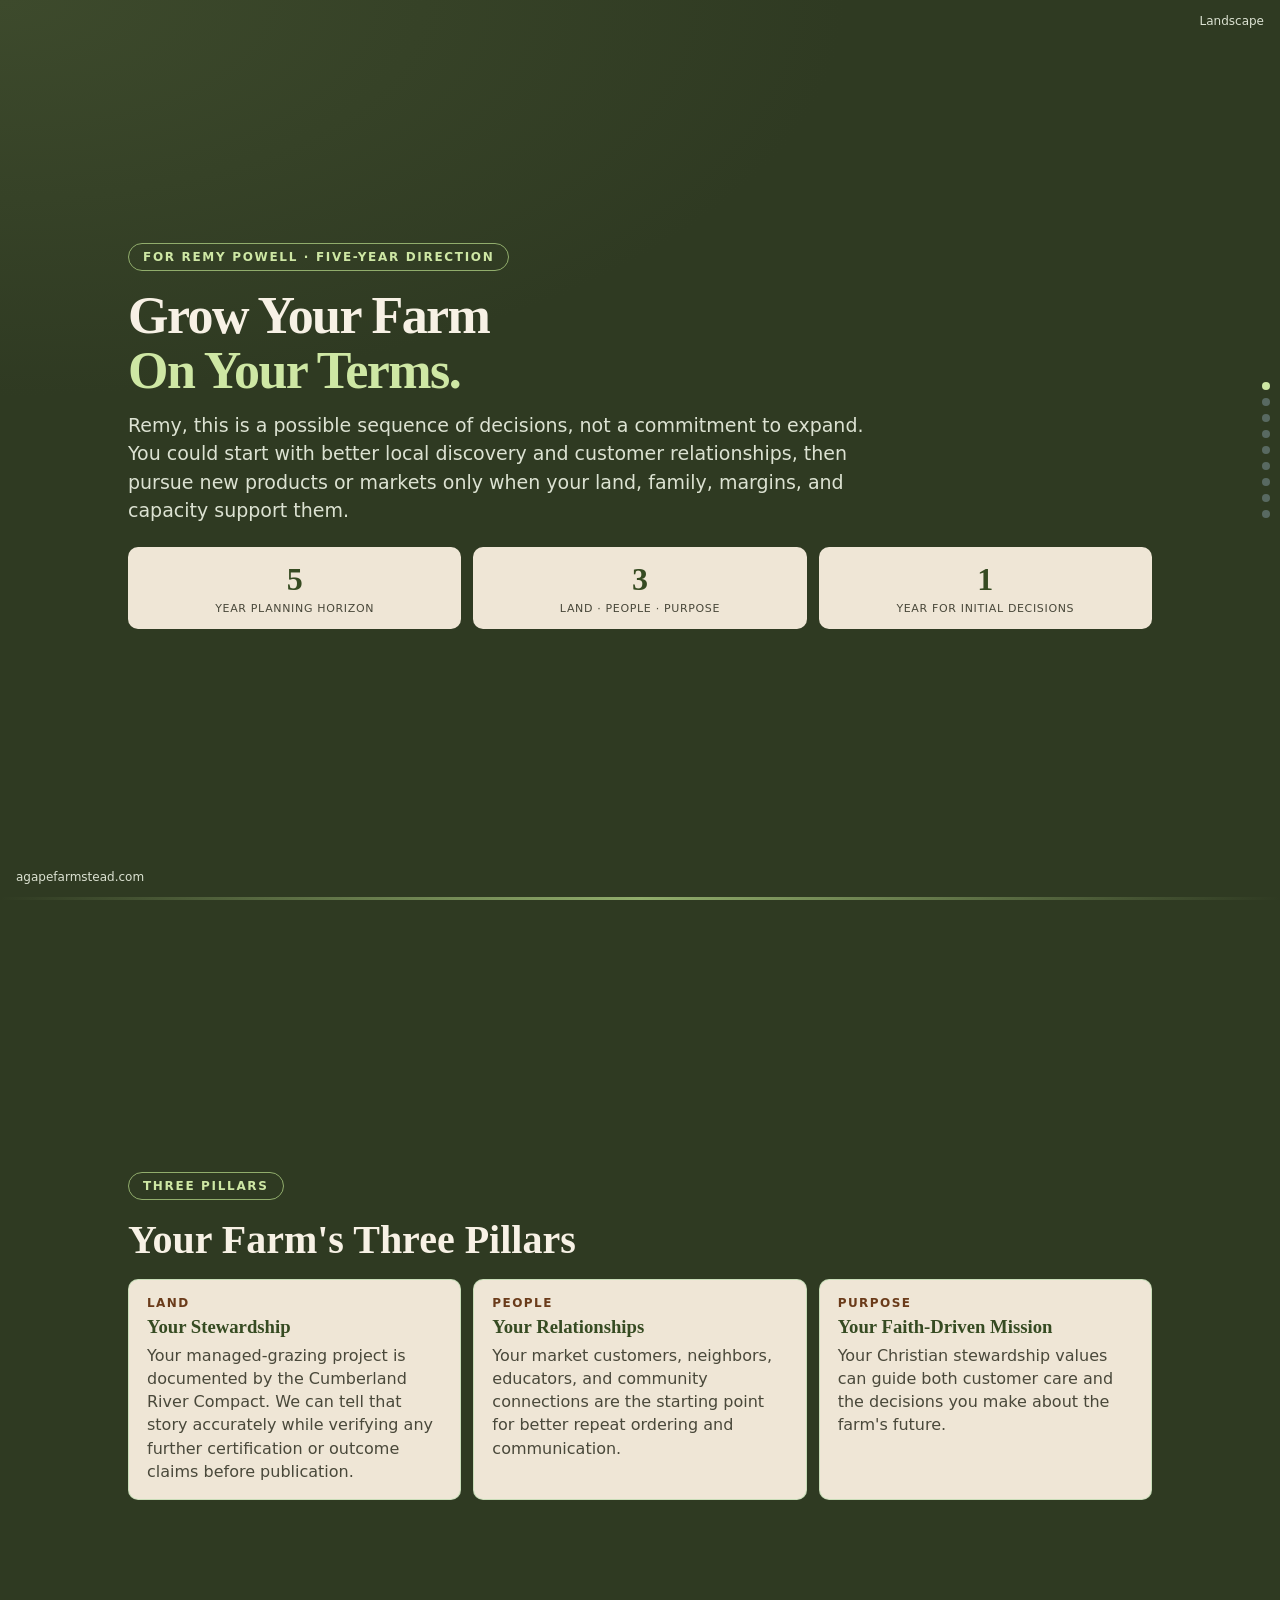
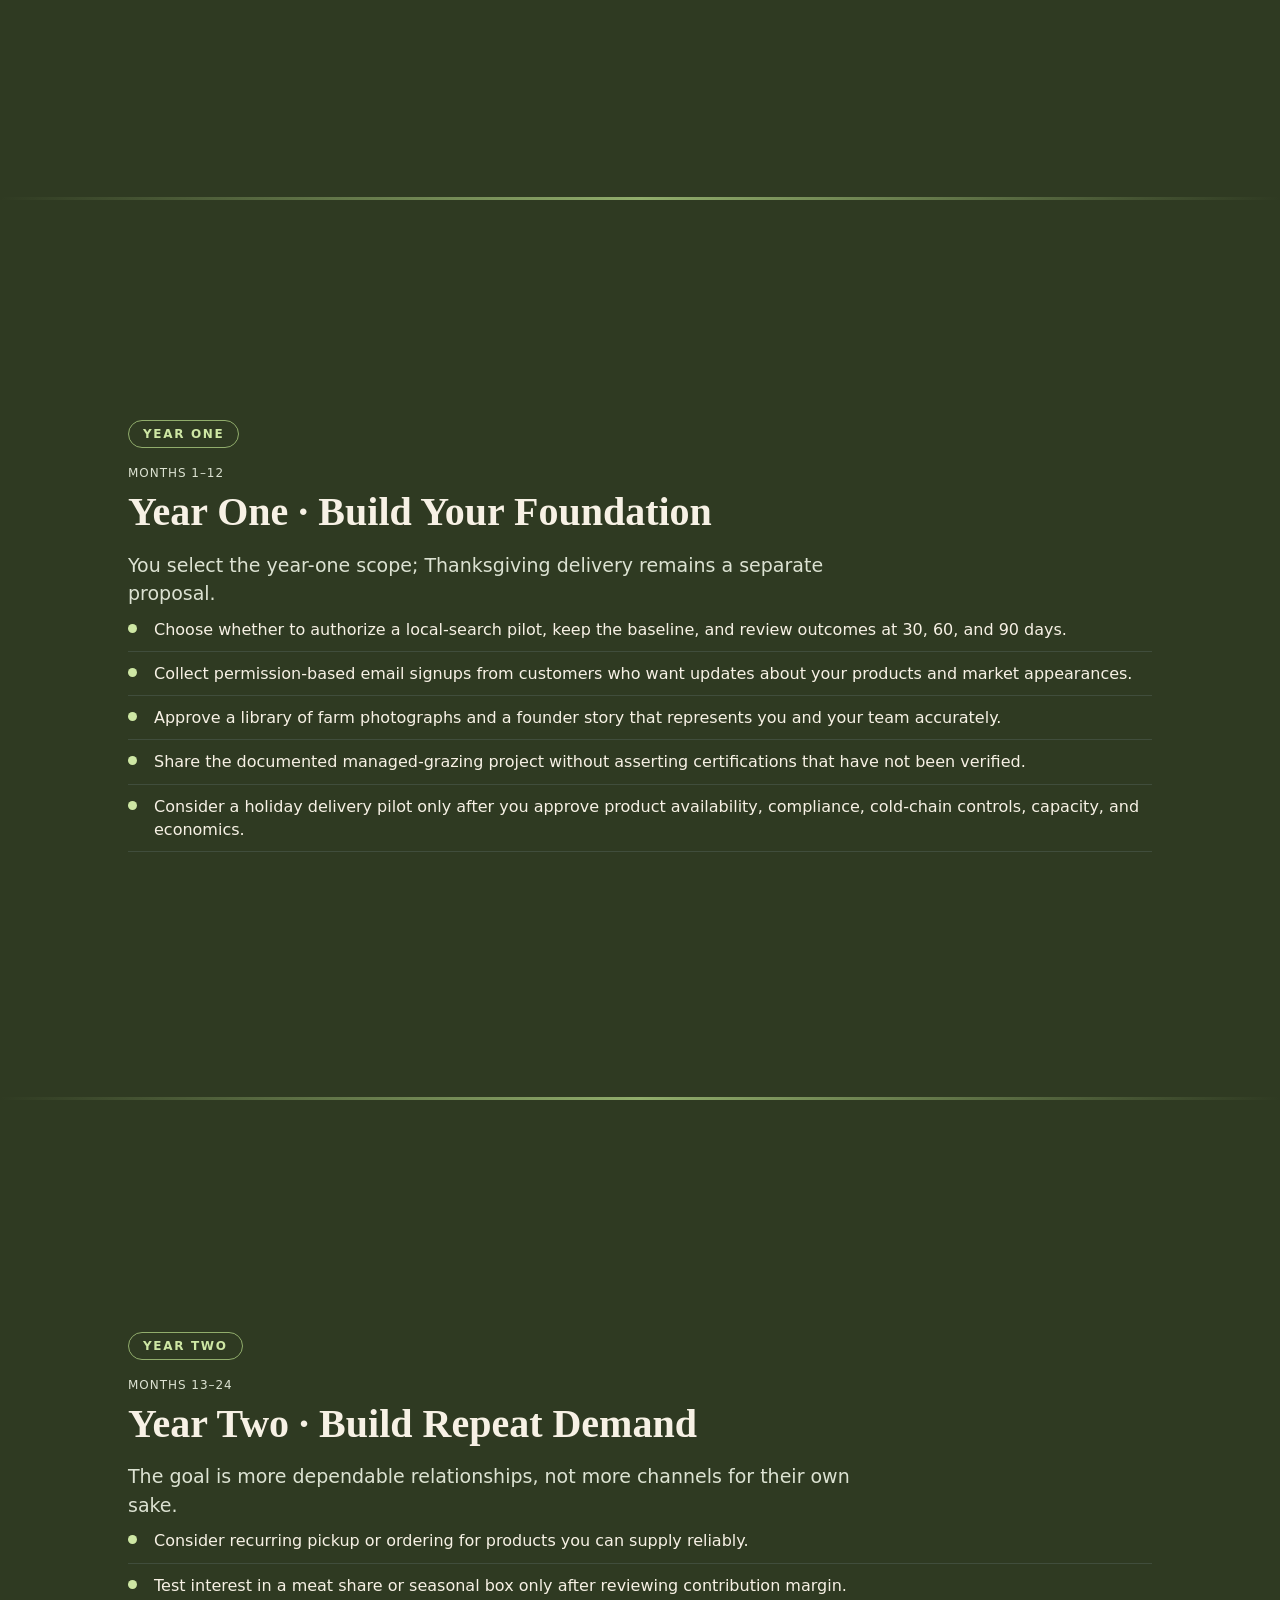
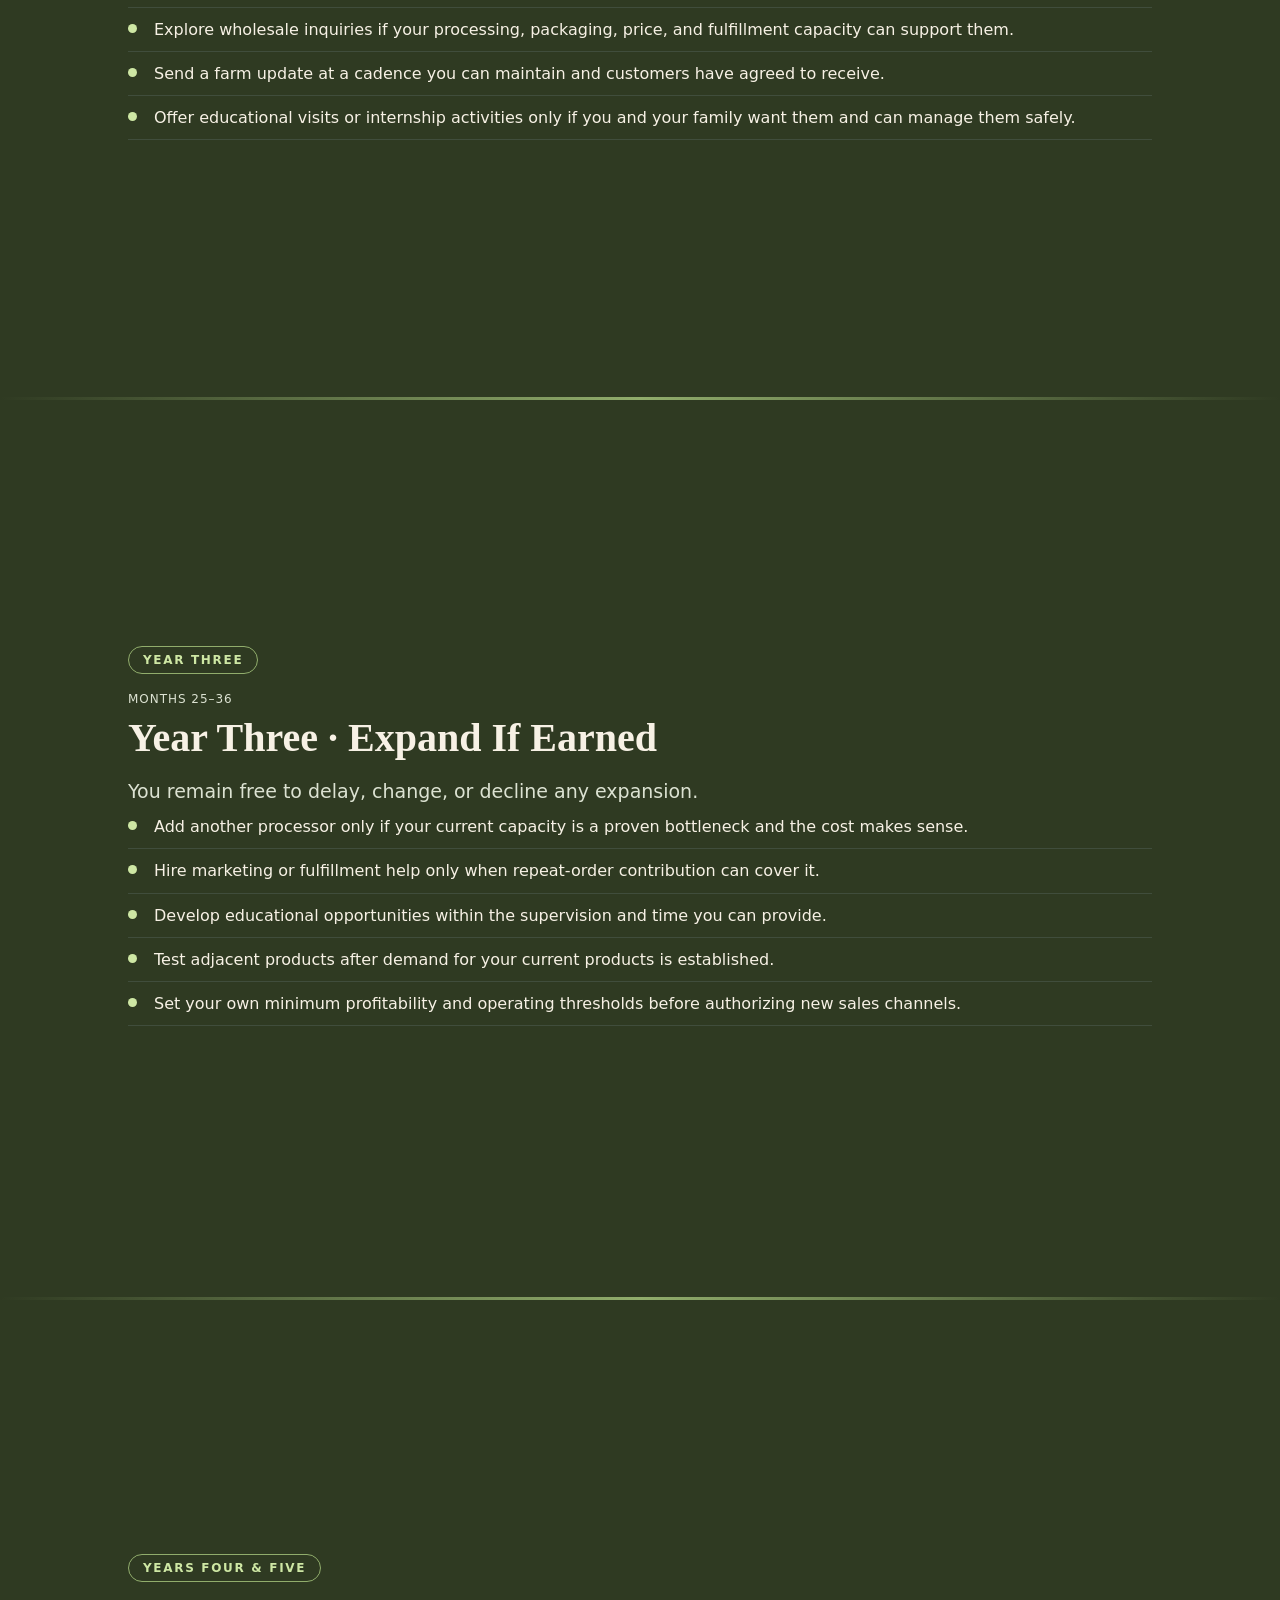
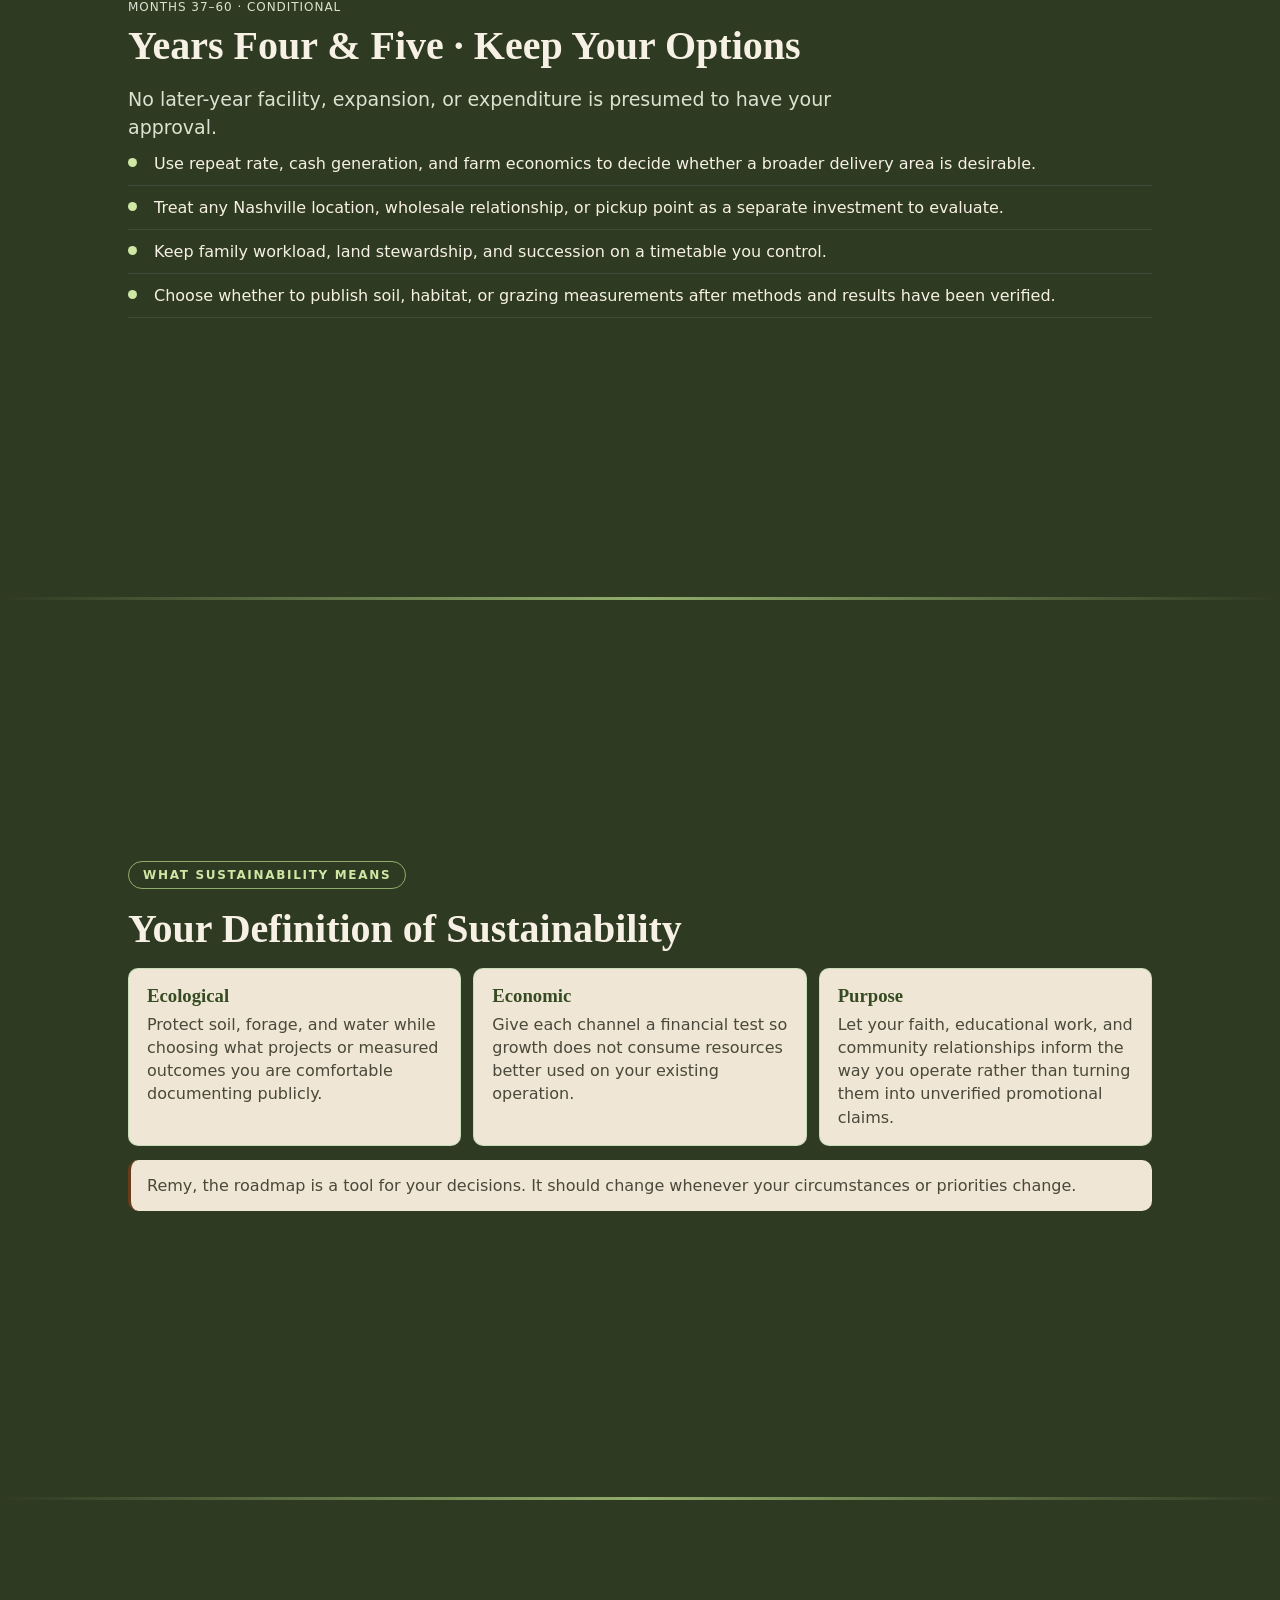
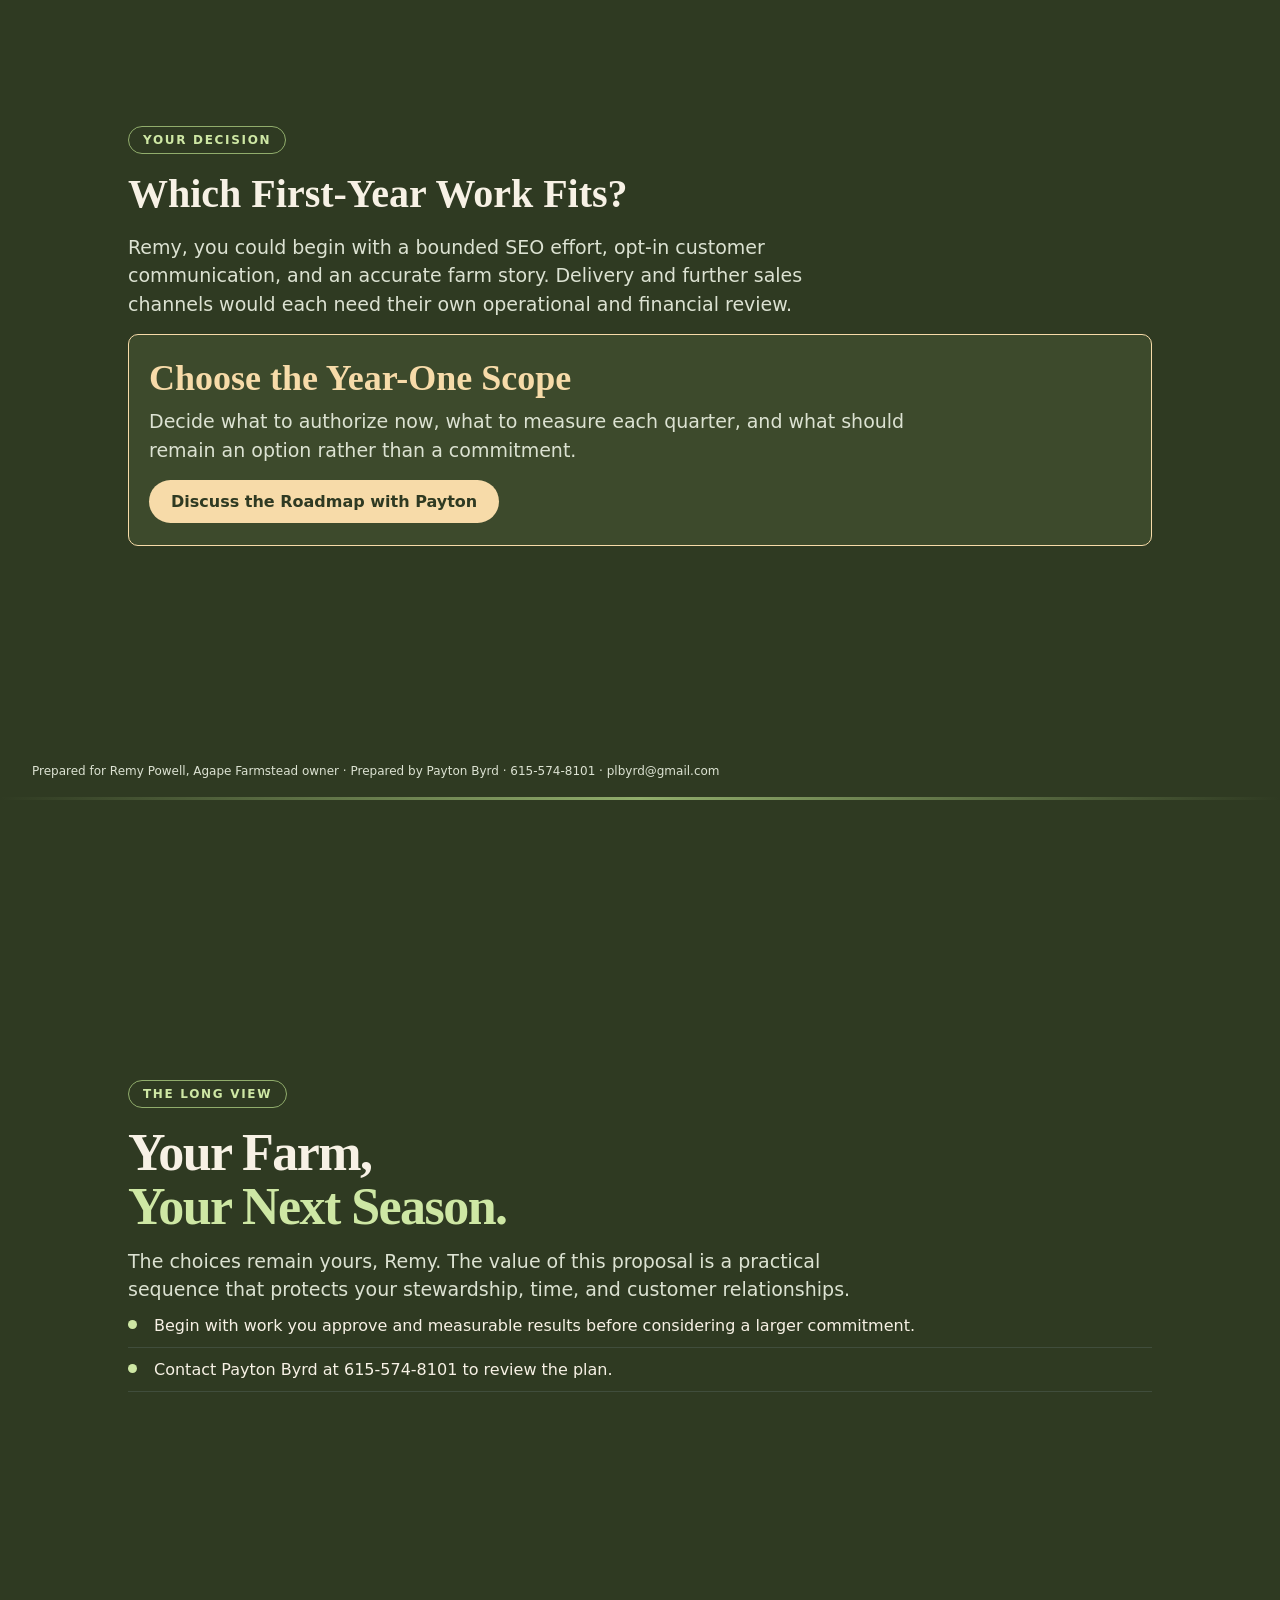
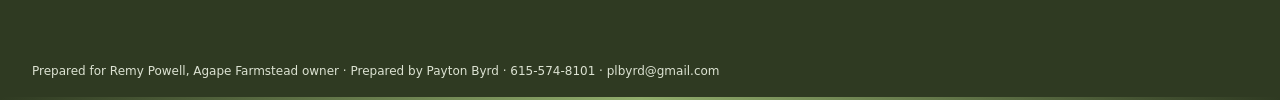
==== docs/brand.html @ 6b23e5c0 "Regenerate the portrait and landscape decks." ====
<!DOCTYPE html>
<html lang="en" class="deck-portrait">
<head>
<meta charset="UTF-8">
<meta name="viewport" content="width=device-width, initial-scale=1.0">
<title>Growth Roadmap Proposal for Remy Powell — Agape Farmstead</title>
<meta name="description" content="Prepared for Remy Powell, Agape Farmstead owner. A milestone-based five-year growth proposal that leaves all strategic decisions with Remy.">
<meta property="og:title" content="Remy Powell — Agape Farmstead Growth Roadmap">
<meta property="og:description" content="A proposal for Remy to strengthen Agape Farmstead's stewardship story, local discovery, repeat relationships, and measured expansion.">
<meta property="og:type" content="website">
<meta name="theme-color" content="#3d4a2c">
<link rel="stylesheet" href="theme.css">
<link rel="stylesheet" href="deck.css">
</head>
<body>
<div class="bar" id="bar"></div>
<a class="flip" href="brand.wide.html">Landscape</a>
<nav class="dots" id="dots"></nav>
<a class="site-link" href="https://www.agapefarmstead.com">agapefarmstead.com</a>
<section class="slide hero" id="s1">
  <div class="inner">
    <span class="tag">For Remy Powell &#183; Five-Year Direction</span>
    <h1>Grow Your Farm<br><span class="accent">On Your Terms.</span></h1>
    <p class="sub">Remy, this is a possible sequence of decisions, not a commitment to expand. You could start with better local discovery and customer relationships, then pursue new products or markets only when your land, family, margins, and capacity support them.</p>
    <div class="stat-row">
      <div class="stat"><div class="n">5</div><div class="l">Year Planning Horizon</div></div>
      <div class="stat"><div class="n">3</div><div class="l">Land &#183; People &#183; Purpose</div></div>
      <div class="stat"><div class="n">1</div><div class="l">Year for Initial Decisions</div></div>
    </div>
  </div>
</section>

<section class="slide cards" id="s2">
  <div class="inner">
    <span class="tag">Three Pillars</span>
    <h2>Your Farm's Three Pillars</h2>
    <div class="two-col">
      <div class="card">
        <div class="pillar">Land</div>
        <h3>Your Stewardship</h3>
        <p>Your managed-grazing project is documented by the Cumberland River Compact. We can tell that story accurately while verifying any further certification or outcome claims before publication.</p>
      </div>
      <div class="card">
        <div class="pillar">People</div>
        <h3>Your Relationships</h3>
        <p>Your market customers, neighbors, educators, and community connections are the starting point for better repeat ordering and communication.</p>
      </div>
      <div class="card">
        <div class="pillar">Purpose</div>
        <h3>Your Faith-Driven Mission</h3>
        <p>Your Christian stewardship values can guide both customer care and the decisions you make about the farm&#39;s future.</p>
      </div>
    </div>
  </div>
</section>

<section class="slide phase" id="s3">
  <div class="inner">
    <span class="tag">Year One</span>
    <div class="timeline">Months 1–12</div>
    <h2>Year One · Build Your Foundation</h2>
    <p class="sub">You select the year-one scope; Thanksgiving delivery remains a separate proposal.</p>
    <ul>
      <li>Choose whether to authorize a local-search pilot, keep the baseline, and review outcomes at 30, 60, and 90 days.</li>
      <li>Collect permission-based email signups from customers who want updates about your products and market appearances.</li>
      <li>Approve a library of farm photographs and a founder story that represents you and your team accurately.</li>
      <li>Share the documented managed-grazing project without asserting certifications that have not been verified.</li>
      <li>Consider a holiday delivery pilot only after you approve product availability, compliance, cold-chain controls, capacity, and economics.</li>
    </ul>
  </div>
</section>

<section class="slide phase" id="s4">
  <div class="inner">
    <span class="tag">Year Two</span>
    <div class="timeline">Months 13–24</div>
    <h2>Year Two · Build Repeat Demand</h2>
    <p class="sub">The goal is more dependable relationships, not more channels for their own sake.</p>
    <ul>
      <li>Consider recurring pickup or ordering for products you can supply reliably.</li>
      <li>Test interest in a meat share or seasonal box only after reviewing contribution margin.</li>
      <li>Explore wholesale inquiries if your processing, packaging, price, and fulfillment capacity can support them.</li>
      <li>Send a farm update at a cadence you can maintain and customers have agreed to receive.</li>
      <li>Offer educational visits or internship activities only if you and your family want them and can manage them safely.</li>
    </ul>
  </div>
</section>

<section class="slide phase" id="s5">
  <div class="inner">
    <span class="tag">Year Three</span>
    <div class="timeline">Months 25–36</div>
    <h2>Year Three · Expand If Earned</h2>
    <p class="sub">You remain free to delay, change, or decline any expansion.</p>
    <ul>
      <li>Add another processor only if your current capacity is a proven bottleneck and the cost makes sense.</li>
      <li>Hire marketing or fulfillment help only when repeat-order contribution can cover it.</li>
      <li>Develop educational opportunities within the supervision and time you can provide.</li>
      <li>Test adjacent products after demand for your current products is established.</li>
      <li>Set your own minimum profitability and operating thresholds before authorizing new sales channels.</li>
    </ul>
  </div>
</section>

<section class="slide phase" id="s6">
  <div class="inner">
    <span class="tag">Years Four &amp; Five</span>
    <div class="timeline">Months 37–60 &#183; Conditional</div>
    <h2>Years Four & Five · Keep Your Options</h2>
    <p class="sub">No later-year facility, expansion, or expenditure is presumed to have your approval.</p>
    <ul>
      <li>Use repeat rate, cash generation, and farm economics to decide whether a broader delivery area is desirable.</li>
      <li>Treat any Nashville location, wholesale relationship, or pickup point as a separate investment to evaluate.</li>
      <li>Keep family workload, land stewardship, and succession on a timetable you control.</li>
      <li>Choose whether to publish soil, habitat, or grazing measurements after methods and results have been verified.</li>
    </ul>
  </div>
</section>

<section class="slide cards" id="s7">
  <div class="inner">
    <span class="tag">What Sustainability Means</span>
    <h2>Your Definition of Sustainability</h2>
    <div class="two-col">
      <div class="card">
        <h3>Ecological</h3>
        <p>Protect soil, forage, and water while choosing what projects or measured outcomes you are comfortable documenting publicly.</p>
      </div>
      <div class="card">
        <h3>Economic</h3>
        <p>Give each channel a financial test so growth does not consume resources better used on your existing operation.</p>
      </div>
      <div class="card">
        <h3>Purpose</h3>
        <p>Let your faith, educational work, and community relationships inform the way you operate rather than turning them into unverified promotional claims.</p>
      </div>
    </div>
    <div class="note-box">Remy, the roadmap is a tool for your decisions. It should change whenever your circumstances or priorities change.</div>
  </div>
</section>

<section class="slide ask" id="s8">
  <div class="inner">
    <span class="tag">Your Decision</span>
    <h2>Which First-Year Work Fits?</h2>
    <p class="sub">Remy, you could begin with a bounded SEO effort, opt-in customer communication, and an accurate farm story. Delivery and further sales channels would each need their own operational and financial review.</p>
    <div class="ask-box">
      <div class="price">Choose the Year-One Scope</div>
      <p class="sub" style="margin-top:8px">Decide what to authorize now, what to measure each quarter, and what should remain an option rather than a commitment.</p>
      <a class="btn" href="mailto:plbyrd@gmail.com?subject=Remy%20Powell%20%E2%80%94%20Agape%20growth%20proposal">Discuss the Roadmap with Payton</a>
    </div>
    <p class="footer-note">Prepared for Remy Powell, Agape Farmstead owner &#183; Prepared by Payton Byrd &#183; 615-574-8101 &#183; plbyrd@gmail.com</p>
  </div>
</section>

<section class="slide close" id="s9">
  <div class="inner">
    <span class="tag">The Long View</span>
    <h1>Your Farm,<br><span class="accent">Your Next Season.</span></h1>
    <p class="sub">The choices remain yours, Remy. The value of this proposal is a practical sequence that protects your stewardship, time, and customer relationships.</p>
    <ul>
      <li>Begin with work you approve and measurable results before considering a larger commitment.</li>
      <li>Contact Payton Byrd at 615-574-8101 to review the plan.</li>
    </ul>
    <p class="footer-note">Prepared for Remy Powell, Agape Farmstead owner &#183; Prepared by Payton Byrd &#183; 615-574-8101 &#183; plbyrd@gmail.com</p>
  </div>
</section>
<script>
  const slides = document.querySelectorAll(".slide");
  const dots = document.getElementById("dots");
  const bar = document.getElementById("bar");
  slides.forEach((s, i) => { const a = document.createElement("a"); a.href = "#s" + (i + 1); dots.appendChild(a); });
  const dotLinks = dots.querySelectorAll("a");
  function update() {
    const y = window.scrollY;
    const h = document.documentElement.scrollHeight - window.innerHeight;
    bar.style.width = (h > 0 ? (y / h) * 100 : 0) + "%";
    let active = 0;
    slides.forEach((s, i) => { if (s.offsetTop - window.innerHeight / 2 <= y) active = i; });
    dotLinks.forEach((d, i) => d.classList.toggle("active", i === active));
  }
  window.addEventListener("scroll", update, { passive: true });
  update();
</script>
</body>
</html>
---- docs/theme.css ----
:root {
  --forest: #2f3a22;
  --forest-mid: #3d4a2c;
  /* Text colors on dark forest slides (WCAG AAA against forest-mid). */
  --green: #cee7a4;
  --green-dim: #91ad6c;
  --cream: #f7f1e5;
  --muted: #dce2d2;
  --card: #efe6d6;
  --accent2: #f7dba9;
  --heading-font: Georgia, Georgia, serif;
  --body-font: system-ui, system-ui, sans-serif;
  --radius: 10px;
  --slide-pad-x: 32px;
  --slide-pad-y: 48px;
}

/* Light panels need dark ink: the slide colors are not legible on cream. */
.card,
.stat,
.note-box,
.figure {
  --green: #364b22;
  --muted: #49483a;
  --accent2: #6a3b1a;
}

/* Override the generated deck's low-opacity phase numbering. */
.slide .phase-num { opacity: 0.75; }
---- docs/deck.css ----
* { margin: 0; padding: 0; box-sizing: border-box; }
html, body { background: var(--forest); color: var(--cream); font-family: var(--body-font); }
h1, h2, h3 { font-family: var(--heading-font); }
a { color: var(--green); }
.accent { color: var(--green); }
.accent2 { color: var(--accent2); }
.tag {
  display: inline-block; font-size: 12px; font-weight: 600; letter-spacing: 0.14em;
  text-transform: uppercase; color: var(--green); border: 1px solid var(--green-dim);
  border-radius: 999px; padding: 6px 14px; margin-bottom: 18px;
}
.sub { color: var(--muted); line-height: 1.5; max-width: 40em; }
ul { list-style: none; }
li { position: relative; line-height: 1.45; padding: 10px 0 10px 26px; border-bottom: 1px solid rgba(139,163,176,0.18); }
li::before {
  content: ""; position: absolute; left: 0; top: 16px; width: 9px; height: 9px;
  border-radius: 50%; background: var(--green);
}
.card {
  background: var(--card); color: var(--forest); border-radius: var(--radius);
  padding: 16px 18px; border: 1px solid rgba(63,185,80,0.22);
}
.card h3 { color: var(--green); margin-bottom: 6px; }
.card p { color: var(--muted); line-height: 1.45; }
.pillar { font-size: 12px; font-weight: 700; letter-spacing: 0.12em; text-transform: uppercase; margin-bottom: 6px; color: var(--accent2); }
.stat-row { display: flex; gap: 12px; }
.stat { flex: 1; background: var(--card); color: var(--forest); border-radius: var(--radius); padding: 14px 10px; text-align: center; }
.stat .n { font-family: var(--heading-font); font-weight: 800; color: var(--green); }
.stat .l { font-size: 11px; letter-spacing: 0.06em; text-transform: uppercase; color: var(--muted); margin-top: 4px; }
.phase-num { font-weight: 800; color: var(--green); opacity: 0.28; line-height: 0.9; }
.timeline { font-size: 12px; letter-spacing: 0.08em; text-transform: uppercase; color: var(--muted); margin-bottom: 10px; }
.note-box { margin-top: 14px; padding: 14px 16px; background: var(--card); color: var(--muted); border-radius: var(--radius); border-left: 3px solid var(--accent2); line-height: 1.45; }
.ask-box { margin-top: 16px; padding: 22px 20px; border-radius: var(--radius); border: 1px solid var(--accent2); background: var(--forest-mid); }
.ask-box .price { font-family: var(--heading-font); font-weight: 800; color: var(--accent2); }
.btn {
  display: inline-block; margin-top: 16px; background: var(--accent2); color: var(--forest);
  font-weight: 700; text-decoration: none; border-radius: 999px; padding: 12px 22px;
}
.figure { margin-top: 8px; background: var(--cream); color: var(--forest); border-radius: var(--radius); padding: 8px 8px 12px; }
.figure svg { width: 100%; height: auto; display: block; }
.figure figcaption { text-align: center; color: var(--muted); font-size: 12px; line-height: 1.4; margin-top: 4px; }
.footer-note { font-size: 12px; color: var(--muted); }
.flip, .site-link { font-size: 12px; color: var(--muted); text-decoration: none; }
.flip { position: fixed; z-index: 20; }
.deck-links { display: flex; flex-direction: column; gap: 12px; }
a.deck-link { display: block; text-decoration: none; }
a.deck-link h3 { font-size: 1.35rem; }
.bar { position: fixed; z-index: 20; background: var(--green); }
.dots { position: fixed; z-index: 20; display: flex; gap: 8px; }
.dots a { width: 8px; height: 8px; border-radius: 50%; background: rgba(139,163,176,0.45); text-decoration: none; }
.dots a.active { background: var(--green); }

.deck-portrait { scroll-snap-type: y mandatory; }
.deck-portrait body { overflow-x: hidden; }
.deck-portrait .slide {
  min-height: 100vh; min-height: 100dvh; scroll-snap-align: start;
  display: flex; flex-direction: column; justify-content: center;
  padding: var(--slide-pad-y) var(--slide-pad-x) 76px; position: relative;
}
.deck-portrait .slide::after {
  content: ""; position: absolute; left: 0; right: 0; bottom: 0; height: 3px;
  background: linear-gradient(90deg, transparent, var(--green-dim), transparent);
}
.deck-portrait h1 { font-size: clamp(32px, 8vw, 52px); line-height: 1.05; letter-spacing: -0.03em; }
.deck-portrait h2 { font-size: clamp(26px, 6vw, 40px); line-height: 1.12; margin-bottom: 16px; }
.deck-portrait .sub { font-size: clamp(16px, 3.8vw, 19px); margin-top: 12px; }
.deck-portrait .stat .n { font-size: clamp(22px, 6vw, 32px); }
.deck-portrait .stat-row { margin-top: 22px; }
.deck-portrait .two-col { display: flex; flex-direction: column; gap: 12px; margin-top: 8px; }
.deck-portrait .phase-num { font-size: clamp(48px, 14vw, 84px); }
.deck-portrait .footer-note { position: absolute; left: var(--slide-pad-x); right: 64px; bottom: 22px; }
.deck-portrait .flip { top: 14px; right: 16px; }
.deck-portrait .site-link { position: fixed; left: 16px; bottom: 16px; z-index: 20; }
.deck-portrait .bar { top: 0; left: 0; height: 3px; width: 0; }
.deck-portrait .dots { right: 10px; top: 50%; transform: translateY(-50%); flex-direction: column; }
.deck-portrait .slide.hero { background: radial-gradient(120% 80% at 0% 0%, var(--forest-mid), var(--forest) 55%); }
.deck-portrait .slide.close { text-align: left; }
.deck-portrait .slide.map { justify-content: flex-start; padding-top: 28px; }
.deck-portrait .slide.ask .ask-box .price { font-size: clamp(26px, 7vw, 36px); }
@media (min-width: 800px) {
  .deck-portrait .slide { padding-left: 10vw; padding-right: 10vw; }
  .deck-portrait .two-col { flex-direction: row; align-items: stretch; }
  .deck-portrait .two-col .card { flex: 1; }
}

.deck-landscape, .deck-landscape body { height: 100%; overflow: hidden; overscroll-behavior: none; }
.deck-landscape .stage {
  display: flex; width: 100%; height: 100vh; height: 100dvh; overflow-x: auto; overflow-y: hidden;
  scroll-snap-type: x mandatory; scroll-behavior: smooth; touch-action: none;
  overscroll-behavior-x: contain; -webkit-overflow-scrolling: touch;
}
.deck-landscape .slide {
  flex: 0 0 100%; width: 100%; min-width: 100%; height: 100%; scroll-snap-align: start;
  touch-action: none;
  display: flex; flex-direction: column; justify-content: center;
  padding: 48px 8vw 64px; position: relative;
}
.deck-landscape h1 { font-size: clamp(40px, 4.6vw, 68px); line-height: 1.02; letter-spacing: -0.03em; max-width: 16ch; }
.deck-landscape h2 { font-size: clamp(32px, 3.4vw, 52px); line-height: 1.08; margin-bottom: 14px; max-width: 18ch; }
.deck-landscape .sub { font-size: clamp(16px, 1.5vw, 20px); margin-top: 12px; }
.deck-landscape .inner { max-width: 1100px; width: 100%; }
.deck-landscape .stat-row { margin-top: 28px; max-width: 640px; }
.deck-landscape .stat .n { font-size: 32px; }
.deck-landscape .two-col { display: flex; flex-direction: row; gap: 14px; margin-top: 8px; }
.deck-landscape .two-col .card { flex: 1; }
.deck-landscape .phase-num { font-size: 92px; position: absolute; right: 7vw; top: 36px; }
.deck-landscape .slide.list li, .deck-landscape .slide.phase li { max-width: 70ch; }
.deck-landscape .slide.hero { background: radial-gradient(80% 120% at 0% 100%, var(--forest-mid), var(--forest) 50%); }
.deck-landscape .slide.close { align-items: center; text-align: center; }
.deck-landscape .slide.close .sub, .deck-landscape .slide.close h1, .deck-landscape .slide.close h2 { margin-left: auto; margin-right: auto; }
.deck-landscape .slide.map .inner { max-width: 860px; }
.deck-landscape .footer-note { position: absolute; left: 8vw; bottom: 22px; }
.deck-landscape .slide.close .footer-note { left: 0; right: 0; text-align: center; }
.deck-landscape .flip { top: 16px; right: 20px; }
.deck-landscape .site-link { position: fixed; left: 20px; bottom: 16px; z-index: 20; }
.deck-landscape .bar { bottom: 0; left: 0; height: 3px; width: 0; }
.deck-landscape .dots { bottom: 16px; left: 50%; transform: translateX(-50%); flex-direction: row; }
.deck-landscape .ask-box { max-width: 640px; }
.deck-landscape .ask-box .price { font-size: 36px; }
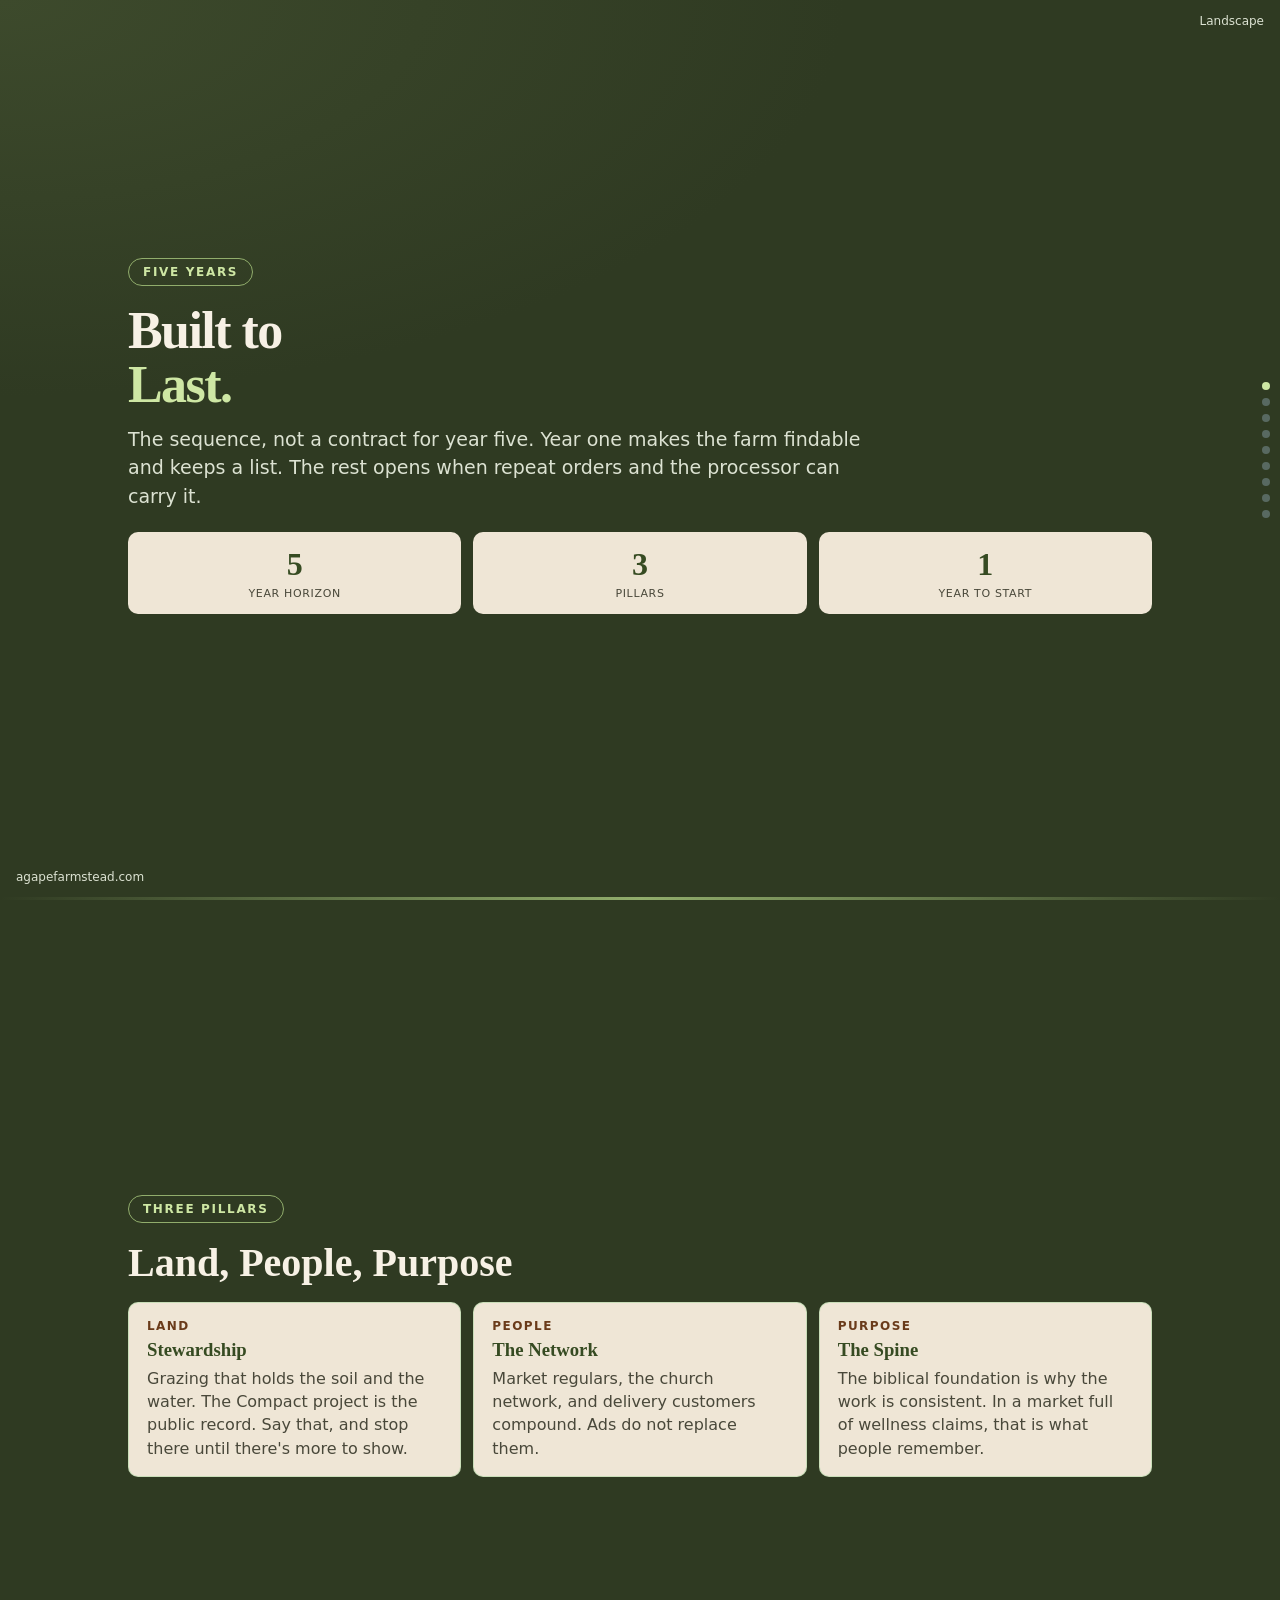
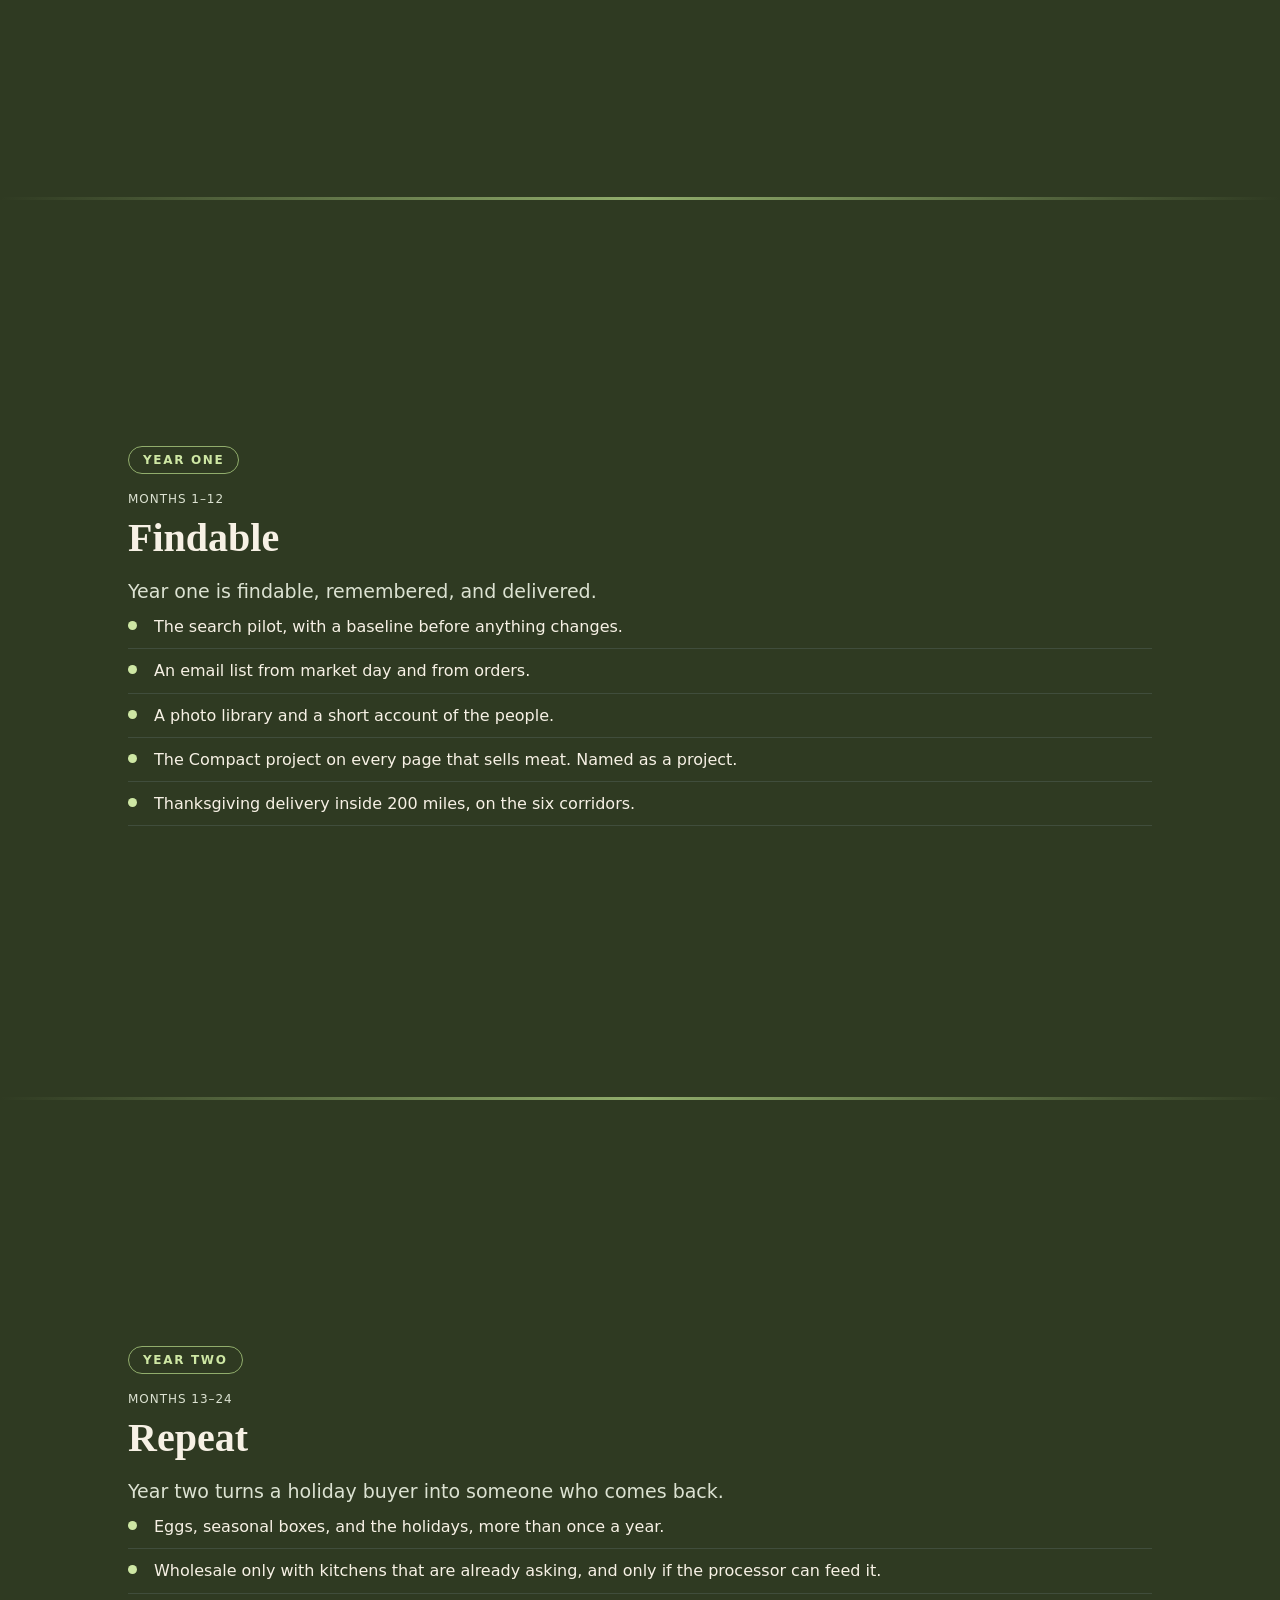
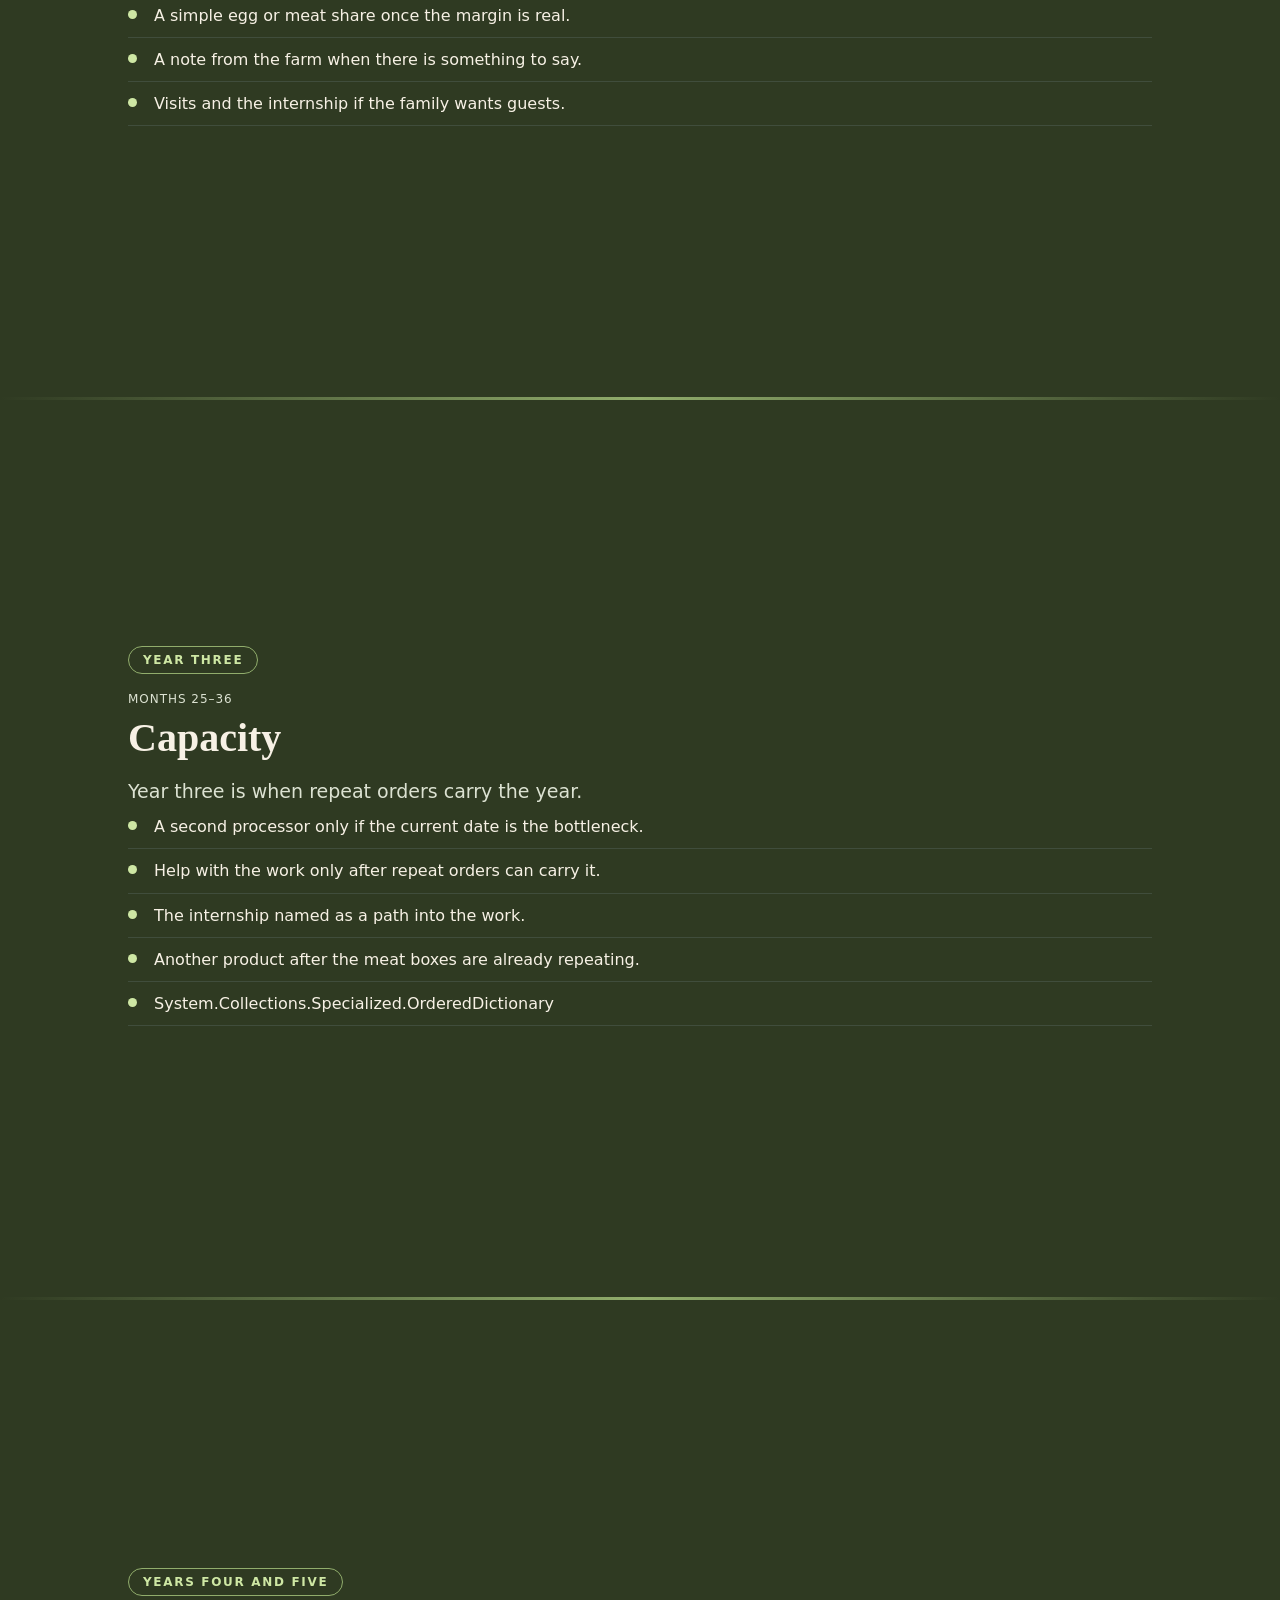
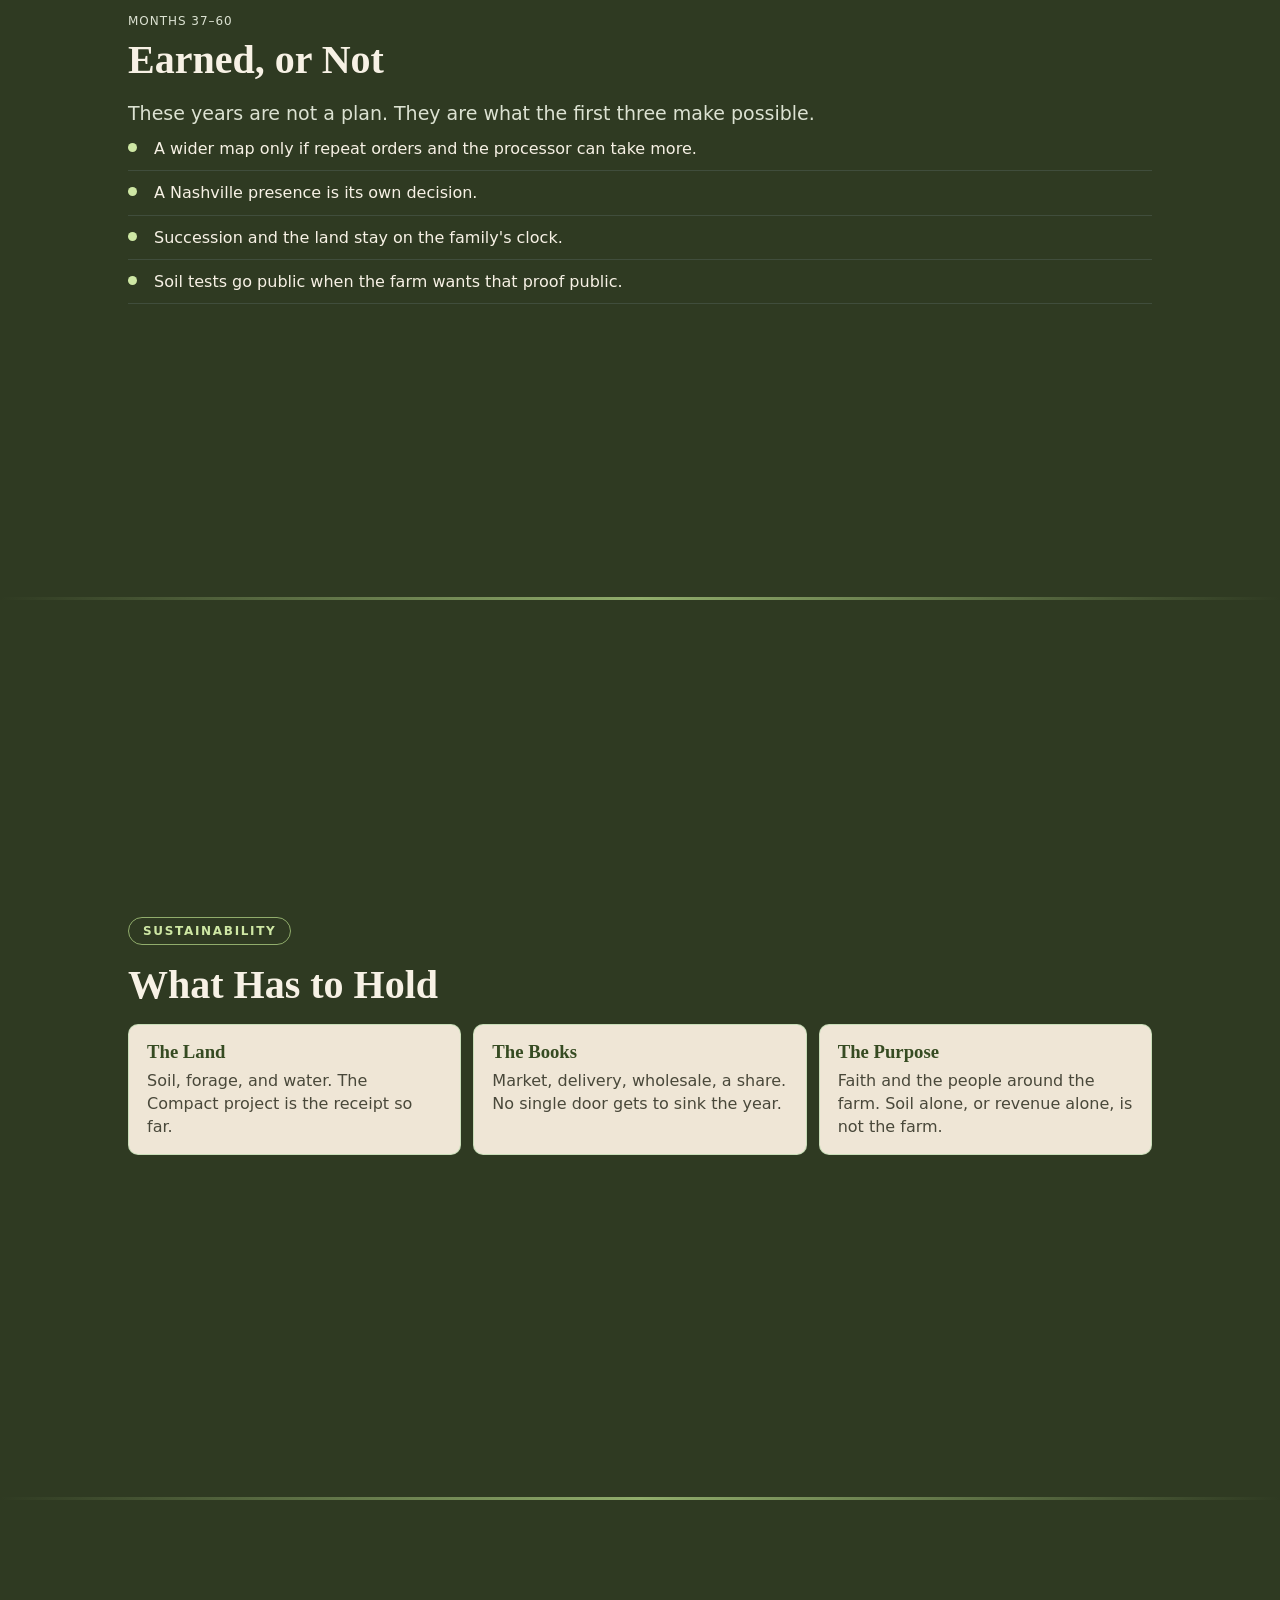
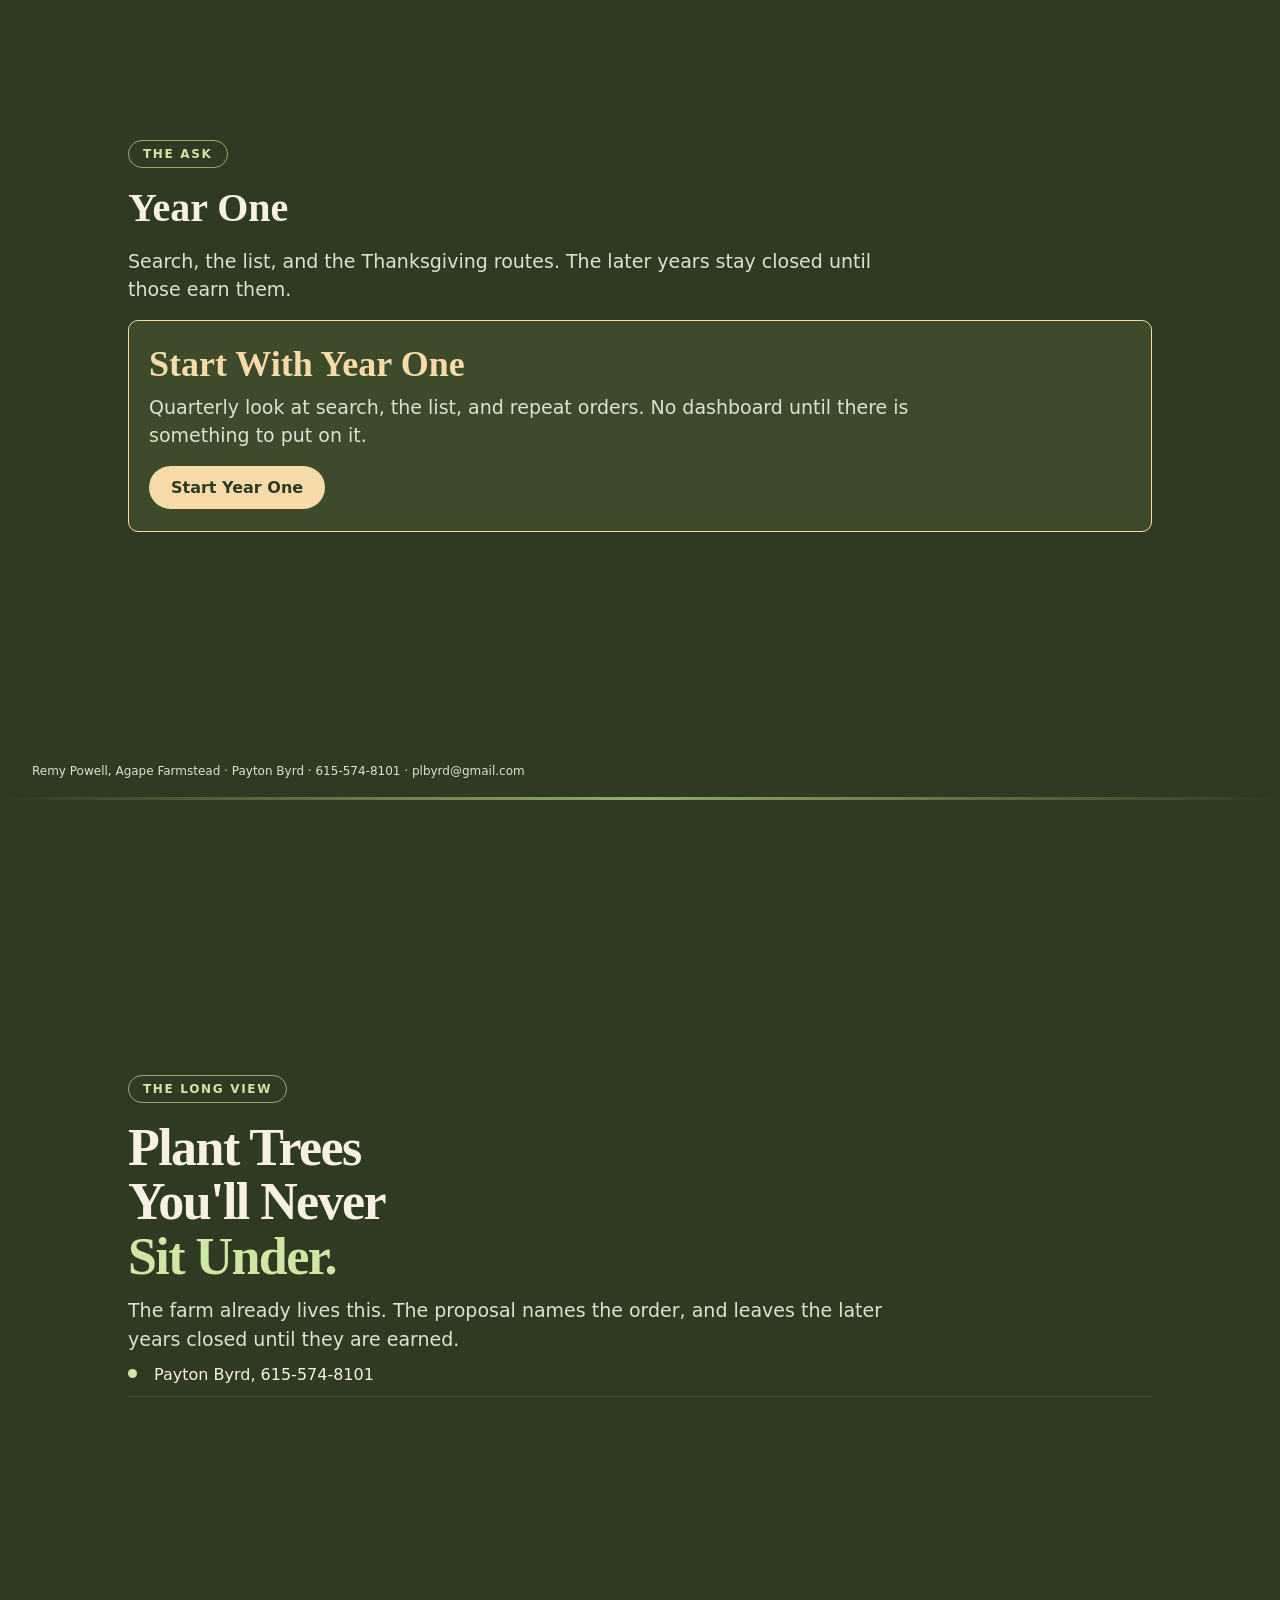
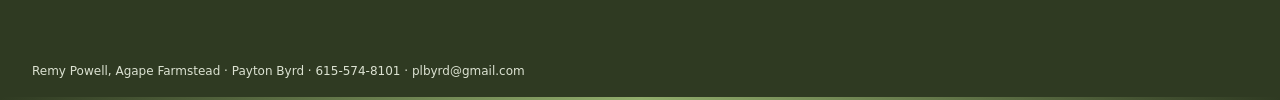
==== commit cf19acd7: "Rewrite the proposals for an owner who knows the farm." ====
--- a/docs/brand.html
+++ b/docs/brand.html
@@ -3,10 +3,10 @@
 <head>
 <meta charset="UTF-8">
 <meta name="viewport" content="width=device-width, initial-scale=1.0">
-<title>Growth Roadmap Proposal for Remy Powell — Agape Farmstead</title>
-<meta name="description" content="Prepared for Remy Powell, Agape Farmstead owner. A milestone-based five-year growth proposal that leaves all strategic decisions with Remy.">
-<meta property="og:title" content="Remy Powell — Agape Farmstead Growth Roadmap">
-<meta property="og:description" content="A proposal for Remy to strengthen Agape Farmstead's stewardship story, local discovery, repeat relationships, and measured expansion.">
+<title>Five Years — Agape Farmstead</title>
+<meta name="description" content="Year one is search, a list, and a record of the farm. Later years open when repeat orders and the processor can carry them.">
+<meta property="og:title" content="Five Years">
+<meta property="og:description" content="Findable this year. Repeat orders next year. Nothing after that the farm has not earned.">
 <meta property="og:type" content="website">
 <meta name="theme-color" content="#3d4a2c">
 <link rel="stylesheet" href="theme.css">
@@ -19,13 +19,13 @@
 <a class="site-link" href="https://www.agapefarmstead.com">agapefarmstead.com</a>
 <section class="slide hero" id="s1">
   <div class="inner">
-    <span class="tag">For Remy Powell &#183; Five-Year Direction</span>
-    <h1>Grow Your Farm<br><span class="accent">On Your Terms.</span></h1>
-    <p class="sub">Remy, this is a possible sequence of decisions, not a commitment to expand. You could start with better local discovery and customer relationships, then pursue new products or markets only when your land, family, margins, and capacity support them.</p>
+    <span class="tag">Five Years</span>
+    <h1>Built to<br><span class="accent">Last.</span></h1>
+    <p class="sub">The sequence, not a contract for year five. Year one makes the farm findable and keeps a list. The rest opens when repeat orders and the processor can carry it.</p>
     <div class="stat-row">
-      <div class="stat"><div class="n">5</div><div class="l">Year Planning Horizon</div></div>
-      <div class="stat"><div class="n">3</div><div class="l">Land &#183; People &#183; Purpose</div></div>
-      <div class="stat"><div class="n">1</div><div class="l">Year for Initial Decisions</div></div>
+      <div class="stat"><div class="n">5</div><div class="l">Year Horizon</div></div>
+      <div class="stat"><div class="n">3</div><div class="l">Pillars</div></div>
+      <div class="stat"><div class="n">1</div><div class="l">Year to Start</div></div>
     </div>
   </div>
 </section>
@@ -33,22 +33,22 @@
 <section class="slide cards" id="s2">
   <div class="inner">
     <span class="tag">Three Pillars</span>
-    <h2>Your Farm's Three Pillars</h2>
+    <h2>Land, People, Purpose</h2>
     <div class="two-col">
       <div class="card">
         <div class="pillar">Land</div>
-        <h3>Your Stewardship</h3>
-        <p>Your managed-grazing project is documented by the Cumberland River Compact. We can tell that story accurately while verifying any further certification or outcome claims before publication.</p>
+        <h3>Stewardship</h3>
+        <p>Grazing that holds the soil and the water. The Compact project is the public record. Say that, and stop there until there&#39;s more to show.</p>
       </div>
       <div class="card">
         <div class="pillar">People</div>
-        <h3>Your Relationships</h3>
-        <p>Your market customers, neighbors, educators, and community connections are the starting point for better repeat ordering and communication.</p>
+        <h3>The Network</h3>
+        <p>Market regulars, the church network, and delivery customers compound. Ads do not replace them.</p>
       </div>
       <div class="card">
         <div class="pillar">Purpose</div>
-        <h3>Your Faith-Driven Mission</h3>
-        <p>Your Christian stewardship values can guide both customer care and the decisions you make about the farm&#39;s future.</p>
+        <h3>The Spine</h3>
+        <p>The biblical foundation is why the work is consistent. In a market full of wellness claims, that is what people remember.</p>
       </div>
     </div>
   </div>
@@ -58,14 +58,14 @@
   <div class="inner">
     <span class="tag">Year One</span>
     <div class="timeline">Months 1–12</div>
-    <h2>Year One · Build Your Foundation</h2>
-    <p class="sub">You select the year-one scope; Thanksgiving delivery remains a separate proposal.</p>
+    <h2>Findable</h2>
+    <p class="sub">Year one is findable, remembered, and delivered.</p>
     <ul>
-      <li>Choose whether to authorize a local-search pilot, keep the baseline, and review outcomes at 30, 60, and 90 days.</li>
-      <li>Collect permission-based email signups from customers who want updates about your products and market appearances.</li>
-      <li>Approve a library of farm photographs and a founder story that represents you and your team accurately.</li>
-      <li>Share the documented managed-grazing project without asserting certifications that have not been verified.</li>
-      <li>Consider a holiday delivery pilot only after you approve product availability, compliance, cold-chain controls, capacity, and economics.</li>
+      <li>The search pilot, with a baseline before anything changes.</li>
+      <li>An email list from market day and from orders.</li>
+      <li>A photo library and a short account of the people.</li>
+      <li>The Compact project on every page that sells meat. Named as a project.</li>
+      <li>Thanksgiving delivery inside 200 miles, on the six corridors.</li>
     </ul>
   </div>
 </section>
@@ -74,14 +74,14 @@
   <div class="inner">
     <span class="tag">Year Two</span>
     <div class="timeline">Months 13–24</div>
-    <h2>Year Two · Build Repeat Demand</h2>
-    <p class="sub">The goal is more dependable relationships, not more channels for their own sake.</p>
+    <h2>Repeat</h2>
+    <p class="sub">Year two turns a holiday buyer into someone who comes back.</p>
     <ul>
-      <li>Consider recurring pickup or ordering for products you can supply reliably.</li>
-      <li>Test interest in a meat share or seasonal box only after reviewing contribution margin.</li>
-      <li>Explore wholesale inquiries if your processing, packaging, price, and fulfillment capacity can support them.</li>
-      <li>Send a farm update at a cadence you can maintain and customers have agreed to receive.</li>
-      <li>Offer educational visits or internship activities only if you and your family want them and can manage them safely.</li>
+      <li>Eggs, seasonal boxes, and the holidays, more than once a year.</li>
+      <li>Wholesale only with kitchens that are already asking, and only if the processor can feed it.</li>
+      <li>A simple egg or meat share once the margin is real.</li>
+      <li>A note from the farm when there is something to say.</li>
+      <li>Visits and the internship if the family wants guests.</li>
     </ul>
   </div>
 </section>
@@ -90,79 +90,77 @@
   <div class="inner">
     <span class="tag">Year Three</span>
     <div class="timeline">Months 25–36</div>
-    <h2>Year Three · Expand If Earned</h2>
-    <p class="sub">You remain free to delay, change, or decline any expansion.</p>
+    <h2>Capacity</h2>
+    <p class="sub">Year three is when repeat orders carry the year.</p>
     <ul>
-      <li>Add another processor only if your current capacity is a proven bottleneck and the cost makes sense.</li>
-      <li>Hire marketing or fulfillment help only when repeat-order contribution can cover it.</li>
-      <li>Develop educational opportunities within the supervision and time you can provide.</li>
-      <li>Test adjacent products after demand for your current products is established.</li>
-      <li>Set your own minimum profitability and operating thresholds before authorizing new sales channels.</li>
+      <li>A second processor only if the current date is the bottleneck.</li>
+      <li>Help with the work only after repeat orders can carry it.</li>
+      <li>The internship named as a path into the work.</li>
+      <li>Another product after the meat boxes are already repeating.</li>
+      <li>System.Collections.Specialized.OrderedDictionary</li>
     </ul>
   </div>
 </section>
 
 <section class="slide phase" id="s6">
   <div class="inner">
-    <span class="tag">Years Four &amp; Five</span>
-    <div class="timeline">Months 37–60 &#183; Conditional</div>
-    <h2>Years Four & Five · Keep Your Options</h2>
-    <p class="sub">No later-year facility, expansion, or expenditure is presumed to have your approval.</p>
+    <span class="tag">Years Four and Five</span>
+    <div class="timeline">Months 37–60</div>
+    <h2>Earned, or Not</h2>
+    <p class="sub">These years are not a plan. They are what the first three make possible.</p>
     <ul>
-      <li>Use repeat rate, cash generation, and farm economics to decide whether a broader delivery area is desirable.</li>
-      <li>Treat any Nashville location, wholesale relationship, or pickup point as a separate investment to evaluate.</li>
-      <li>Keep family workload, land stewardship, and succession on a timetable you control.</li>
-      <li>Choose whether to publish soil, habitat, or grazing measurements after methods and results have been verified.</li>
+      <li>A wider map only if repeat orders and the processor can take more.</li>
+      <li>A Nashville presence is its own decision.</li>
+      <li>Succession and the land stay on the family&#39;s clock.</li>
+      <li>Soil tests go public when the farm wants that proof public.</li>
     </ul>
   </div>
 </section>
 
 <section class="slide cards" id="s7">
   <div class="inner">
-    <span class="tag">What Sustainability Means</span>
-    <h2>Your Definition of Sustainability</h2>
+    <span class="tag">Sustainability</span>
+    <h2>What Has to Hold</h2>
     <div class="two-col">
       <div class="card">
-        <h3>Ecological</h3>
-        <p>Protect soil, forage, and water while choosing what projects or measured outcomes you are comfortable documenting publicly.</p>
+        <h3>The Land</h3>
+        <p>Soil, forage, and water. The Compact project is the receipt so far.</p>
       </div>
       <div class="card">
-        <h3>Economic</h3>
-        <p>Give each channel a financial test so growth does not consume resources better used on your existing operation.</p>
+        <h3>The Books</h3>
+        <p>Market, delivery, wholesale, a share. No single door gets to sink the year.</p>
       </div>
       <div class="card">
-        <h3>Purpose</h3>
-        <p>Let your faith, educational work, and community relationships inform the way you operate rather than turning them into unverified promotional claims.</p>
+        <h3>The Purpose</h3>
+        <p>Faith and the people around the farm. Soil alone, or revenue alone, is not the farm.</p>
       </div>
     </div>
-    <div class="note-box">Remy, the roadmap is a tool for your decisions. It should change whenever your circumstances or priorities change.</div>
   </div>
 </section>
 
 <section class="slide ask" id="s8">
   <div class="inner">
-    <span class="tag">Your Decision</span>
-    <h2>Which First-Year Work Fits?</h2>
-    <p class="sub">Remy, you could begin with a bounded SEO effort, opt-in customer communication, and an accurate farm story. Delivery and further sales channels would each need their own operational and financial review.</p>
+    <span class="tag">The Ask</span>
+    <h2>Year One</h2>
+    <p class="sub">Search, the list, and the Thanksgiving routes. The later years stay closed until those earn them.</p>
     <div class="ask-box">
-      <div class="price">Choose the Year-One Scope</div>
-      <p class="sub" style="margin-top:8px">Decide what to authorize now, what to measure each quarter, and what should remain an option rather than a commitment.</p>
-      <a class="btn" href="mailto:plbyrd@gmail.com?subject=Remy%20Powell%20%E2%80%94%20Agape%20growth%20proposal">Discuss the Roadmap with Payton</a>
+      <div class="price">Start With Year One</div>
+      <p class="sub" style="margin-top:8px">Quarterly look at search, the list, and repeat orders. No dashboard until there is something to put on it.</p>
+      <a class="btn" href="mailto:plbyrd@gmail.com?subject=Agape%20Farmstead%20year%20one">Start Year One</a>
     </div>
-    <p class="footer-note">Prepared for Remy Powell, Agape Farmstead owner &#183; Prepared by Payton Byrd &#183; 615-574-8101 &#183; plbyrd@gmail.com</p>
+    <p class="footer-note">Remy Powell, Agape Farmstead &#183; Payton Byrd &#183; 615-574-8101 &#183; plbyrd@gmail.com</p>
   </div>
 </section>
 
 <section class="slide close" id="s9">
   <div class="inner">
     <span class="tag">The Long View</span>
-    <h1>Your Farm,<br><span class="accent">Your Next Season.</span></h1>
-    <p class="sub">The choices remain yours, Remy. The value of this proposal is a practical sequence that protects your stewardship, time, and customer relationships.</p>
+    <h1>Plant Trees<br>You'll Never<br><span class="accent">Sit Under.</span></h1>
+    <p class="sub">The farm already lives this. The proposal names the order, and leaves the later years closed until they are earned.</p>
     <ul>
-      <li>Begin with work you approve and measurable results before considering a larger commitment.</li>
-      <li>Contact Payton Byrd at 615-574-8101 to review the plan.</li>
+      <li>Payton Byrd, 615-574-8101</li>
     </ul>
-    <p class="footer-note">Prepared for Remy Powell, Agape Farmstead owner &#183; Prepared by Payton Byrd &#183; 615-574-8101 &#183; plbyrd@gmail.com</p>
+    <p class="footer-note">Remy Powell, Agape Farmstead &#183; Payton Byrd &#183; 615-574-8101 &#183; plbyrd@gmail.com</p>
   </div>
 </section>
 <script>
--- a/docs/deck.css
+++ b/docs/deck.css
@@ -83,15 +83,16 @@
   .deck-portrait .two-col .card { flex: 1; }
 }
 
-.deck-landscape, .deck-landscape body { height: 100%; overflow: hidden; overscroll-behavior: none; }
+.deck-landscape, .deck-landscape body {
+  height: 100%; overflow: hidden; overscroll-behavior: none; touch-action: none;
+}
+.deck-landscape body { position: fixed; inset: 0; width: 100%; }
 .deck-landscape .stage {
-  display: flex; width: 100%; height: 100vh; height: 100dvh; overflow-x: auto; overflow-y: hidden;
-  scroll-snap-type: x mandatory; scroll-behavior: smooth; touch-action: none;
-  overscroll-behavior-x: contain; -webkit-overflow-scrolling: touch;
+  width: 100%; height: 100%; overflow: hidden; touch-action: none;
 }
+.deck-landscape .track { display: flex; height: 100%; touch-action: none; will-change: transform; }
 .deck-landscape .slide {
-  flex: 0 0 100%; width: 100%; min-width: 100%; height: 100%; scroll-snap-align: start;
-  touch-action: none;
+  flex: 0 0 100%; width: 100%; height: 100%; touch-action: none;
   display: flex; flex-direction: column; justify-content: center;
   padding: 48px 8vw 64px; position: relative;
 }
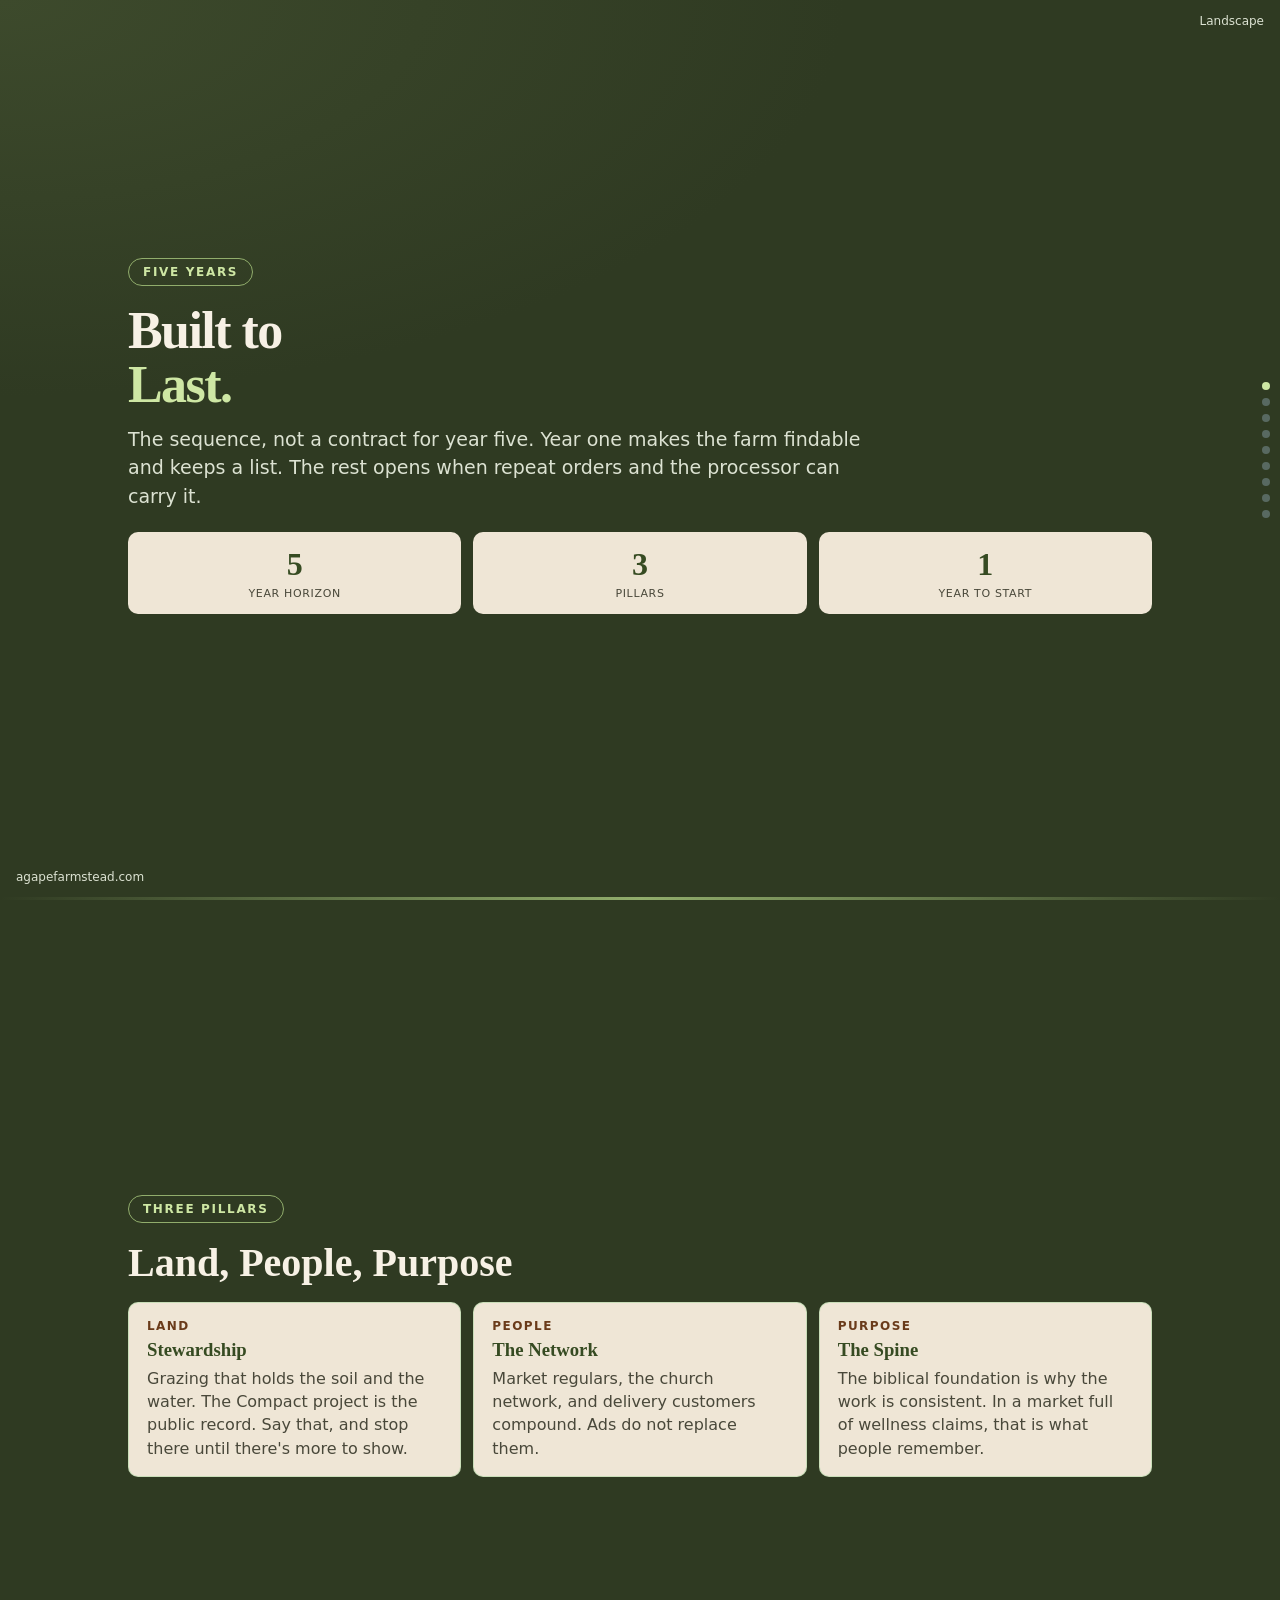
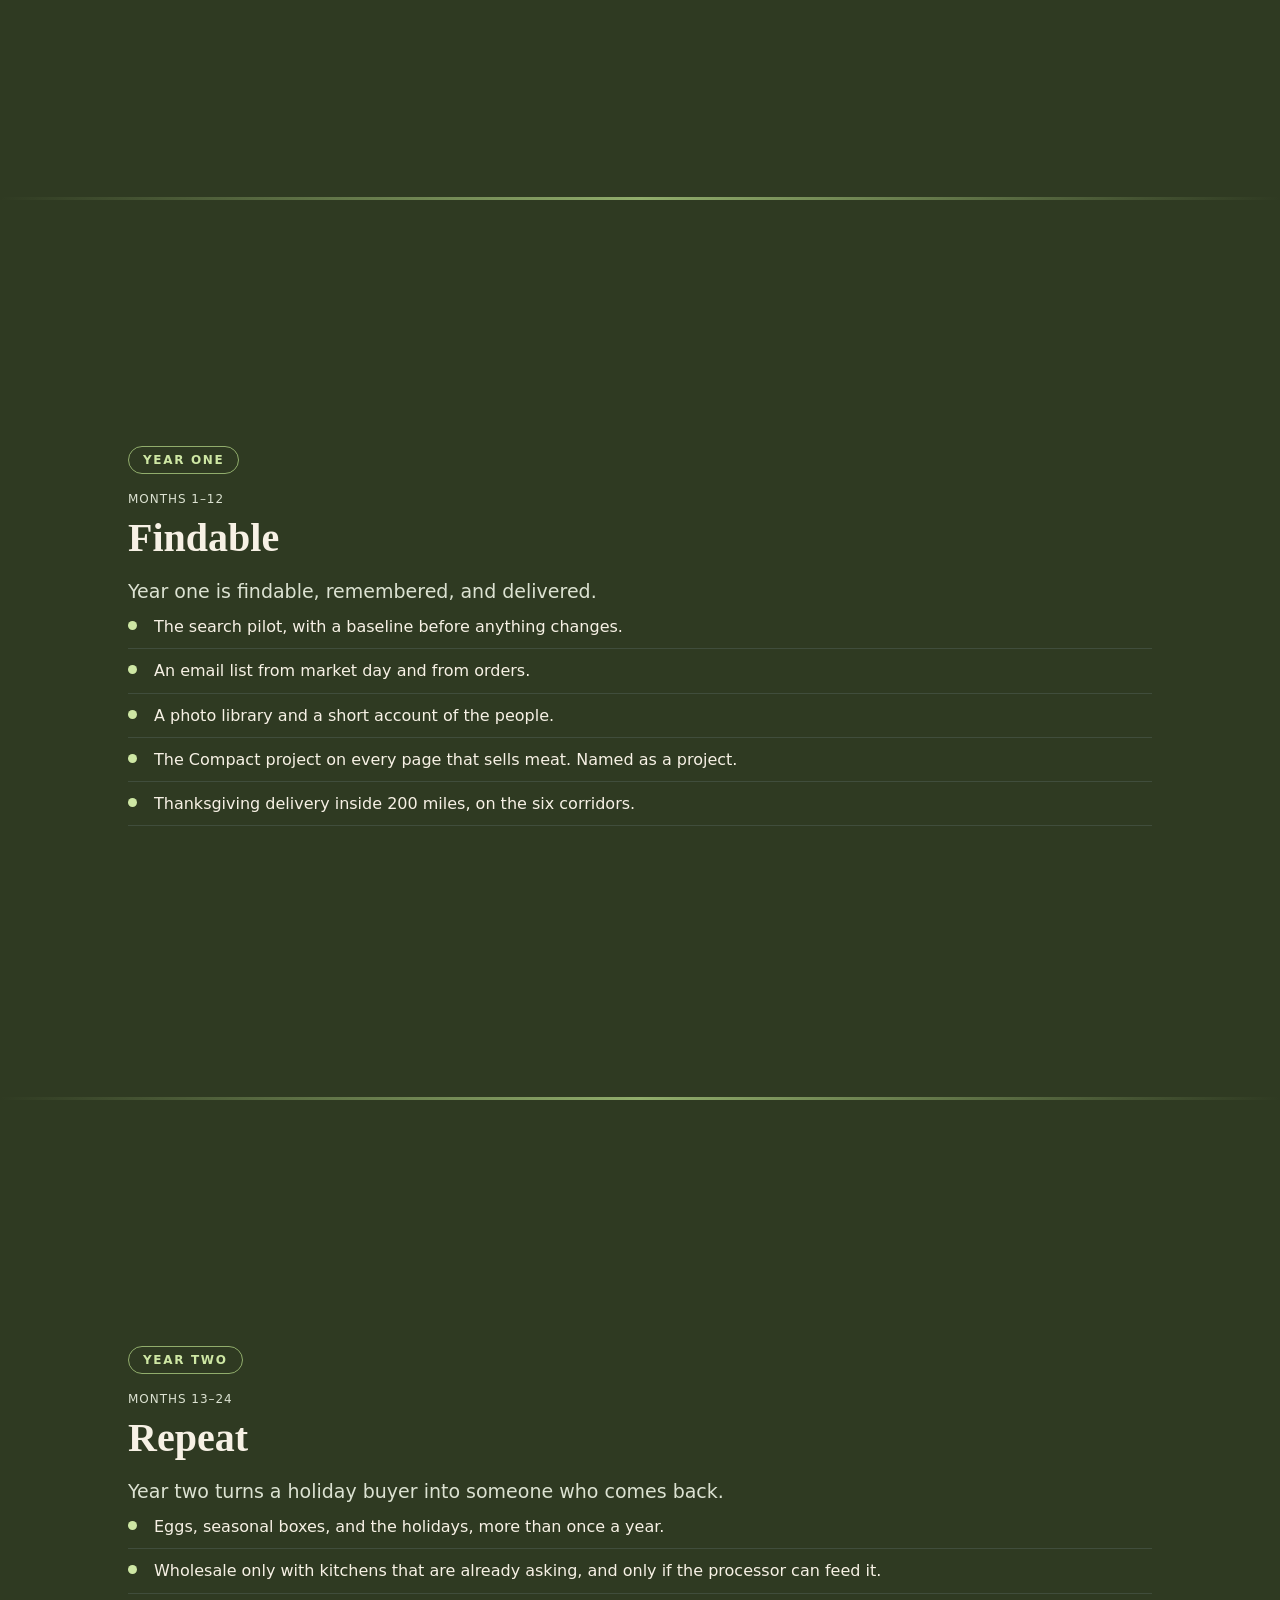
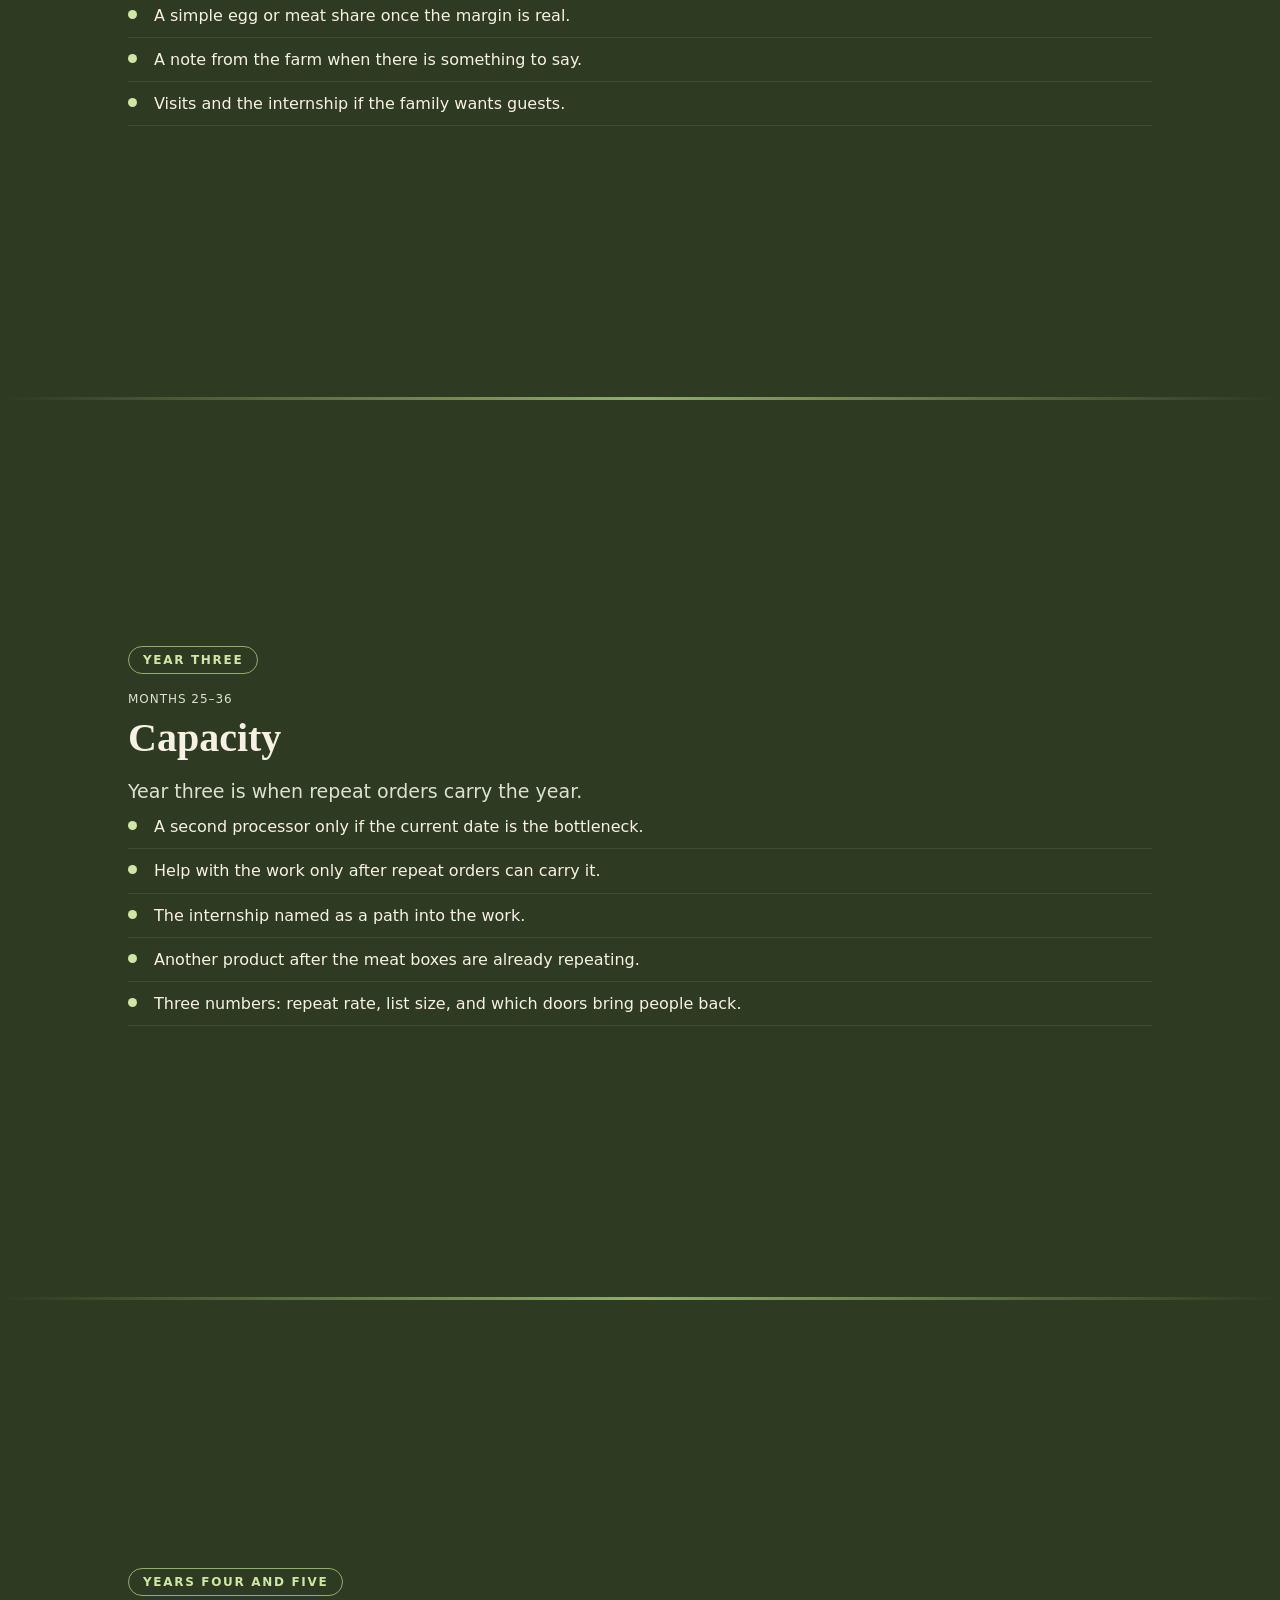
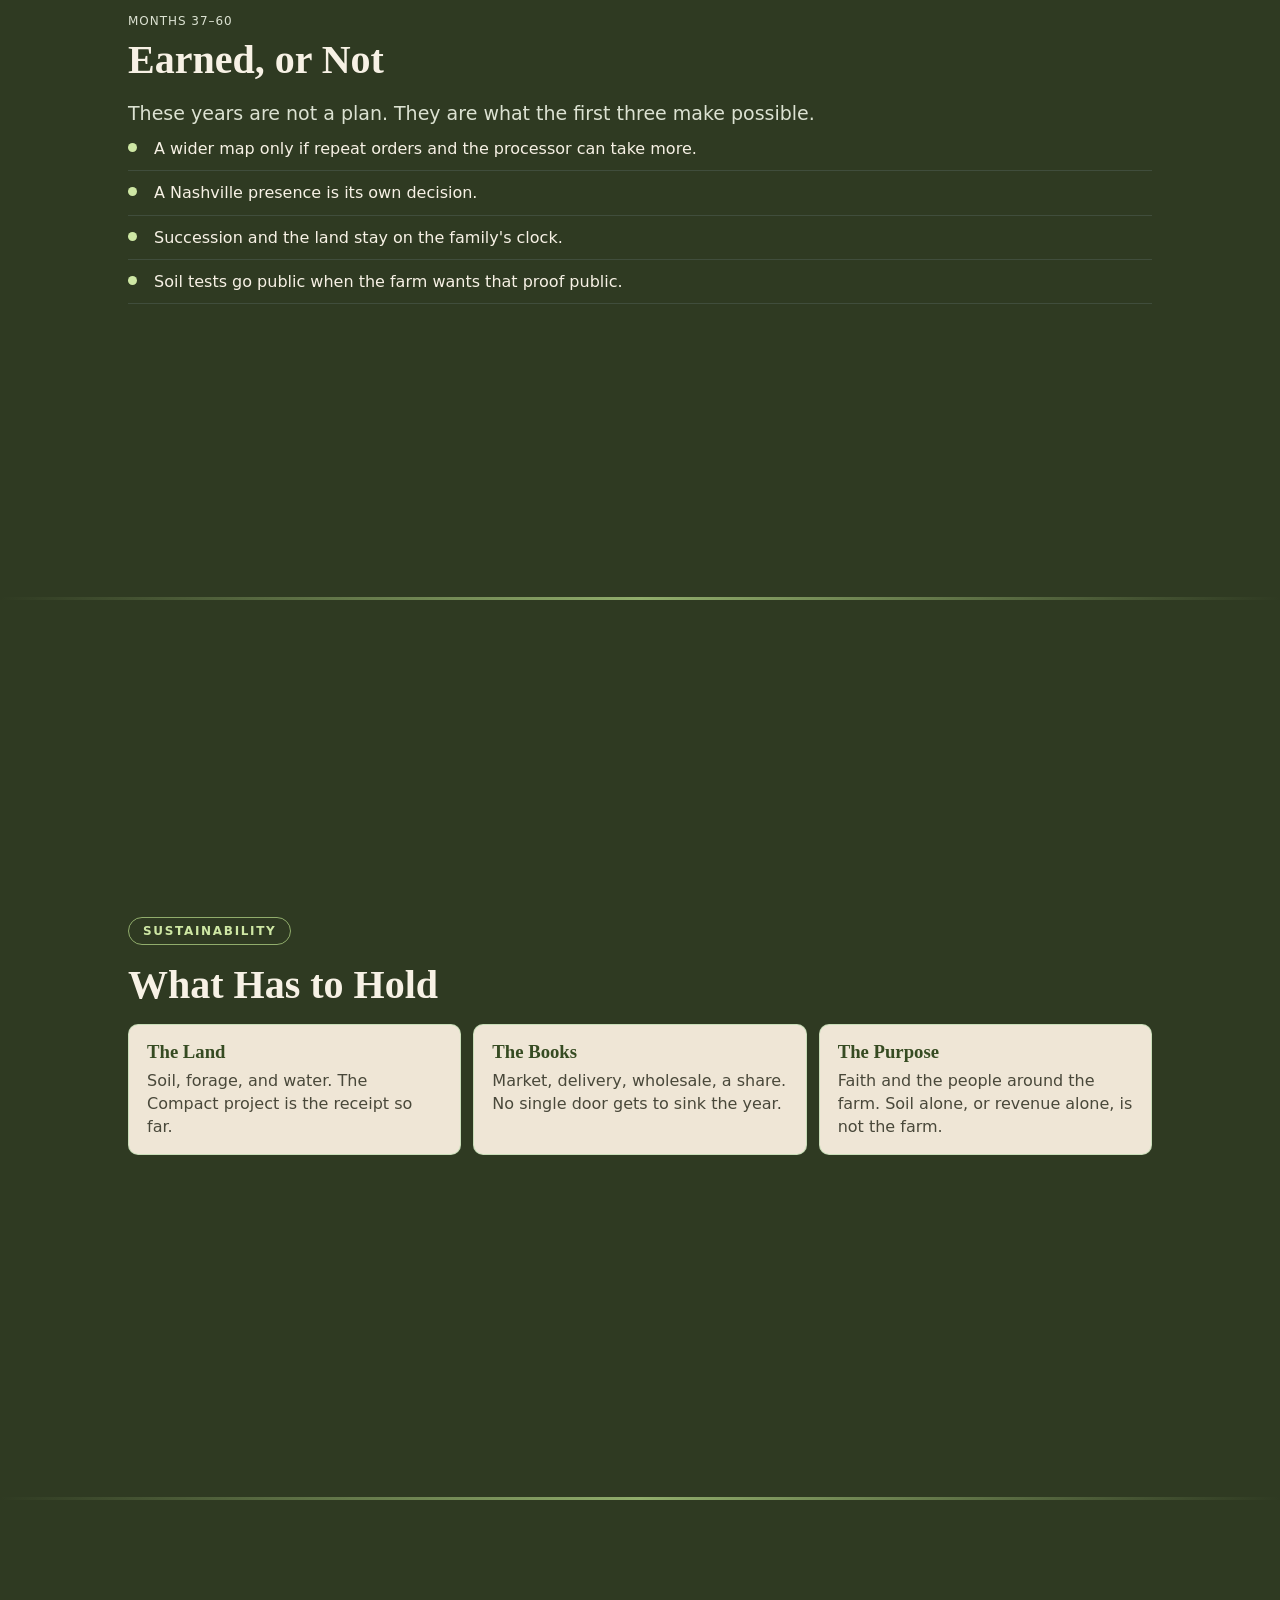
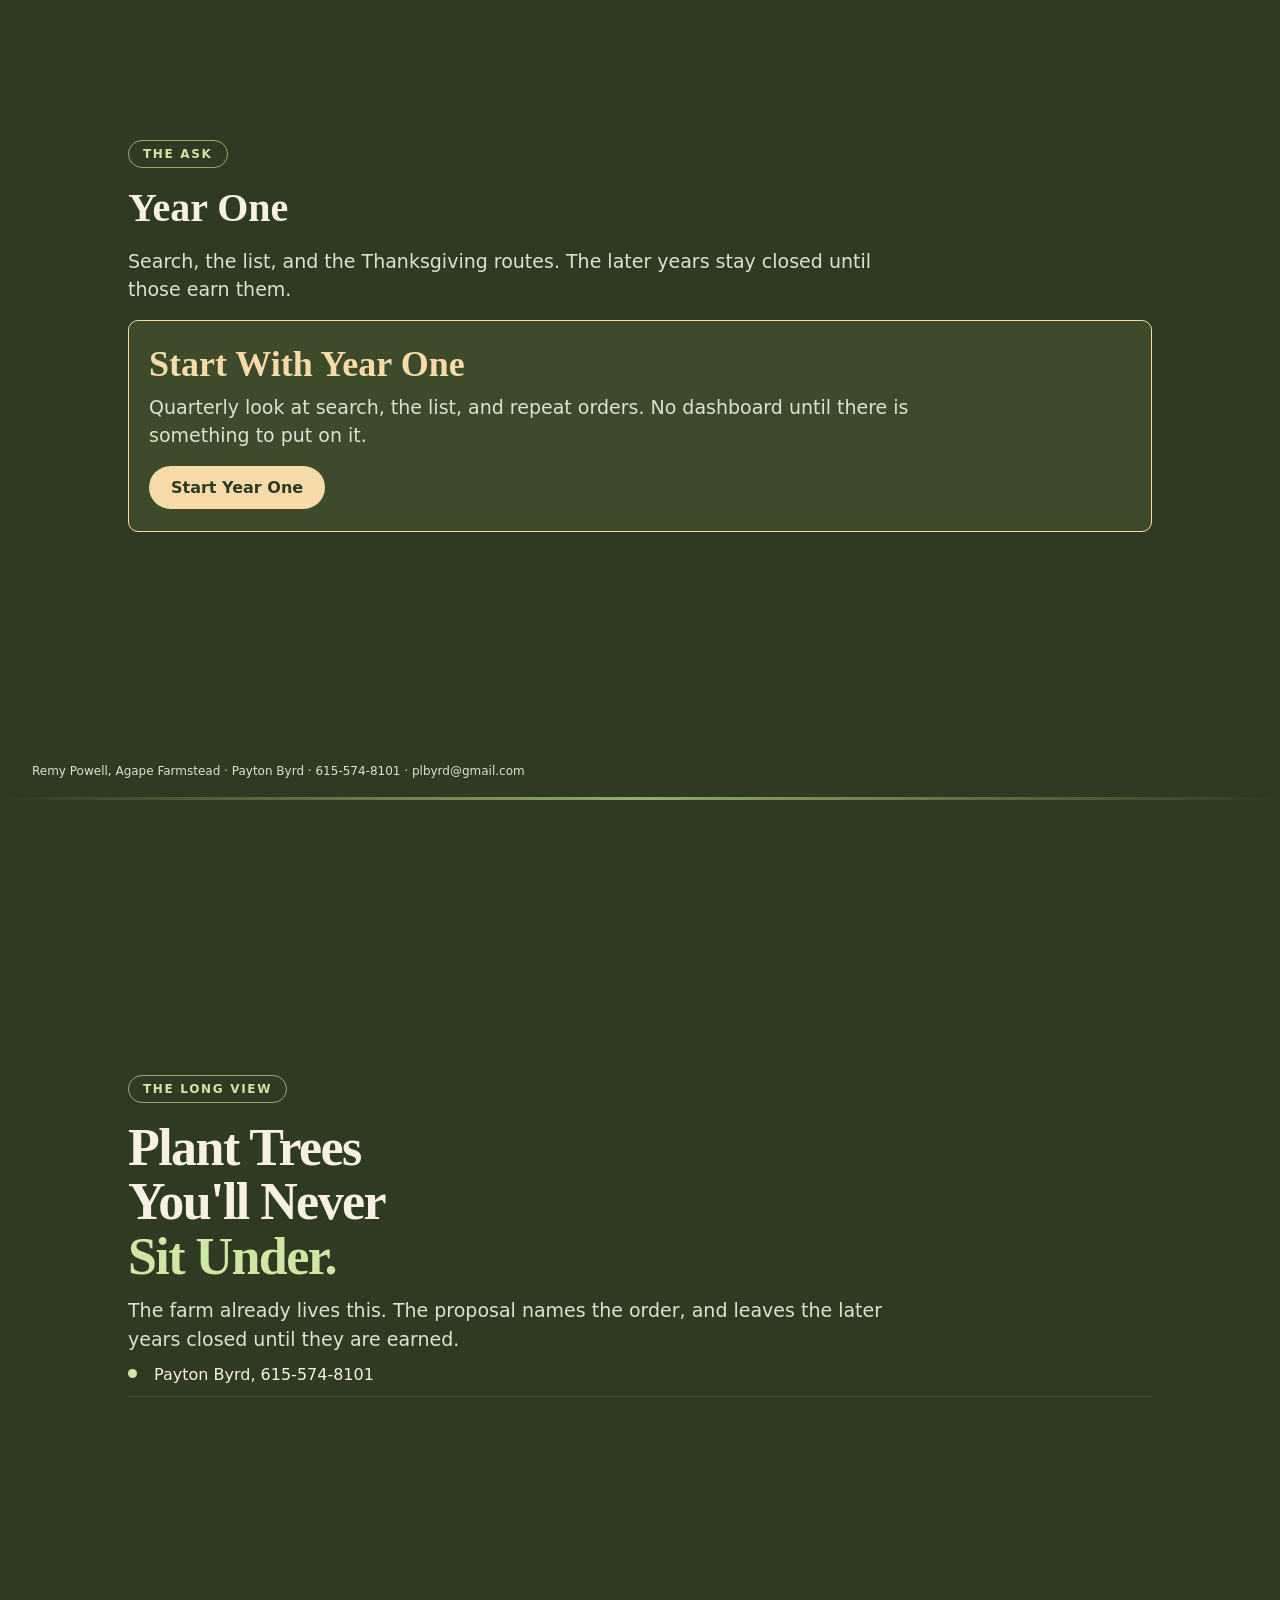
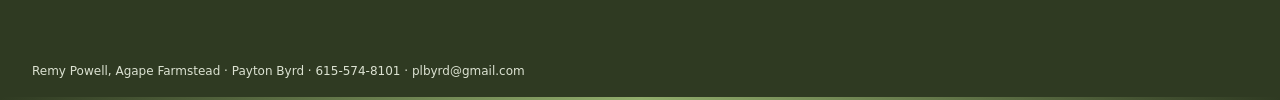
==== commit 2ef0a90c: "Render list items that contain a colon as text." ====
--- a/docs/brand.html
+++ b/docs/brand.html
@@ -97,7 +97,7 @@
       <li>Help with the work only after repeat orders can carry it.</li>
       <li>The internship named as a path into the work.</li>
       <li>Another product after the meat boxes are already repeating.</li>
-      <li>System.Collections.Specialized.OrderedDictionary</li>
+      <li>Three numbers: repeat rate, list size, and which doors bring people back.</li>
     </ul>
   </div>
 </section>
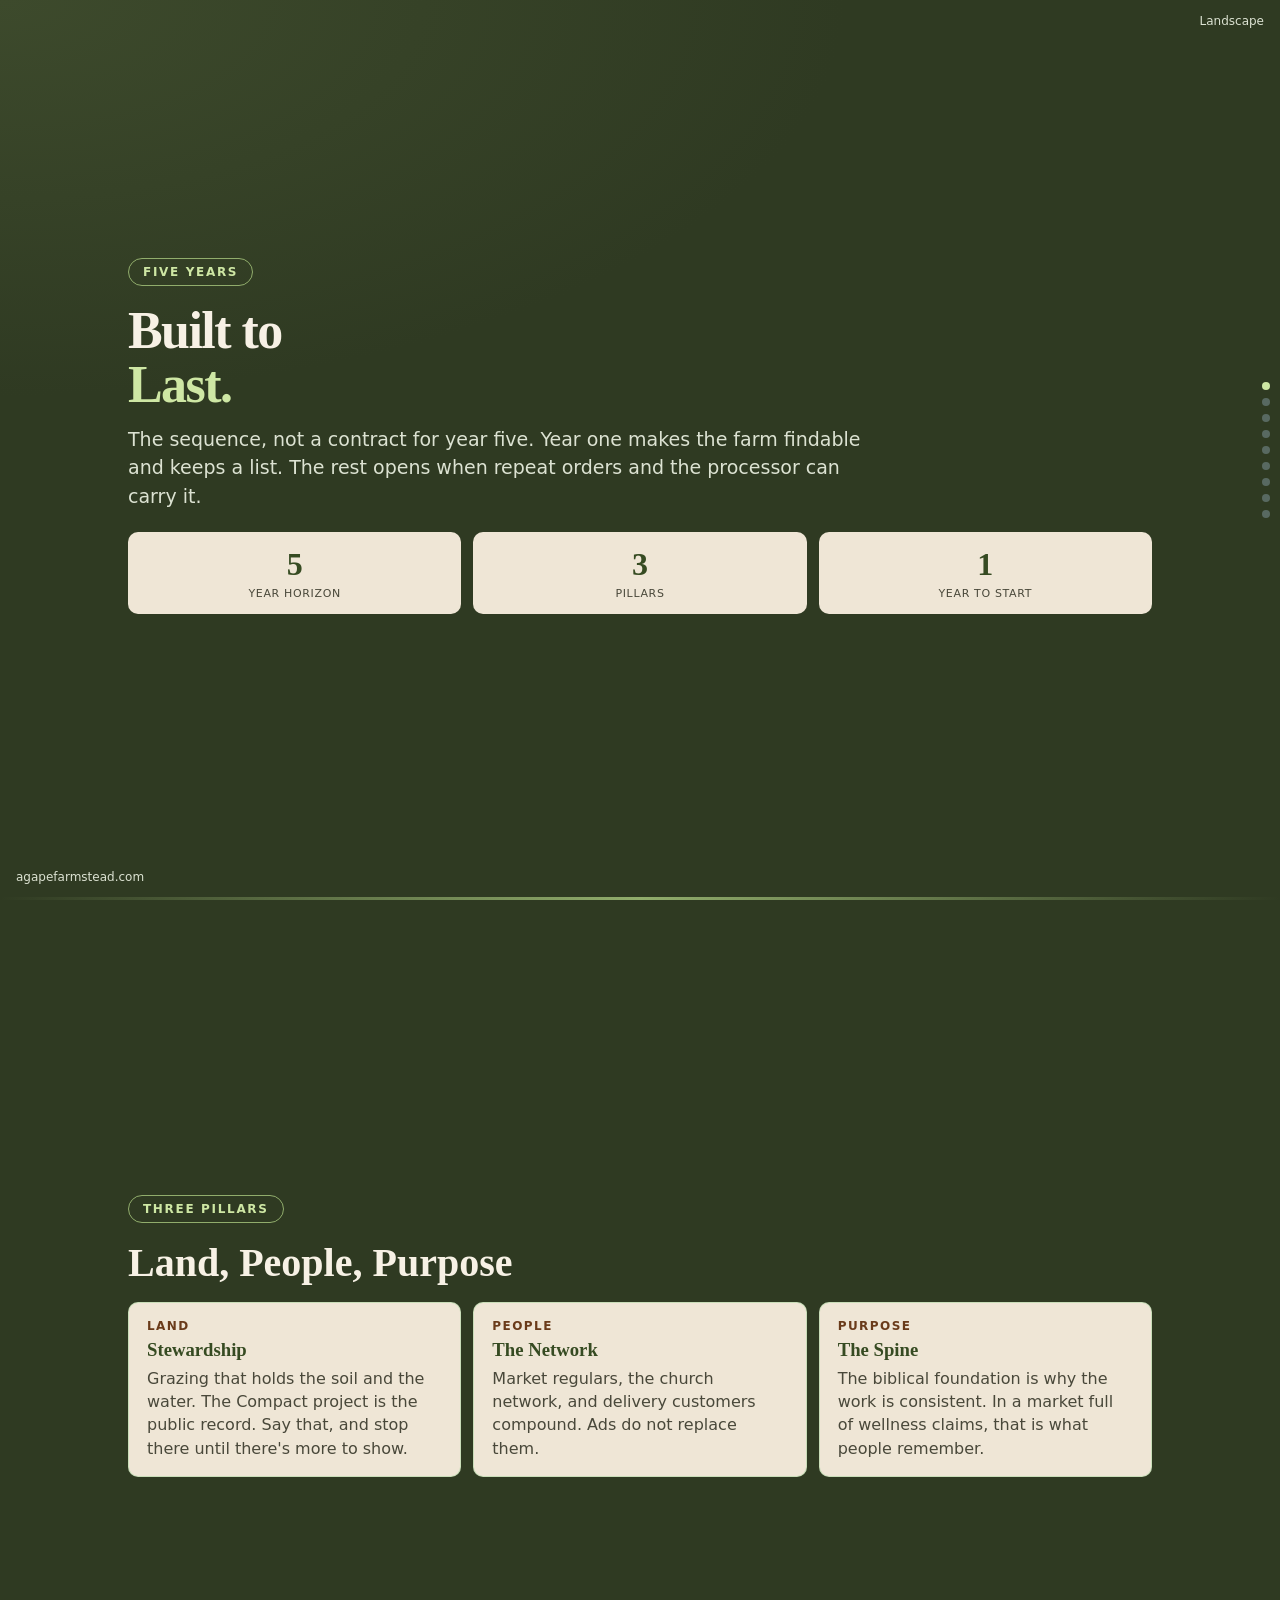
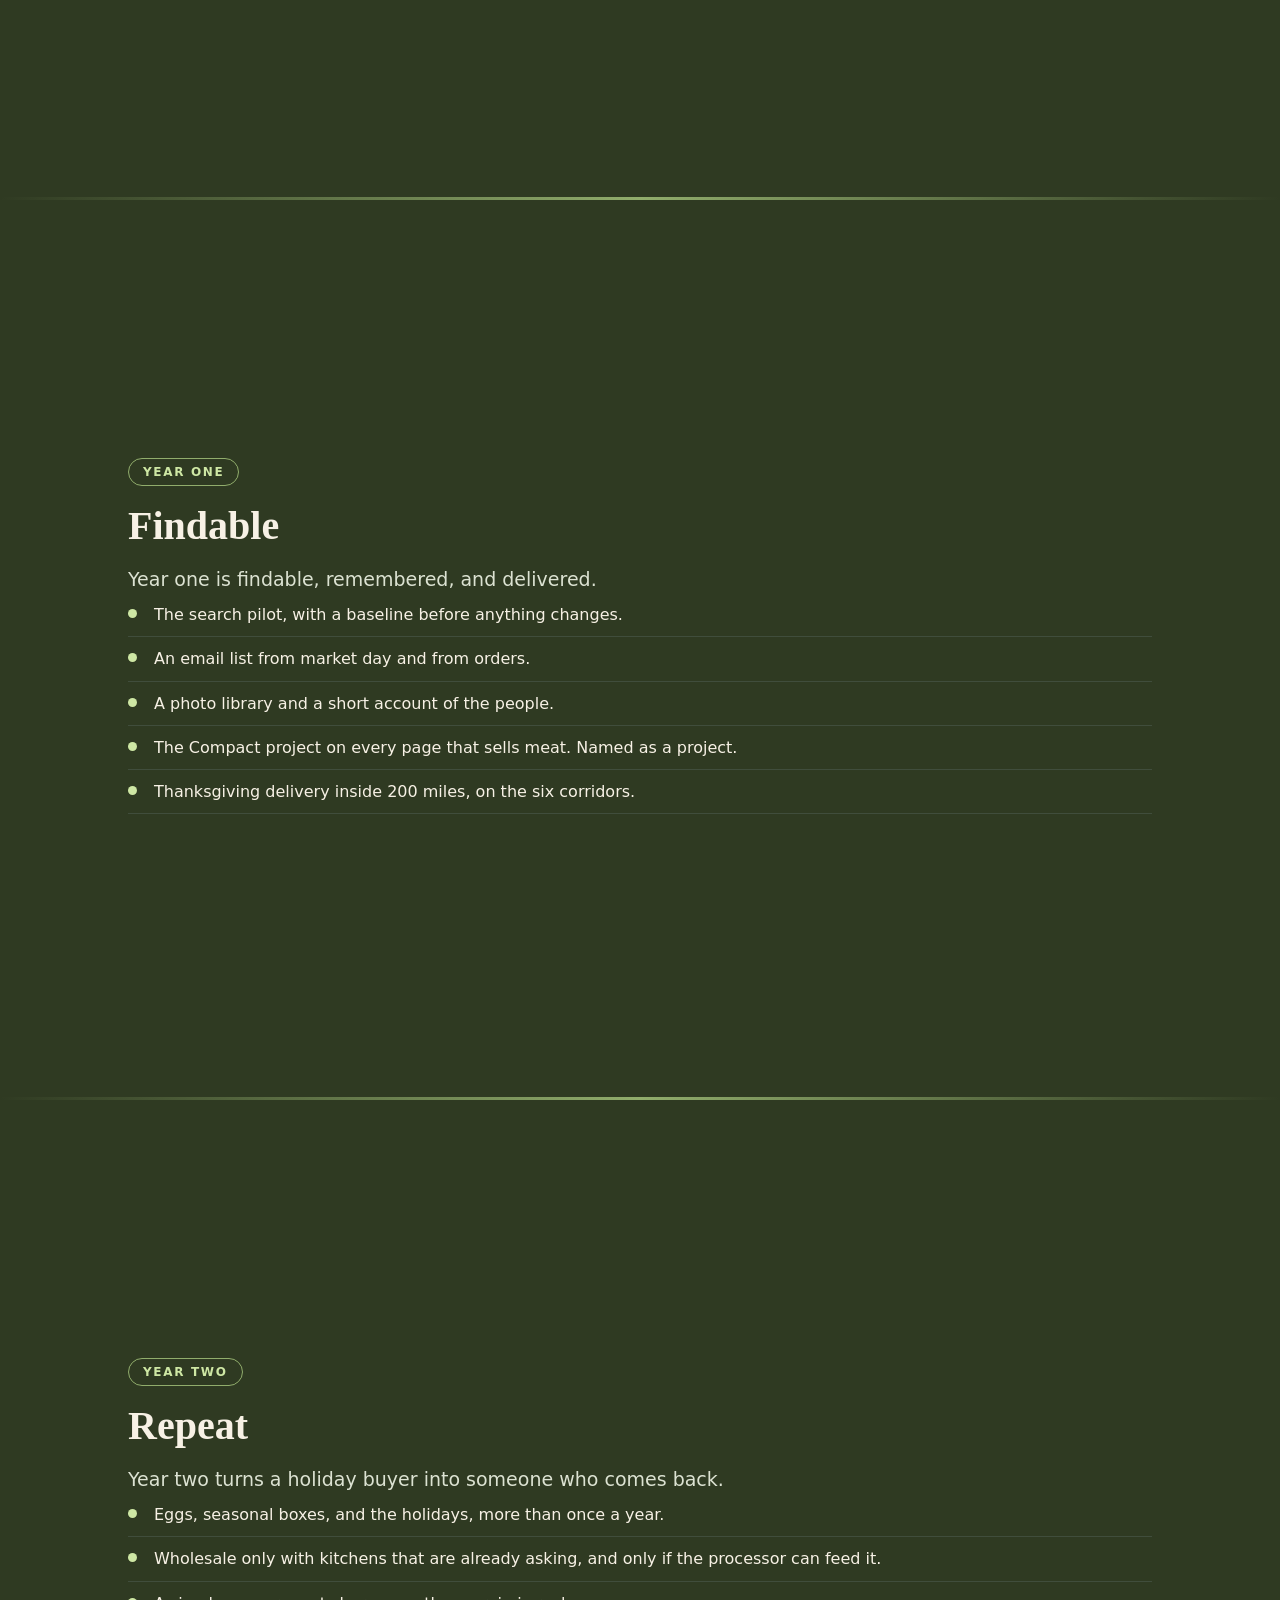
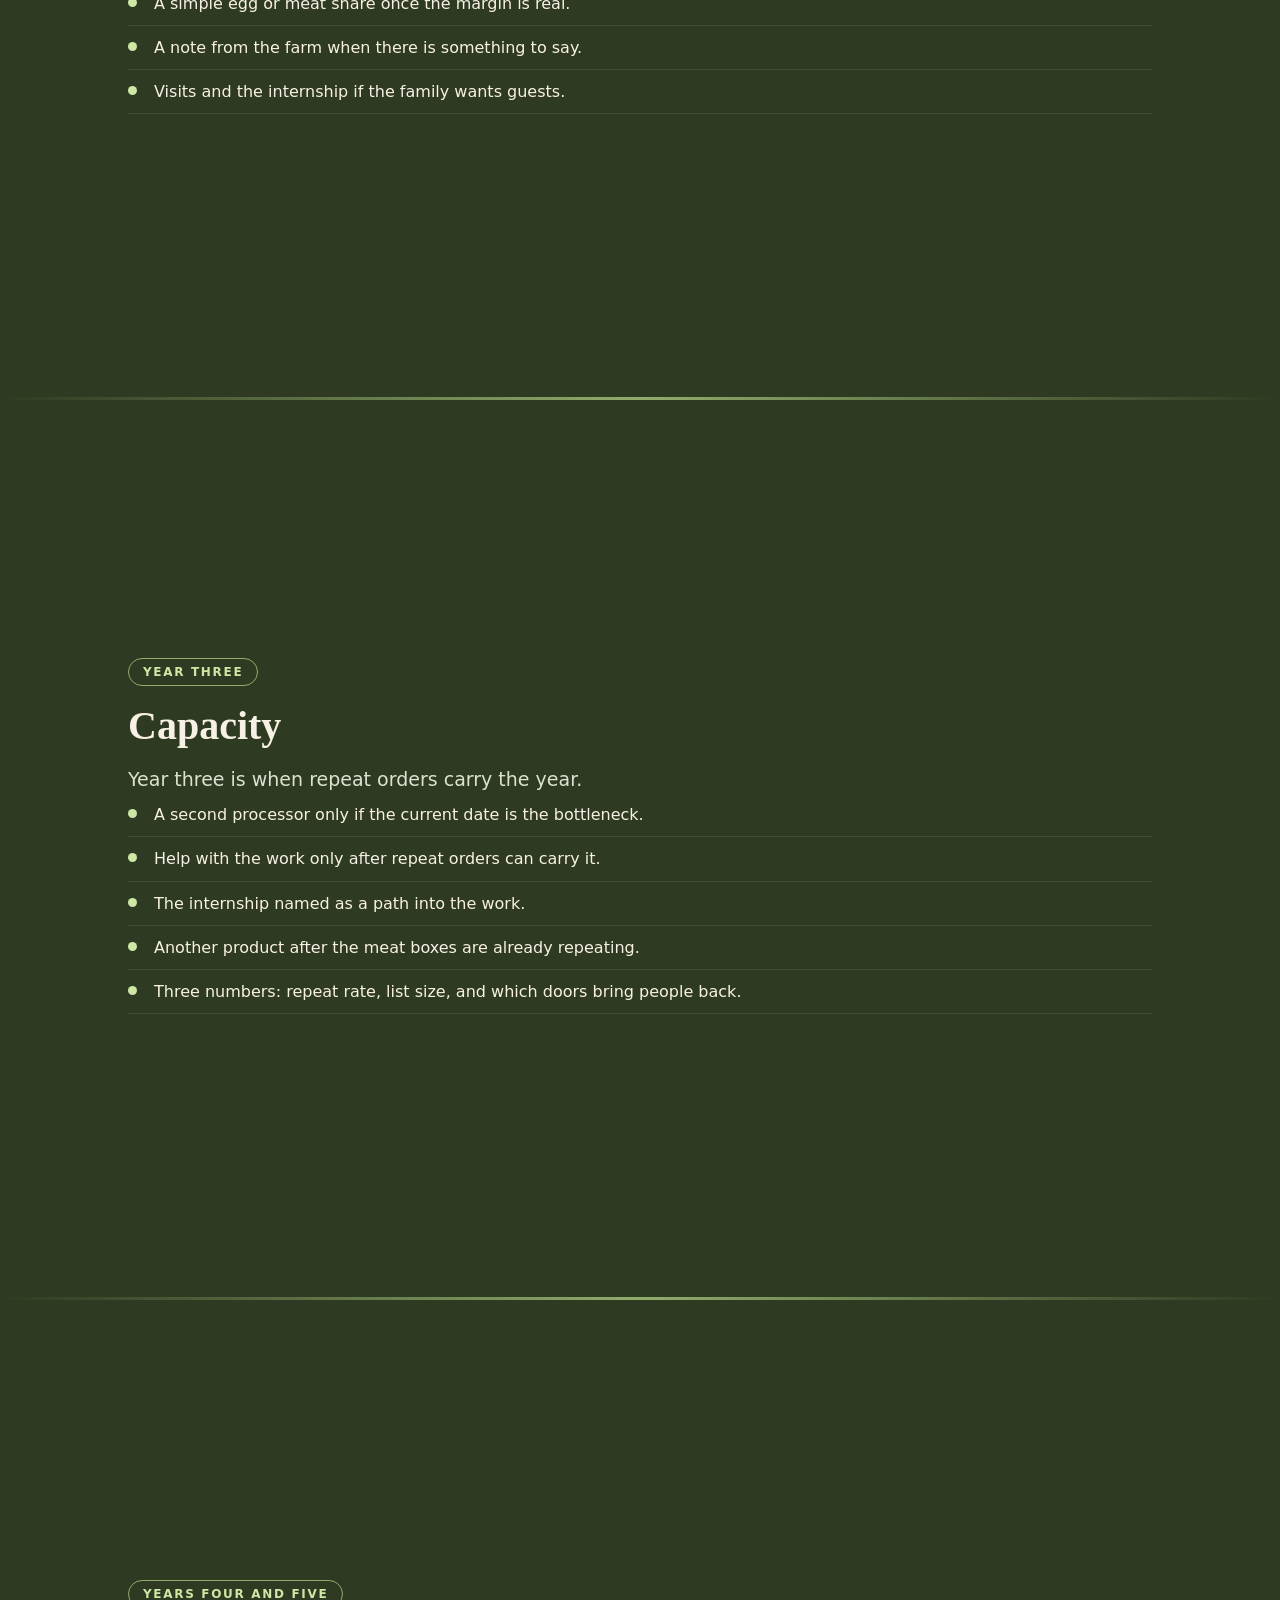
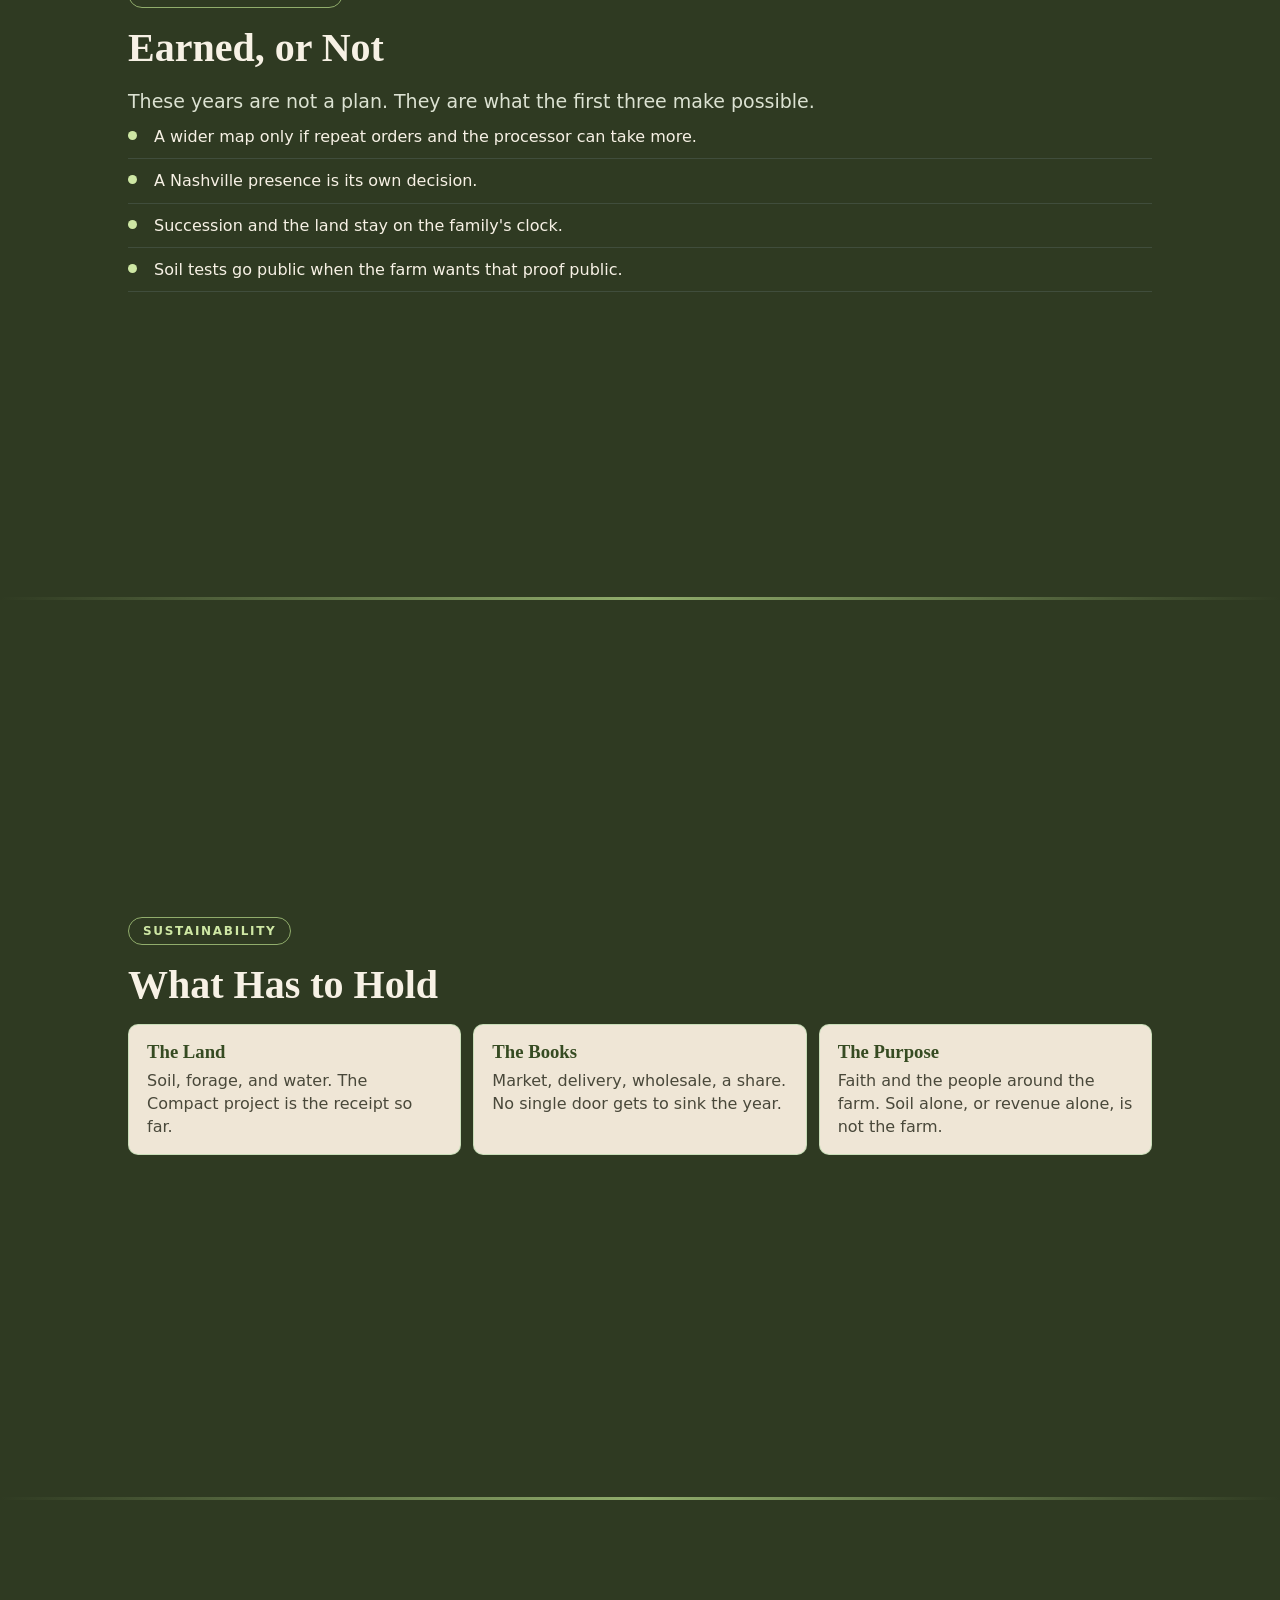
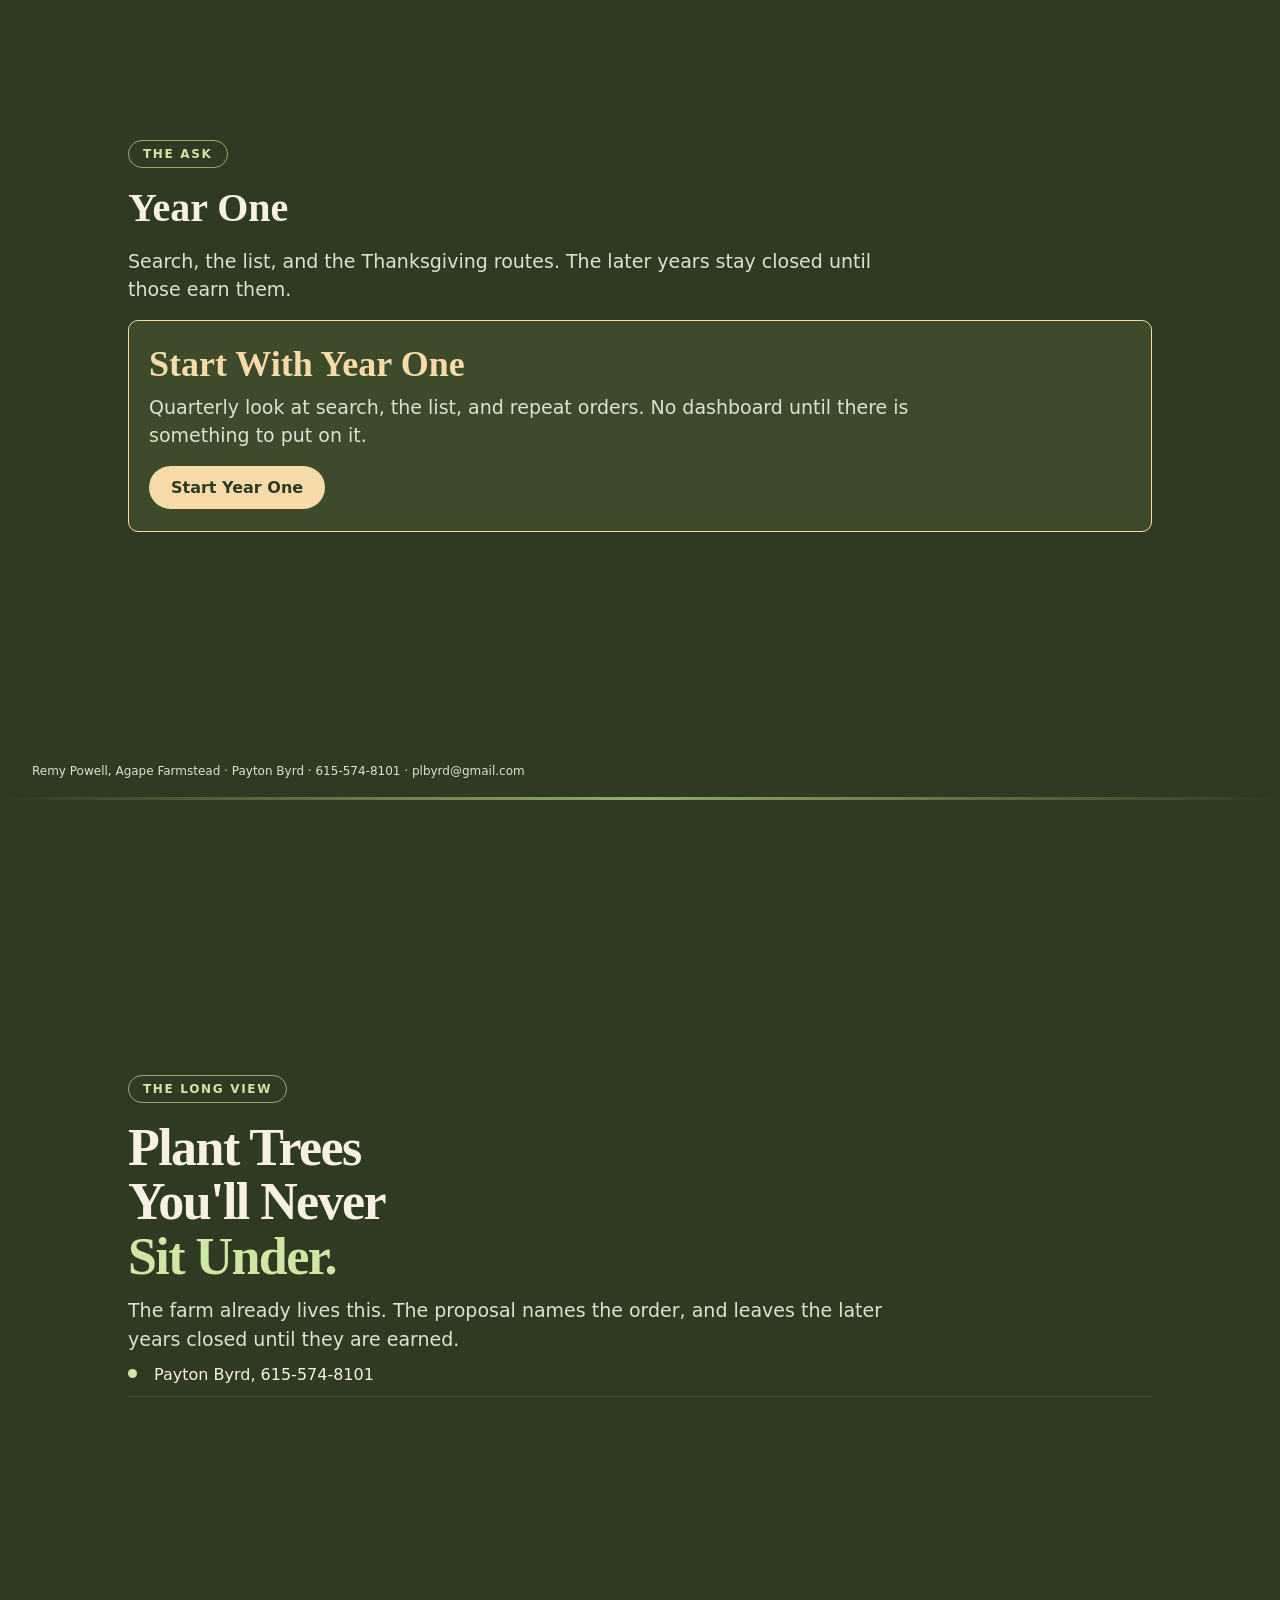
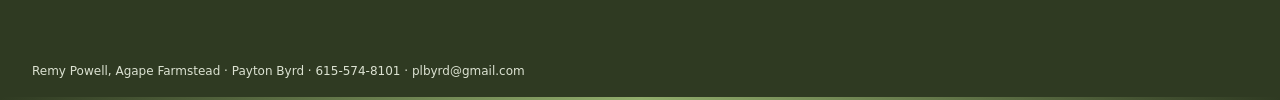
==== commit 74fe70c5: "Remove the timelines from the phase slides." ====
--- a/docs/brand.html
+++ b/docs/brand.html
@@ -3,6 +3,8 @@
 <head>
 <meta charset="UTF-8">
 <meta name="viewport" content="width=device-width, initial-scale=1.0">
+<meta http-equiv="Cache-Control" content="no-cache, no-store, must-revalidate">
+<meta http-equiv="Pragma" content="no-cache">
 <title>Five Years — Agape Farmstead</title>
 <meta name="description" content="Year one is search, a list, and a record of the farm. Later years open when repeat orders and the processor can carry them.">
 <meta property="og:title" content="Five Years">
@@ -57,7 +59,6 @@
 <section class="slide phase" id="s3">
   <div class="inner">
     <span class="tag">Year One</span>
-    <div class="timeline">Months 1–12</div>
     <h2>Findable</h2>
     <p class="sub">Year one is findable, remembered, and delivered.</p>
     <ul>
@@ -73,7 +74,6 @@
 <section class="slide phase" id="s4">
   <div class="inner">
     <span class="tag">Year Two</span>
-    <div class="timeline">Months 13–24</div>
     <h2>Repeat</h2>
     <p class="sub">Year two turns a holiday buyer into someone who comes back.</p>
     <ul>
@@ -89,7 +89,6 @@
 <section class="slide phase" id="s5">
   <div class="inner">
     <span class="tag">Year Three</span>
-    <div class="timeline">Months 25–36</div>
     <h2>Capacity</h2>
     <p class="sub">Year three is when repeat orders carry the year.</p>
     <ul>
@@ -105,7 +104,6 @@
 <section class="slide phase" id="s6">
   <div class="inner">
     <span class="tag">Years Four and Five</span>
-    <div class="timeline">Months 37–60</div>
     <h2>Earned, or Not</h2>
     <p class="sub">These years are not a plan. They are what the first three make possible.</p>
     <ul>
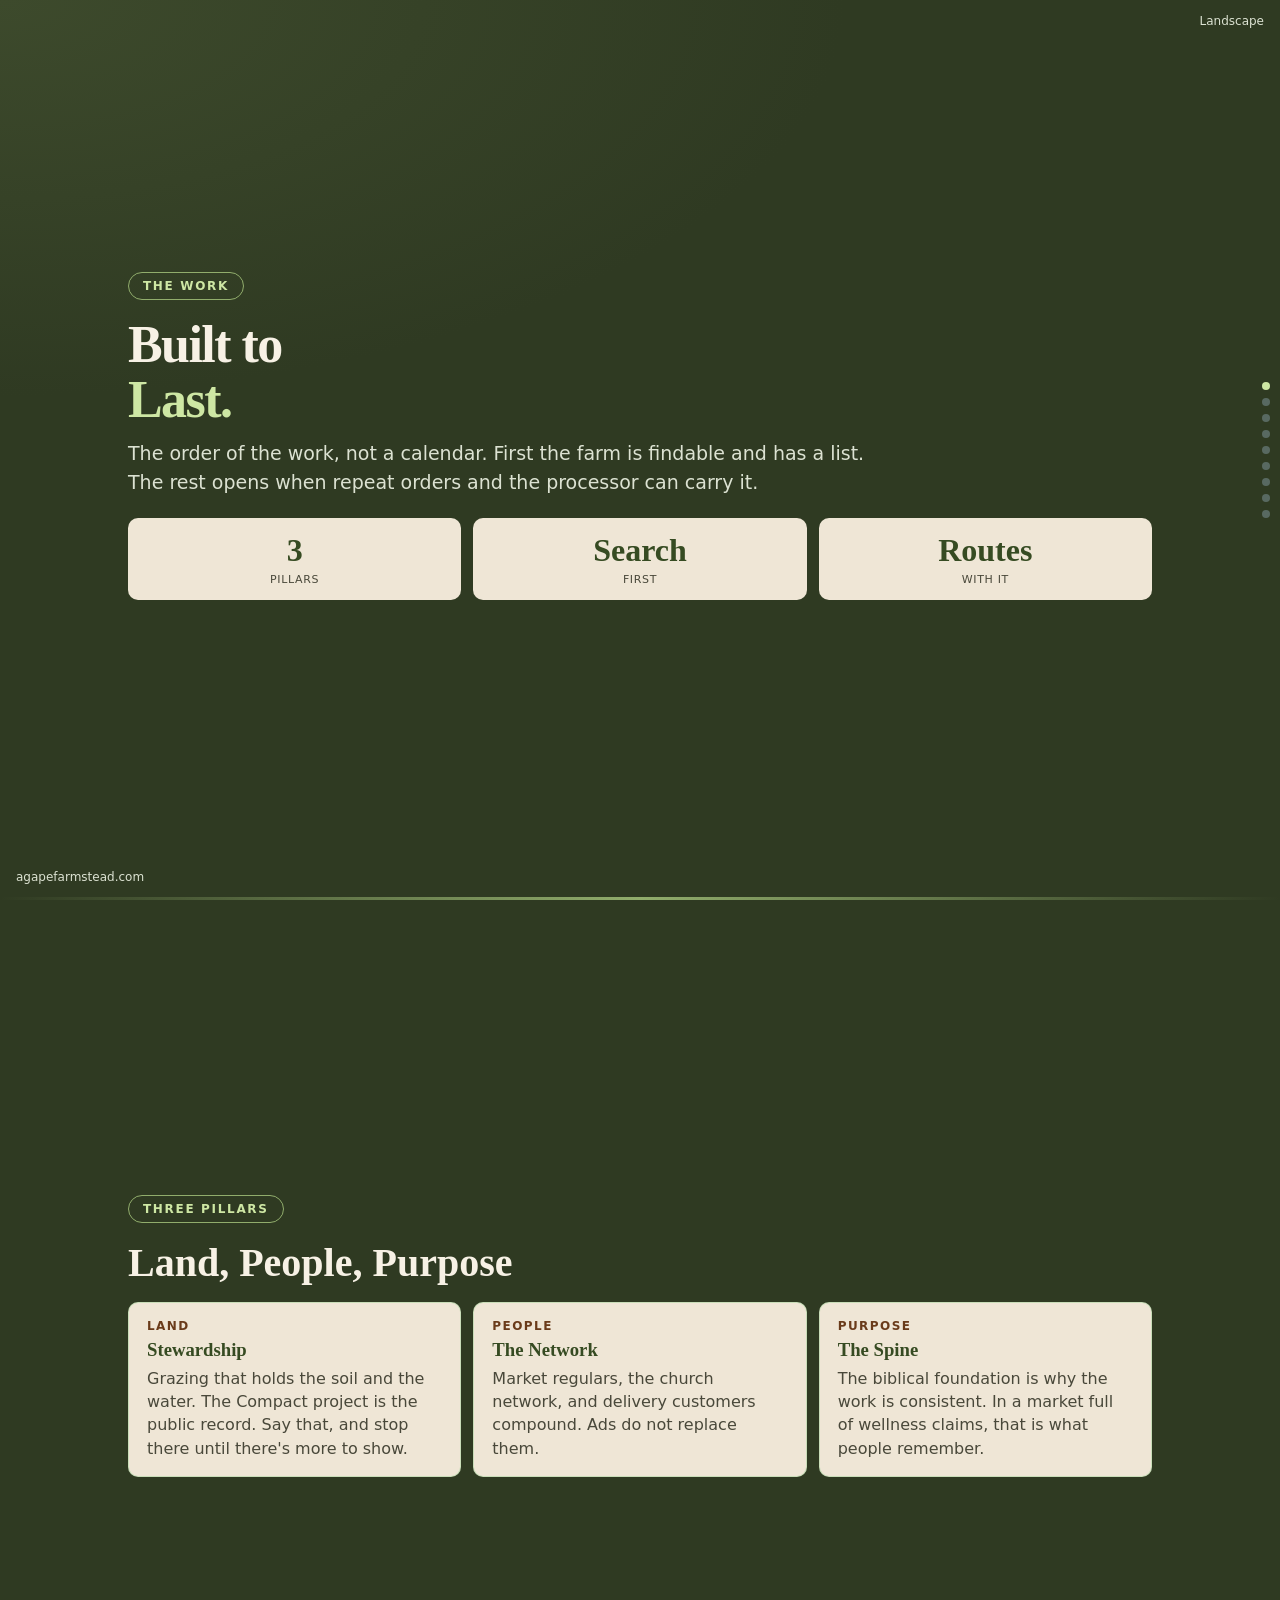
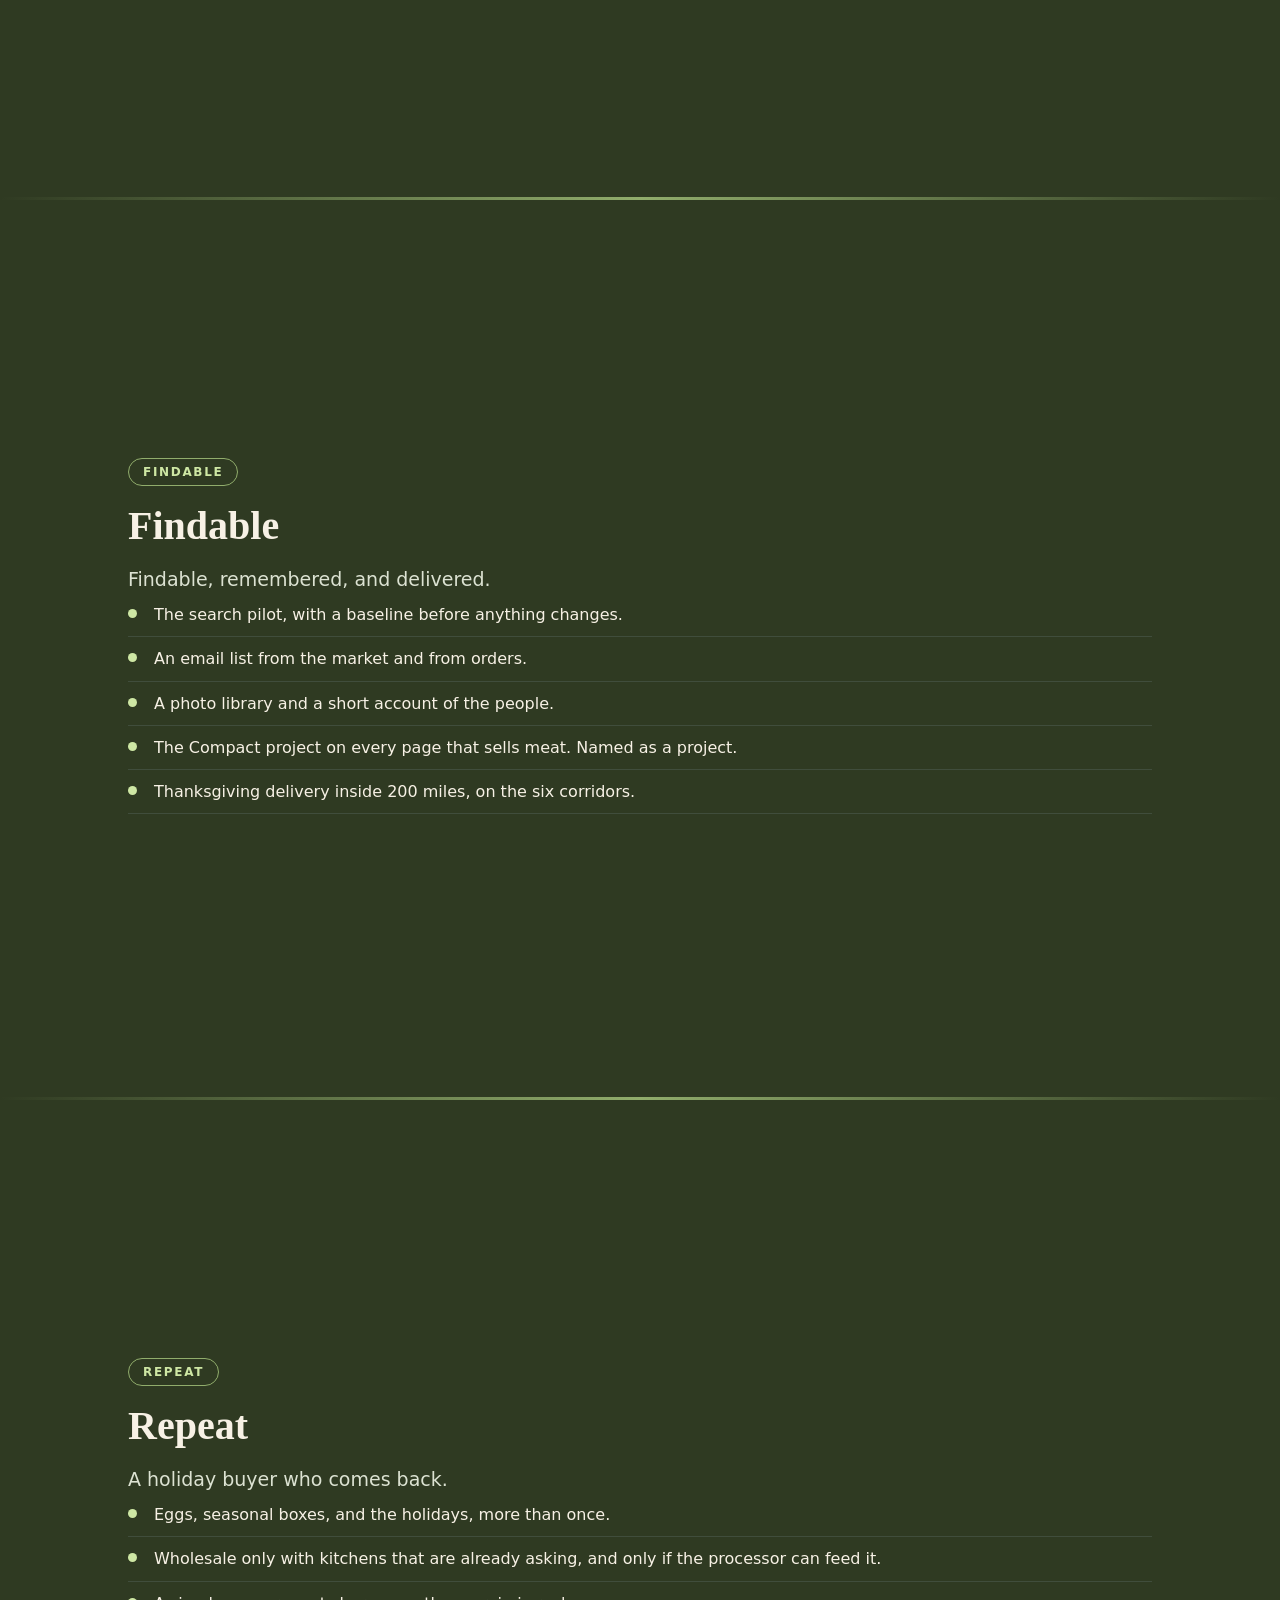
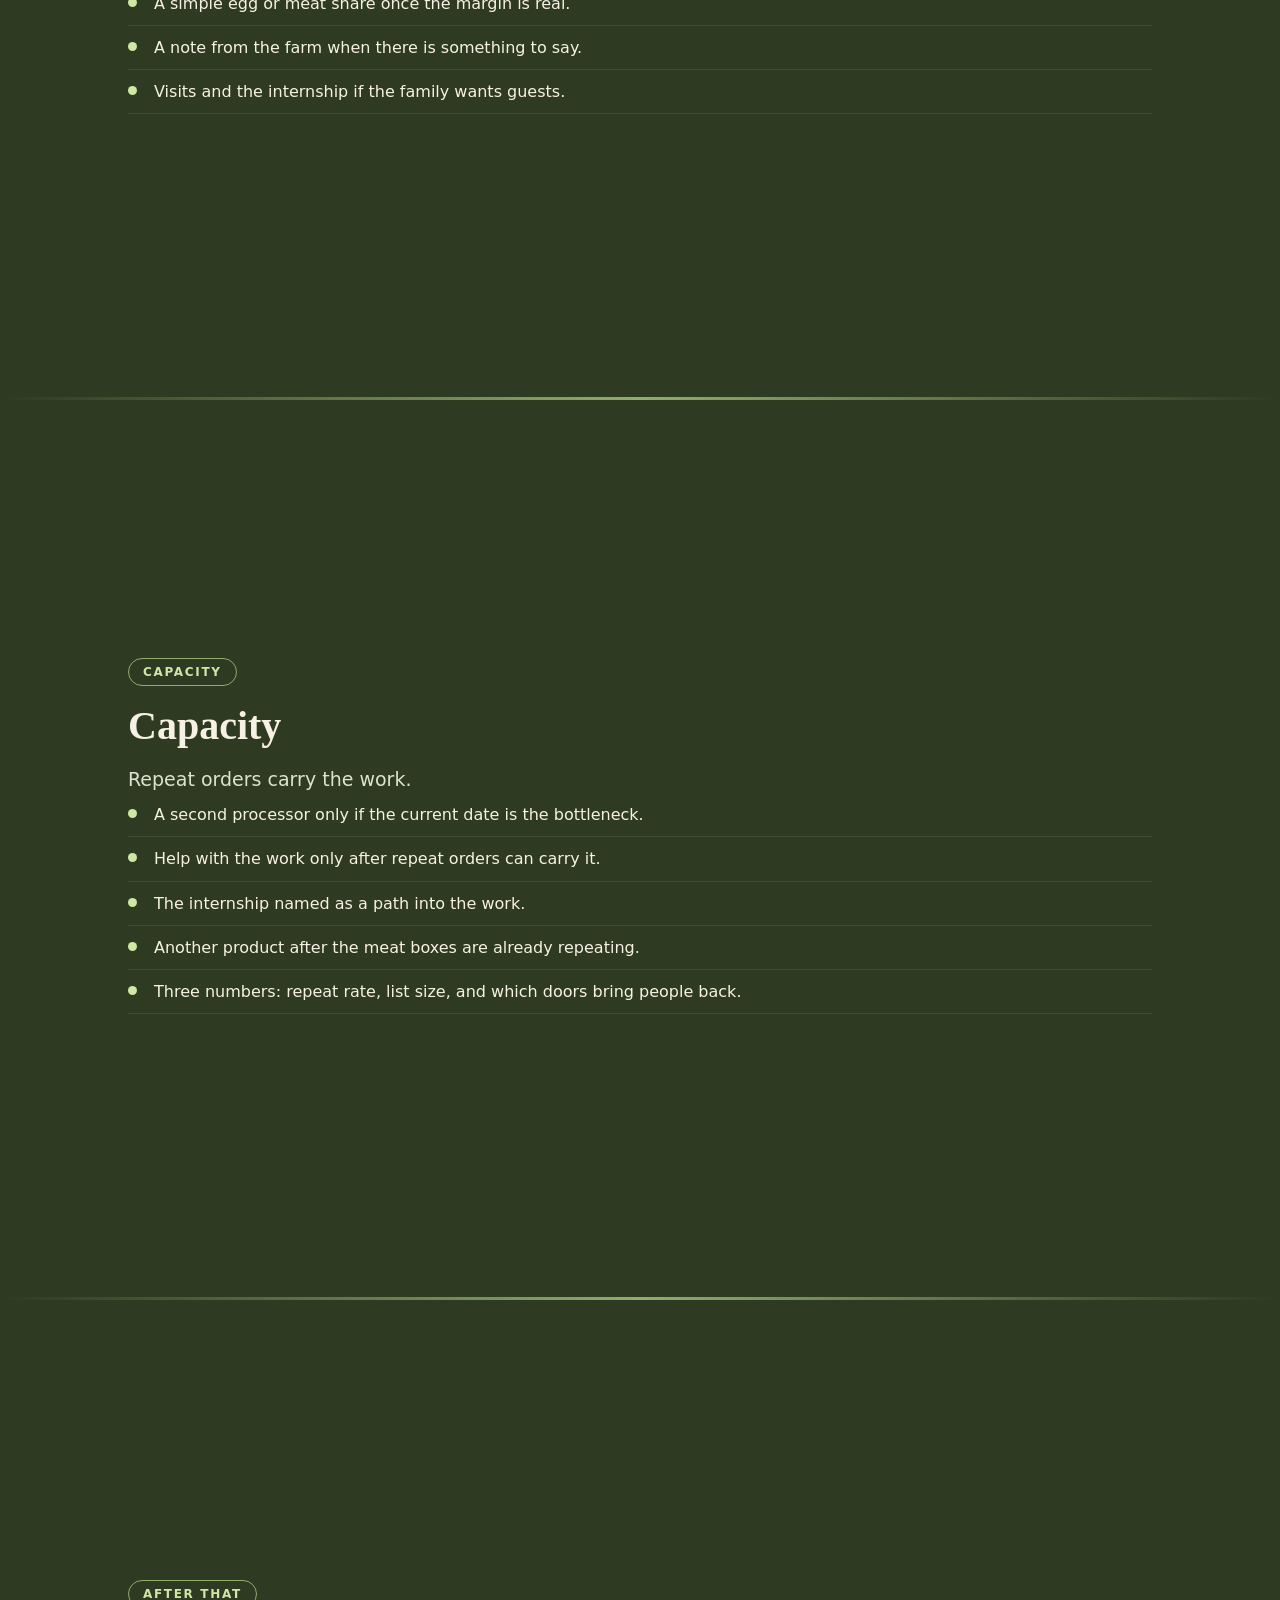
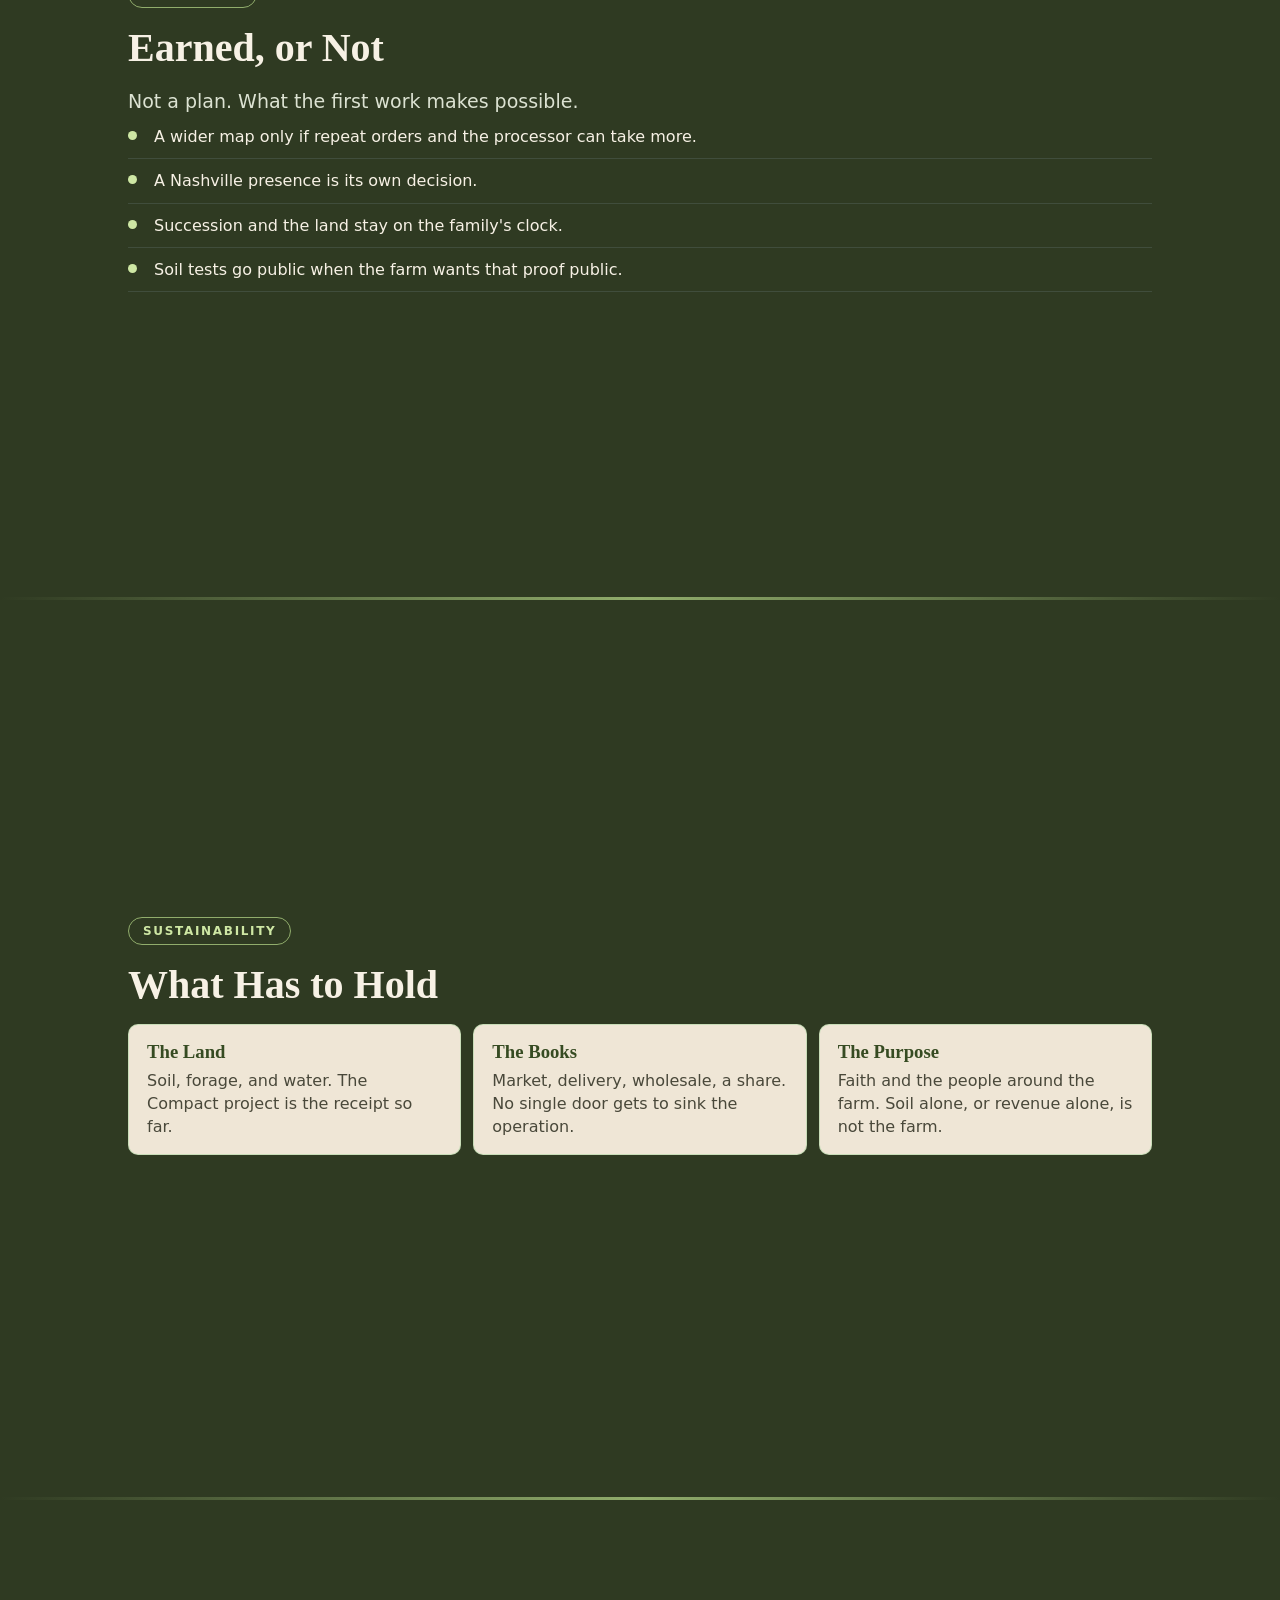
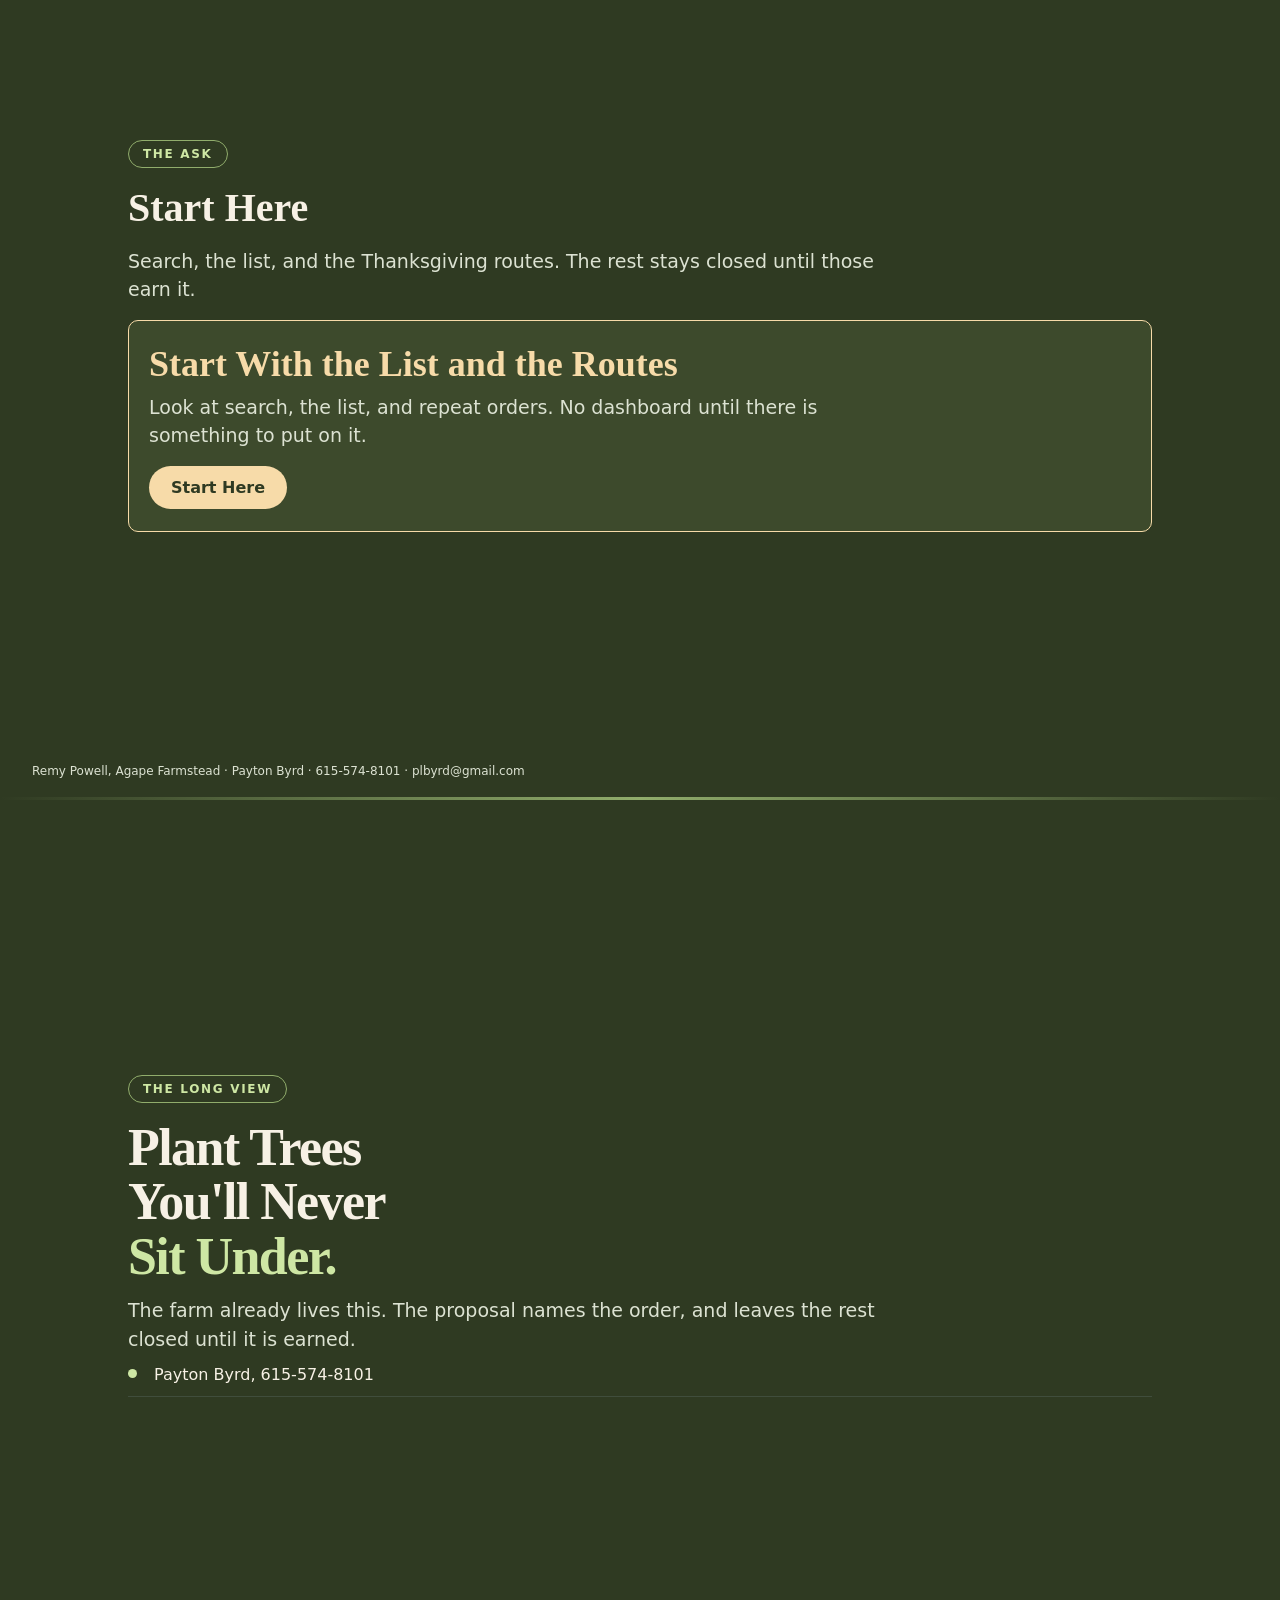
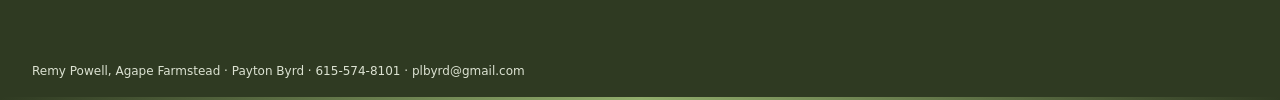
==== commit ee8b4836: "Remove the year and week timelines from the proposals." ====
--- a/docs/brand.html
+++ b/docs/brand.html
@@ -5,10 +5,10 @@
 <meta name="viewport" content="width=device-width, initial-scale=1.0">
 <meta http-equiv="Cache-Control" content="no-cache, no-store, must-revalidate">
 <meta http-equiv="Pragma" content="no-cache">
-<title>Five Years — Agape Farmstead</title>
-<meta name="description" content="Year one is search, a list, and a record of the farm. Later years open when repeat orders and the processor can carry them.">
-<meta property="og:title" content="Five Years">
-<meta property="og:description" content="Findable this year. Repeat orders next year. Nothing after that the farm has not earned.">
+<title>The Work — Agape Farmstead</title>
+<meta name="description" content="Search, a list, and a record of the farm. The rest waits until repeat orders and the processor can carry it.">
+<meta property="og:title" content="The Work">
+<meta property="og:description" content="Findable first. Repeat orders next. Nothing further until the farm has earned it.">
 <meta property="og:type" content="website">
 <meta name="theme-color" content="#3d4a2c">
 <link rel="stylesheet" href="theme.css">
@@ -21,13 +21,13 @@
 <a class="site-link" href="https://www.agapefarmstead.com">agapefarmstead.com</a>
 <section class="slide hero" id="s1">
   <div class="inner">
-    <span class="tag">Five Years</span>
+    <span class="tag">The Work</span>
     <h1>Built to<br><span class="accent">Last.</span></h1>
-    <p class="sub">The sequence, not a contract for year five. Year one makes the farm findable and keeps a list. The rest opens when repeat orders and the processor can carry it.</p>
+    <p class="sub">The order of the work, not a calendar. First the farm is findable and has a list. The rest opens when repeat orders and the processor can carry it.</p>
     <div class="stat-row">
-      <div class="stat"><div class="n">5</div><div class="l">Year Horizon</div></div>
       <div class="stat"><div class="n">3</div><div class="l">Pillars</div></div>
-      <div class="stat"><div class="n">1</div><div class="l">Year to Start</div></div>
+      <div class="stat"><div class="n">Search</div><div class="l">First</div></div>
+      <div class="stat"><div class="n">Routes</div><div class="l">With It</div></div>
     </div>
   </div>
 </section>
@@ -58,12 +58,12 @@
 
 <section class="slide phase" id="s3">
   <div class="inner">
-    <span class="tag">Year One</span>
+    <span class="tag">Findable</span>
     <h2>Findable</h2>
-    <p class="sub">Year one is findable, remembered, and delivered.</p>
+    <p class="sub">Findable, remembered, and delivered.</p>
     <ul>
       <li>The search pilot, with a baseline before anything changes.</li>
-      <li>An email list from market day and from orders.</li>
+      <li>An email list from the market and from orders.</li>
       <li>A photo library and a short account of the people.</li>
       <li>The Compact project on every page that sells meat. Named as a project.</li>
       <li>Thanksgiving delivery inside 200 miles, on the six corridors.</li>
@@ -73,11 +73,11 @@
 
 <section class="slide phase" id="s4">
   <div class="inner">
-    <span class="tag">Year Two</span>
+    <span class="tag">Repeat</span>
     <h2>Repeat</h2>
-    <p class="sub">Year two turns a holiday buyer into someone who comes back.</p>
+    <p class="sub">A holiday buyer who comes back.</p>
     <ul>
-      <li>Eggs, seasonal boxes, and the holidays, more than once a year.</li>
+      <li>Eggs, seasonal boxes, and the holidays, more than once.</li>
       <li>Wholesale only with kitchens that are already asking, and only if the processor can feed it.</li>
       <li>A simple egg or meat share once the margin is real.</li>
       <li>A note from the farm when there is something to say.</li>
@@ -88,9 +88,9 @@
 
 <section class="slide phase" id="s5">
   <div class="inner">
-    <span class="tag">Year Three</span>
+    <span class="tag">Capacity</span>
     <h2>Capacity</h2>
-    <p class="sub">Year three is when repeat orders carry the year.</p>
+    <p class="sub">Repeat orders carry the work.</p>
     <ul>
       <li>A second processor only if the current date is the bottleneck.</li>
       <li>Help with the work only after repeat orders can carry it.</li>
@@ -103,9 +103,9 @@
 
 <section class="slide phase" id="s6">
   <div class="inner">
-    <span class="tag">Years Four and Five</span>
+    <span class="tag">After That</span>
     <h2>Earned, or Not</h2>
-    <p class="sub">These years are not a plan. They are what the first three make possible.</p>
+    <p class="sub">Not a plan. What the first work makes possible.</p>
     <ul>
       <li>A wider map only if repeat orders and the processor can take more.</li>
       <li>A Nashville presence is its own decision.</li>
@@ -126,7 +126,7 @@
       </div>
       <div class="card">
         <h3>The Books</h3>
-        <p>Market, delivery, wholesale, a share. No single door gets to sink the year.</p>
+        <p>Market, delivery, wholesale, a share. No single door gets to sink the operation.</p>
       </div>
       <div class="card">
         <h3>The Purpose</h3>
@@ -139,12 +139,12 @@
 <section class="slide ask" id="s8">
   <div class="inner">
     <span class="tag">The Ask</span>
-    <h2>Year One</h2>
-    <p class="sub">Search, the list, and the Thanksgiving routes. The later years stay closed until those earn them.</p>
+    <h2>Start Here</h2>
+    <p class="sub">Search, the list, and the Thanksgiving routes. The rest stays closed until those earn it.</p>
     <div class="ask-box">
-      <div class="price">Start With Year One</div>
-      <p class="sub" style="margin-top:8px">Quarterly look at search, the list, and repeat orders. No dashboard until there is something to put on it.</p>
-      <a class="btn" href="mailto:plbyrd@gmail.com?subject=Agape%20Farmstead%20year%20one">Start Year One</a>
+      <div class="price">Start With the List and the Routes</div>
+      <p class="sub" style="margin-top:8px">Look at search, the list, and repeat orders. No dashboard until there is something to put on it.</p>
+      <a class="btn" href="mailto:plbyrd@gmail.com?subject=Agape%20Farmstead">Start Here</a>
     </div>
     <p class="footer-note">Remy Powell, Agape Farmstead &#183; Payton Byrd &#183; 615-574-8101 &#183; plbyrd@gmail.com</p>
   </div>
@@ -154,7 +154,7 @@
   <div class="inner">
     <span class="tag">The Long View</span>
     <h1>Plant Trees<br>You'll Never<br><span class="accent">Sit Under.</span></h1>
-    <p class="sub">The farm already lives this. The proposal names the order, and leaves the later years closed until they are earned.</p>
+    <p class="sub">The farm already lives this. The proposal names the order, and leaves the rest closed until it is earned.</p>
     <ul>
       <li>Payton Byrd, 615-574-8101</li>
     </ul>
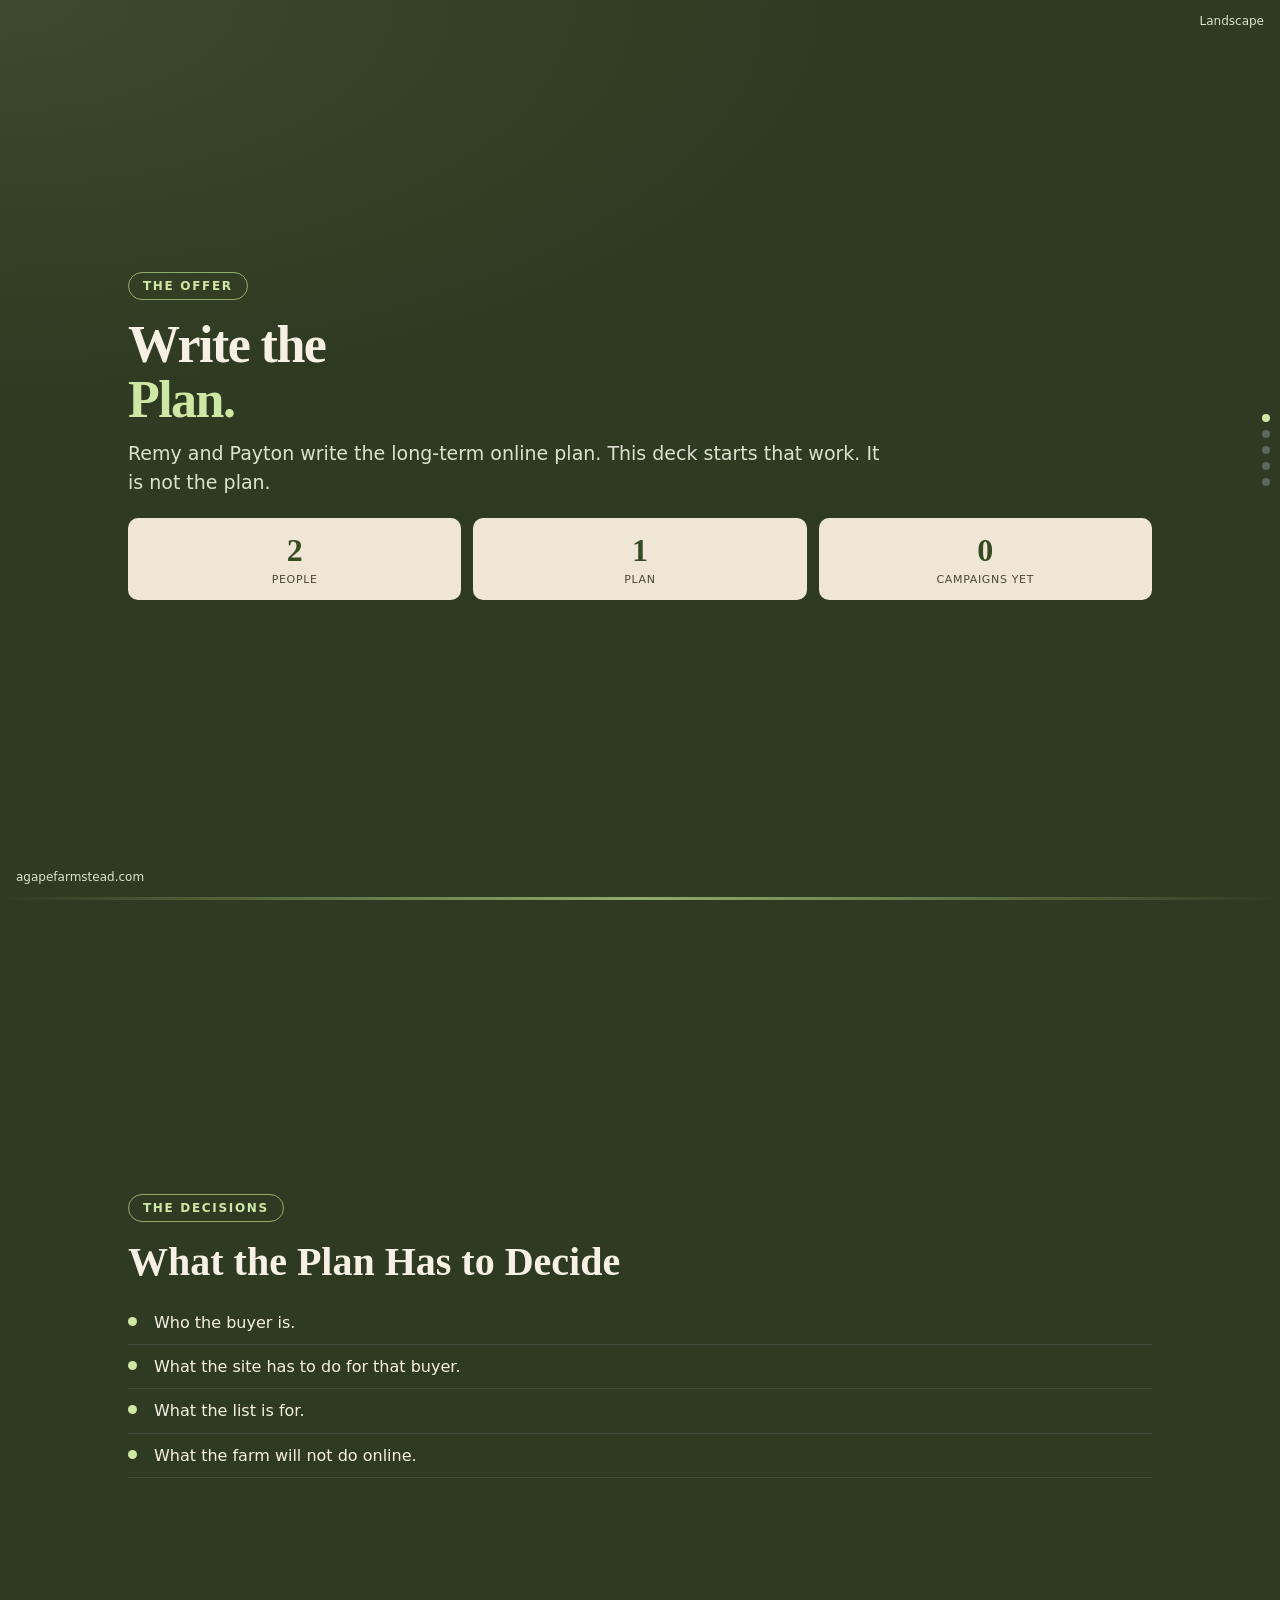
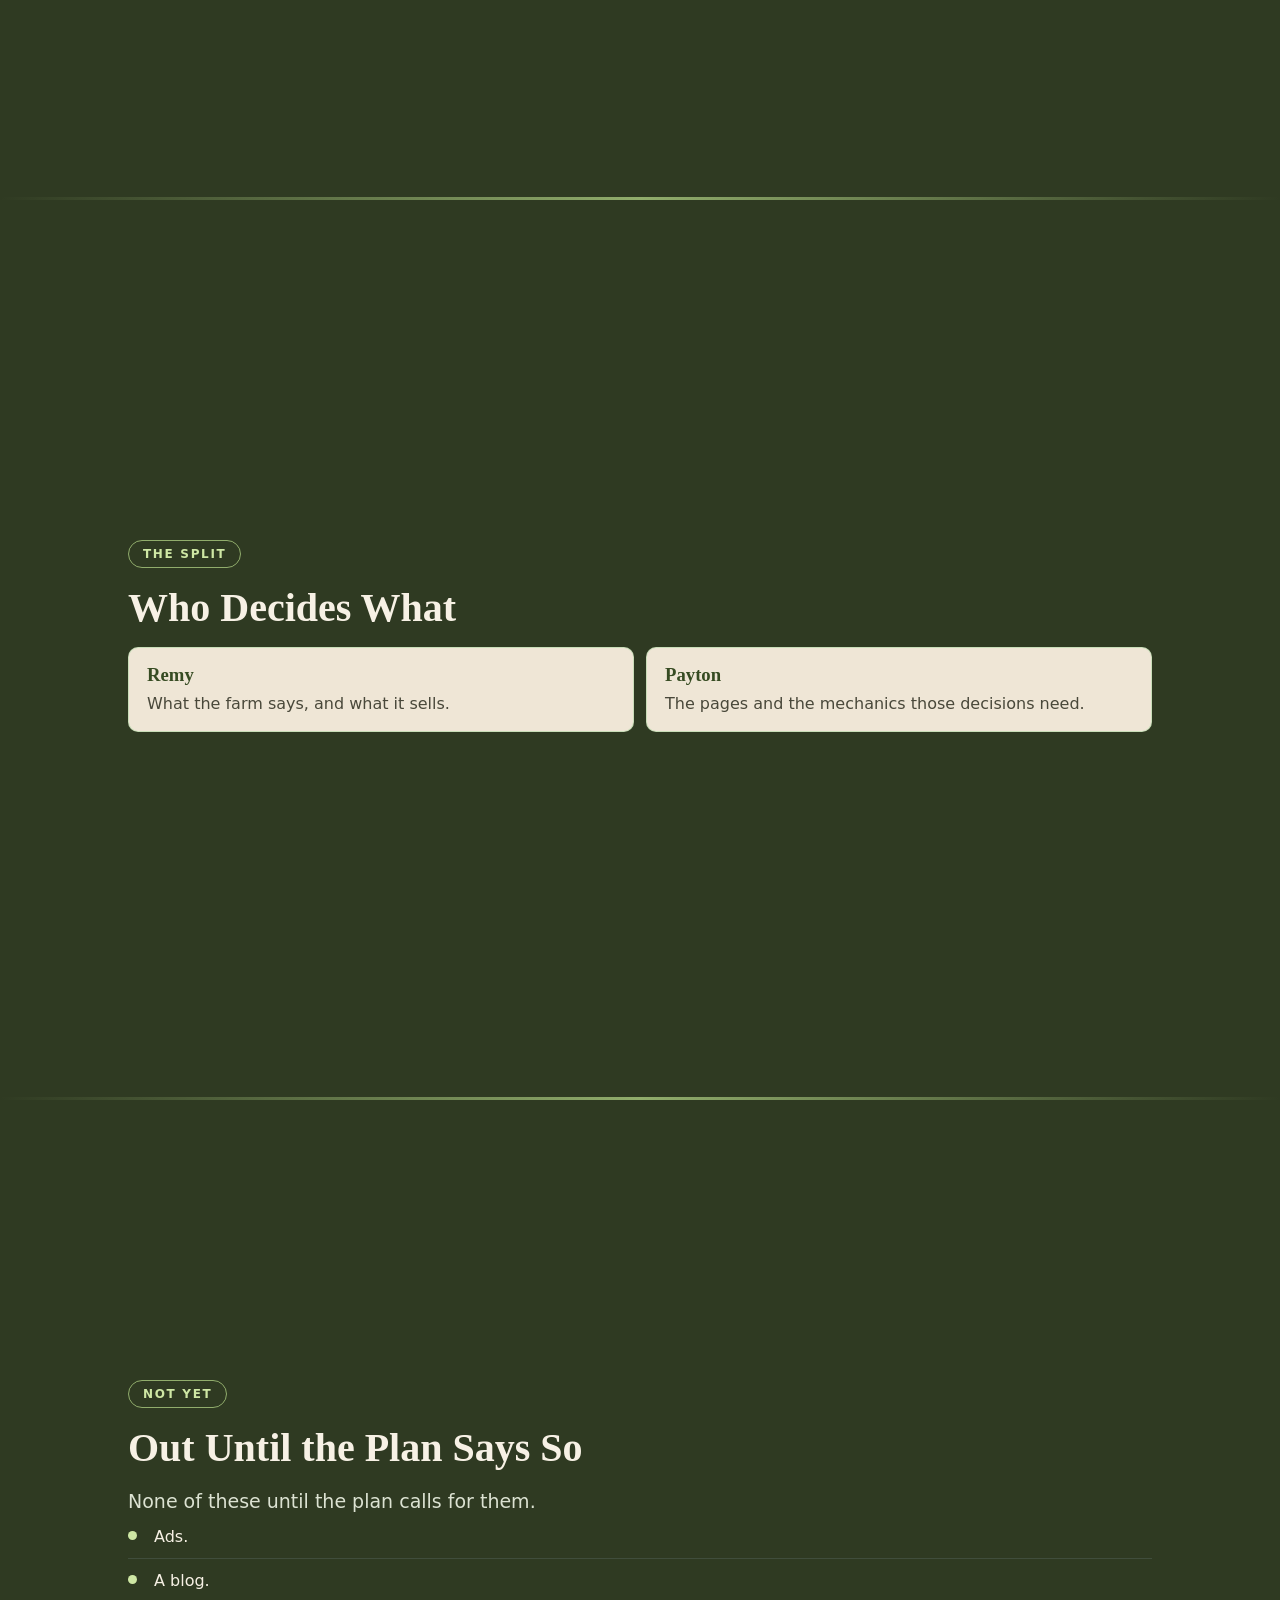
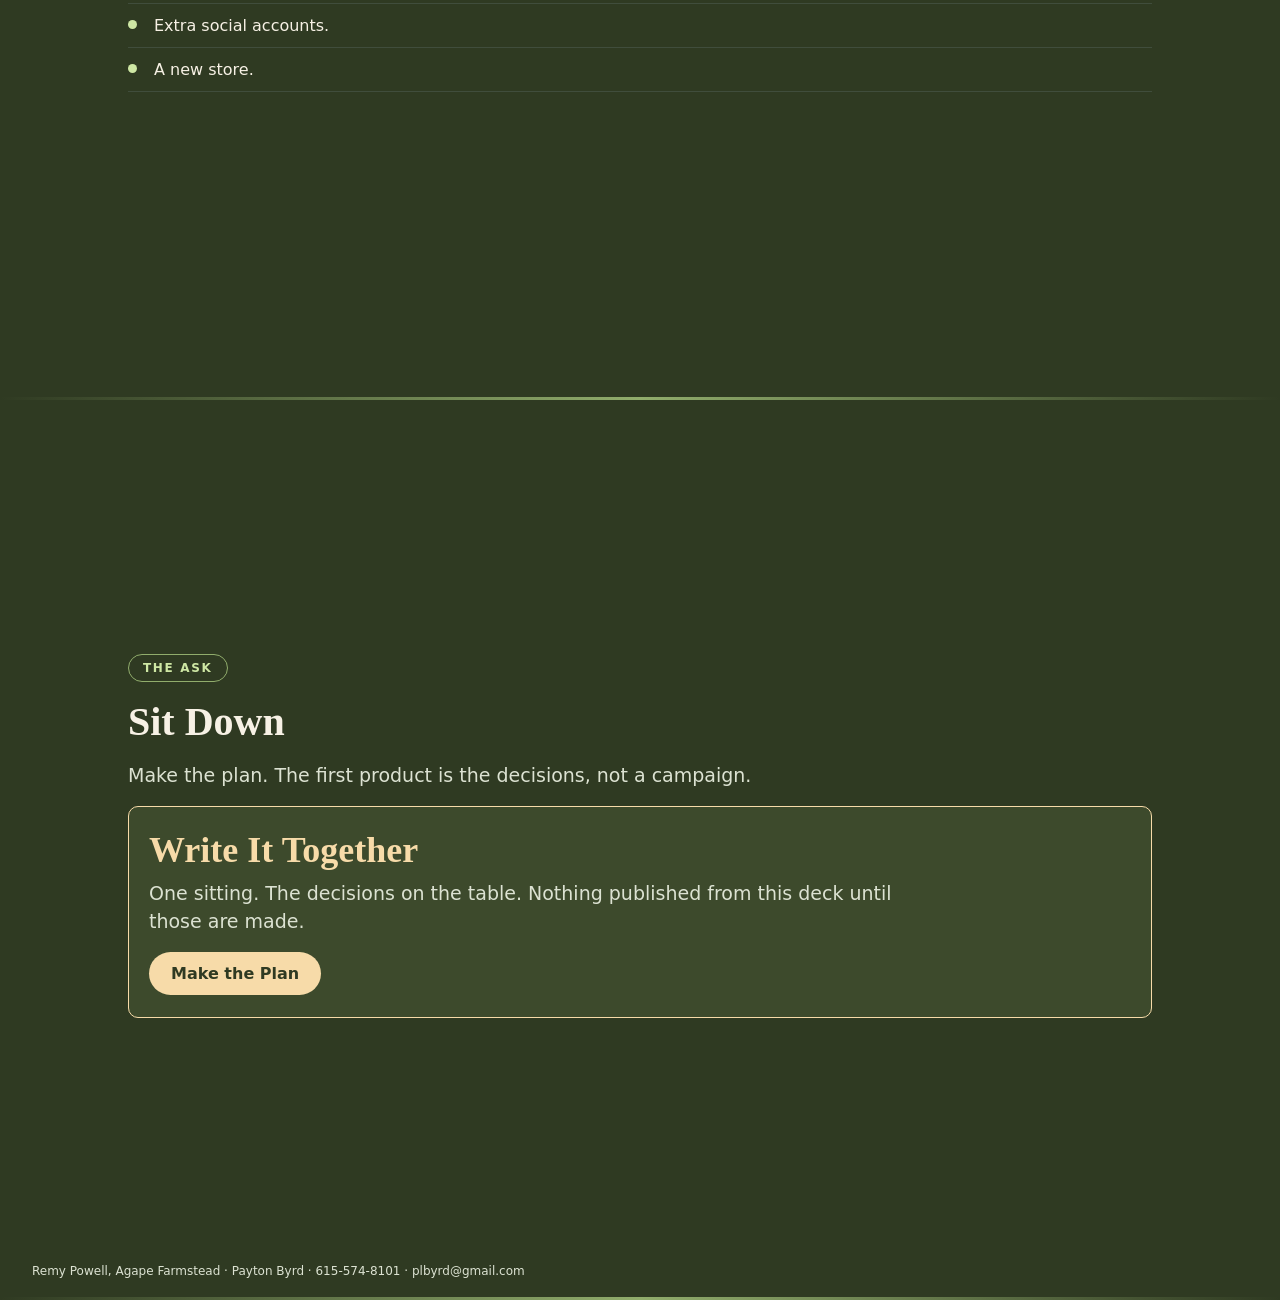
==== commit 6083c628: "Replace deck three with the offer to write the online plan." ====
--- a/docs/brand.html
+++ b/docs/brand.html
@@ -5,10 +5,10 @@
 <meta name="viewport" content="width=device-width, initial-scale=1.0">
 <meta http-equiv="Cache-Control" content="no-cache, no-store, must-revalidate">
 <meta http-equiv="Pragma" content="no-cache">
-<title>The Work — Agape Farmstead</title>
-<meta name="description" content="Search, a list, and a record of the farm. The rest waits until repeat orders and the processor can carry it.">
-<meta property="og:title" content="The Work">
-<meta property="og:description" content="Findable first. Repeat orders next. Nothing further until the farm has earned it.">
+<title>The Online Plan — Agape Farmstead</title>
+<meta name="description" content="Remy and Payton write the long-term online plan together. This deck starts that work. The plan does not exist yet.">
+<meta property="og:title" content="The Online Plan">
+<meta property="og:description" content="A proposal to sit down and write the long-term online plan. The first product is the decisions, not a campaign.">
 <meta property="og:type" content="website">
 <meta name="theme-color" content="#3d4a2c">
 <link rel="stylesheet" href="theme.css">
@@ -21,143 +21,71 @@
 <a class="site-link" href="https://www.agapefarmstead.com">agapefarmstead.com</a>
 <section class="slide hero" id="s1">
   <div class="inner">
-    <span class="tag">The Work</span>
-    <h1>Built to<br><span class="accent">Last.</span></h1>
-    <p class="sub">The order of the work, not a calendar. First the farm is findable and has a list. The rest opens when repeat orders and the processor can carry it.</p>
+    <span class="tag">The Offer</span>
+    <h1>Write the<br><span class="accent">Plan.</span></h1>
+    <p class="sub">Remy and Payton write the long-term online plan. This deck starts that work. It is not the plan.</p>
     <div class="stat-row">
-      <div class="stat"><div class="n">3</div><div class="l">Pillars</div></div>
-      <div class="stat"><div class="n">Search</div><div class="l">First</div></div>
-      <div class="stat"><div class="n">Routes</div><div class="l">With It</div></div>
+      <div class="stat"><div class="n">2</div><div class="l">People</div></div>
+      <div class="stat"><div class="n">1</div><div class="l">Plan</div></div>
+      <div class="stat"><div class="n">0</div><div class="l">Campaigns Yet</div></div>
     </div>
   </div>
 </section>
 
-<section class="slide cards" id="s2">
+<section class="slide list" id="s2">
   <div class="inner">
-    <span class="tag">Three Pillars</span>
-    <h2>Land, People, Purpose</h2>
+    <span class="tag">The Decisions</span>
+    <h2>What the Plan Has to Decide</h2>
+    <ul>
+      <li>Who the buyer is.</li>
+      <li>What the site has to do for that buyer.</li>
+      <li>What the list is for.</li>
+      <li>What the farm will not do online.</li>
+    </ul>
+  </div>
+</section>
+
+<section class="slide cards" id="s3">
+  <div class="inner">
+    <span class="tag">The Split</span>
+    <h2>Who Decides What</h2>
     <div class="two-col">
       <div class="card">
-        <div class="pillar">Land</div>
-        <h3>Stewardship</h3>
-        <p>Grazing that holds the soil and the water. The Compact project is the public record. Say that, and stop there until there&#39;s more to show.</p>
+        <h3>Remy</h3>
+        <p>What the farm says, and what it sells.</p>
       </div>
       <div class="card">
-        <div class="pillar">People</div>
-        <h3>The Network</h3>
-        <p>Market regulars, the church network, and delivery customers compound. Ads do not replace them.</p>
-      </div>
-      <div class="card">
-        <div class="pillar">Purpose</div>
-        <h3>The Spine</h3>
-        <p>The biblical foundation is why the work is consistent. In a market full of wellness claims, that is what people remember.</p>
+        <h3>Payton</h3>
+        <p>The pages and the mechanics those decisions need.</p>
       </div>
     </div>
   </div>
 </section>
 
-<section class="slide phase" id="s3">
+<section class="slide list" id="s4">
   <div class="inner">
-    <span class="tag">Findable</span>
-    <h2>Findable</h2>
-    <p class="sub">Findable, remembered, and delivered.</p>
+    <span class="tag">Not Yet</span>
+    <h2>Out Until the Plan Says So</h2>
+    <p class="sub">None of these until the plan calls for them.</p>
     <ul>
-      <li>The search pilot, with a baseline before anything changes.</li>
-      <li>An email list from the market and from orders.</li>
-      <li>A photo library and a short account of the people.</li>
-      <li>The Compact project on every page that sells meat. Named as a project.</li>
-      <li>Thanksgiving delivery inside 200 miles, on the six corridors.</li>
+      <li>Ads.</li>
+      <li>A blog.</li>
+      <li>Extra social accounts.</li>
+      <li>A new store.</li>
     </ul>
   </div>
 </section>
 
-<section class="slide phase" id="s4">
-  <div class="inner">
-    <span class="tag">Repeat</span>
-    <h2>Repeat</h2>
-    <p class="sub">A holiday buyer who comes back.</p>
-    <ul>
-      <li>Eggs, seasonal boxes, and the holidays, more than once.</li>
-      <li>Wholesale only with kitchens that are already asking, and only if the processor can feed it.</li>
-      <li>A simple egg or meat share once the margin is real.</li>
-      <li>A note from the farm when there is something to say.</li>
-      <li>Visits and the internship if the family wants guests.</li>
-    </ul>
-  </div>
-</section>
-
-<section class="slide phase" id="s5">
-  <div class="inner">
-    <span class="tag">Capacity</span>
-    <h2>Capacity</h2>
-    <p class="sub">Repeat orders carry the work.</p>
-    <ul>
-      <li>A second processor only if the current date is the bottleneck.</li>
-      <li>Help with the work only after repeat orders can carry it.</li>
-      <li>The internship named as a path into the work.</li>
-      <li>Another product after the meat boxes are already repeating.</li>
-      <li>Three numbers: repeat rate, list size, and which doors bring people back.</li>
-    </ul>
-  </div>
-</section>
-
-<section class="slide phase" id="s6">
-  <div class="inner">
-    <span class="tag">After That</span>
-    <h2>Earned, or Not</h2>
-    <p class="sub">Not a plan. What the first work makes possible.</p>
-    <ul>
-      <li>A wider map only if repeat orders and the processor can take more.</li>
-      <li>A Nashville presence is its own decision.</li>
-      <li>Succession and the land stay on the family&#39;s clock.</li>
-      <li>Soil tests go public when the farm wants that proof public.</li>
-    </ul>
-  </div>
-</section>
-
-<section class="slide cards" id="s7">
-  <div class="inner">
-    <span class="tag">Sustainability</span>
-    <h2>What Has to Hold</h2>
-    <div class="two-col">
-      <div class="card">
-        <h3>The Land</h3>
-        <p>Soil, forage, and water. The Compact project is the receipt so far.</p>
-      </div>
-      <div class="card">
-        <h3>The Books</h3>
-        <p>Market, delivery, wholesale, a share. No single door gets to sink the operation.</p>
-      </div>
-      <div class="card">
-        <h3>The Purpose</h3>
-        <p>Faith and the people around the farm. Soil alone, or revenue alone, is not the farm.</p>
-      </div>
-    </div>
-  </div>
-</section>
-
-<section class="slide ask" id="s8">
+<section class="slide ask" id="s5">
   <div class="inner">
     <span class="tag">The Ask</span>
-    <h2>Start Here</h2>
-    <p class="sub">Search, the list, and the Thanksgiving routes. The rest stays closed until those earn it.</p>
+    <h2>Sit Down</h2>
+    <p class="sub">Make the plan. The first product is the decisions, not a campaign.</p>
     <div class="ask-box">
-      <div class="price">Start With the List and the Routes</div>
-      <p class="sub" style="margin-top:8px">Look at search, the list, and repeat orders. No dashboard until there is something to put on it.</p>
-      <a class="btn" href="mailto:plbyrd@gmail.com?subject=Agape%20Farmstead">Start Here</a>
+      <div class="price">Write It Together</div>
+      <p class="sub" style="margin-top:8px">One sitting. The decisions on the table. Nothing published from this deck until those are made.</p>
+      <a class="btn" href="mailto:plbyrd@gmail.com?subject=Agape%20Farmstead%20online%20plan">Make the Plan</a>
     </div>
-    <p class="footer-note">Remy Powell, Agape Farmstead &#183; Payton Byrd &#183; 615-574-8101 &#183; plbyrd@gmail.com</p>
-  </div>
-</section>
-
-<section class="slide close" id="s9">
-  <div class="inner">
-    <span class="tag">The Long View</span>
-    <h1>Plant Trees<br>You'll Never<br><span class="accent">Sit Under.</span></h1>
-    <p class="sub">The farm already lives this. The proposal names the order, and leaves the rest closed until it is earned.</p>
-    <ul>
-      <li>Payton Byrd, 615-574-8101</li>
-    </ul>
     <p class="footer-note">Remy Powell, Agape Farmstead &#183; Payton Byrd &#183; 615-574-8101 &#183; plbyrd@gmail.com</p>
   </div>
 </section>
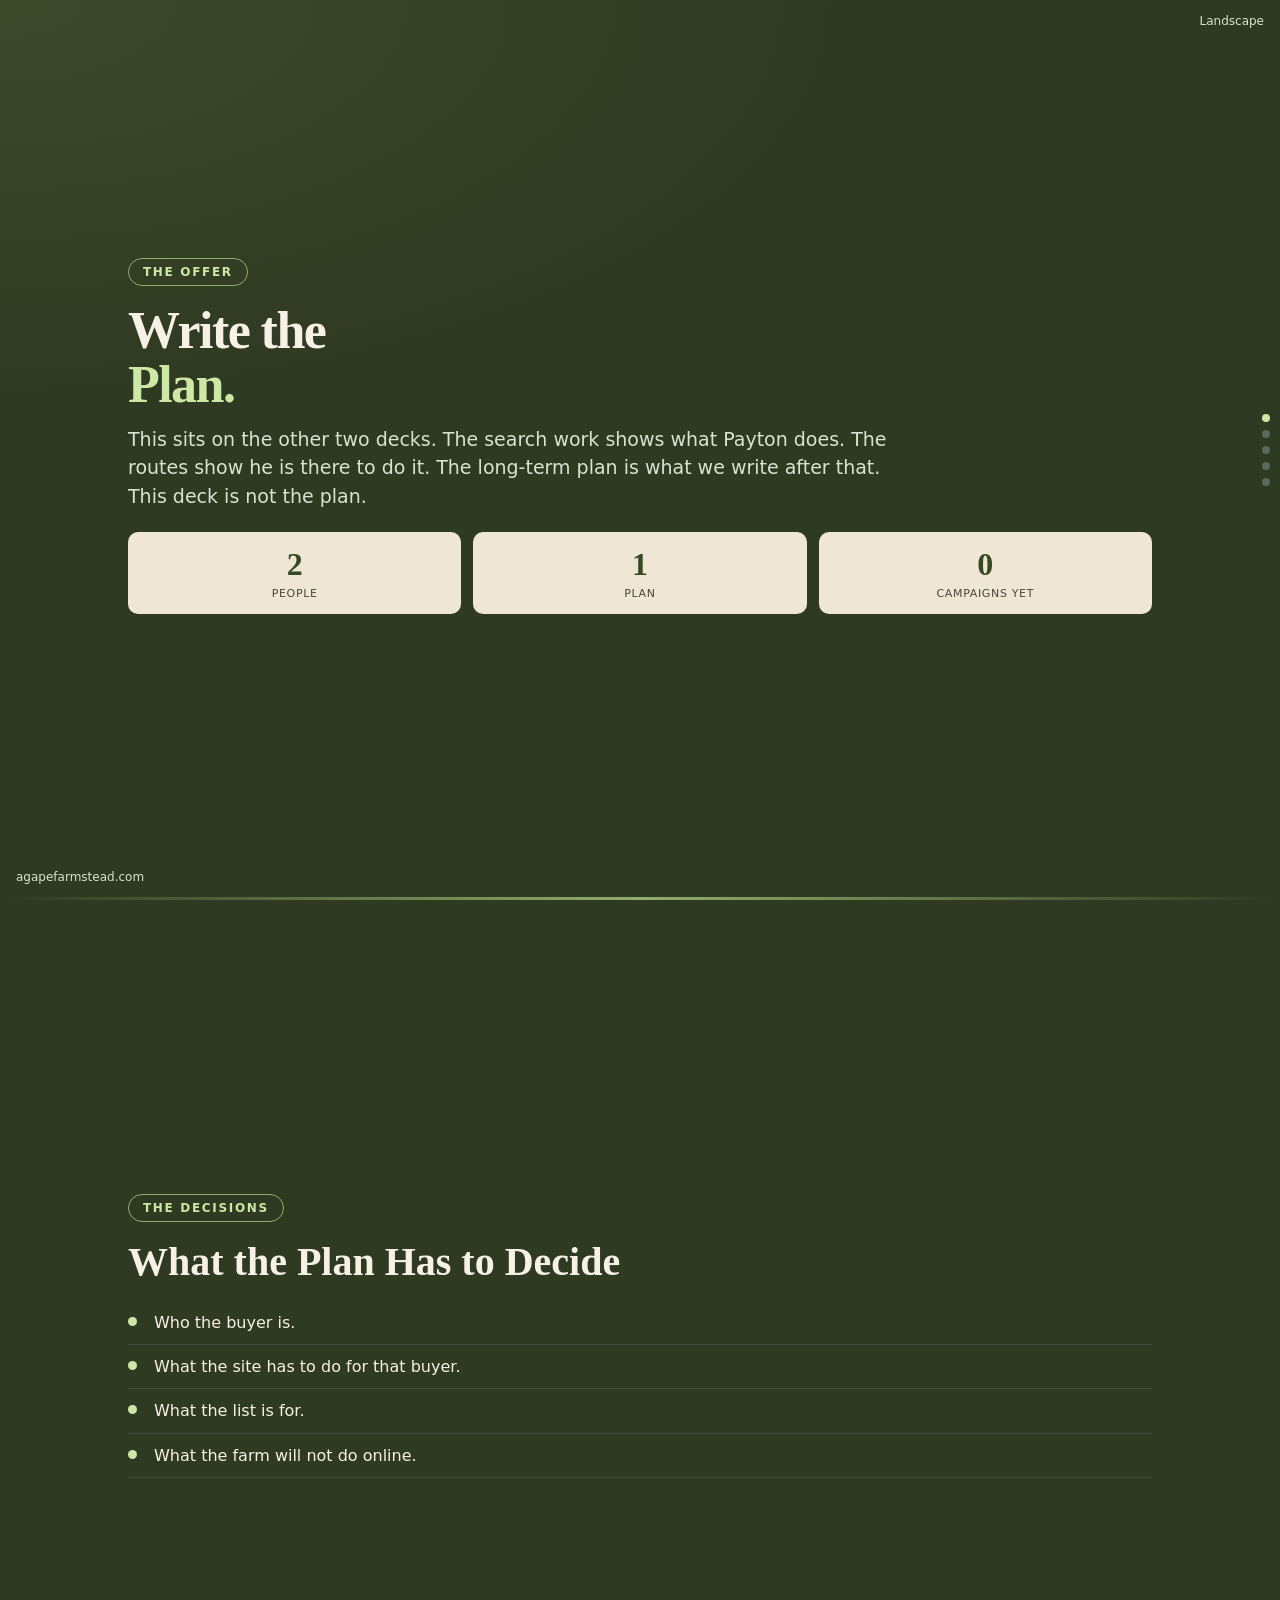
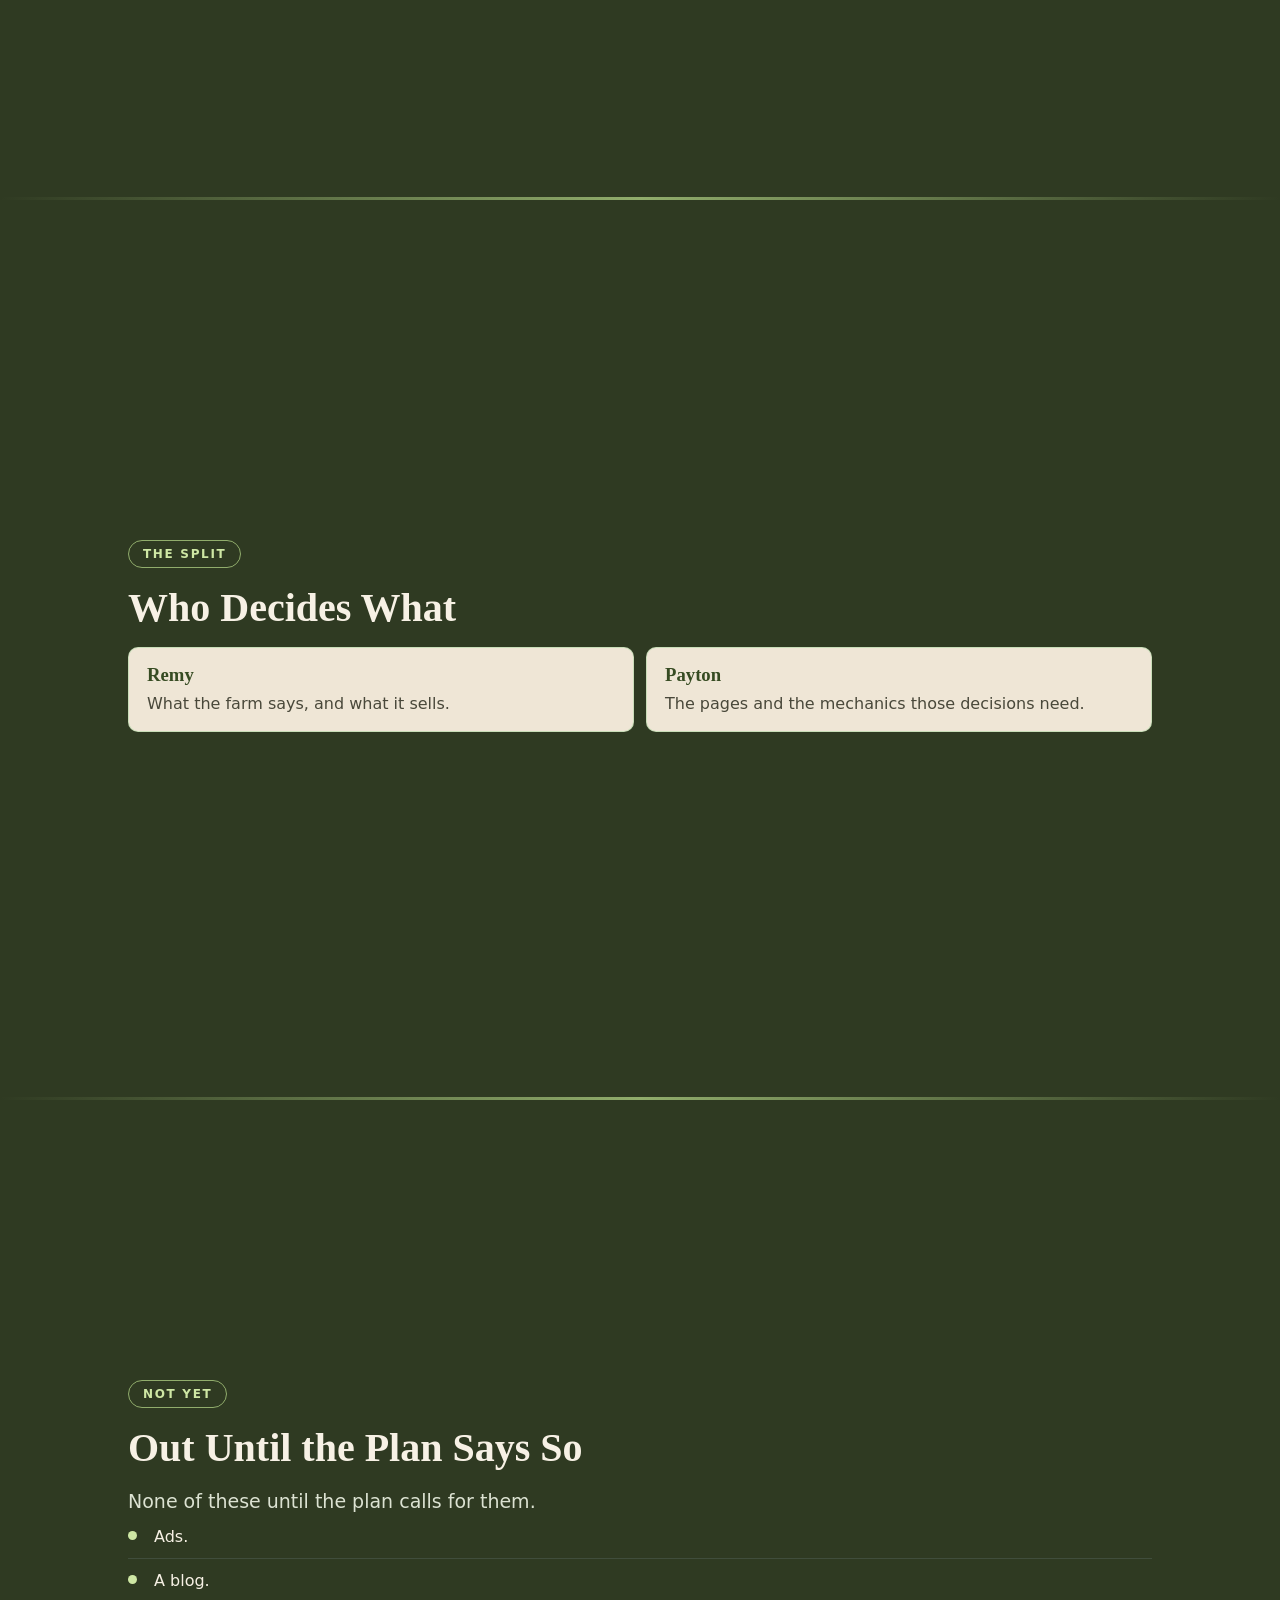
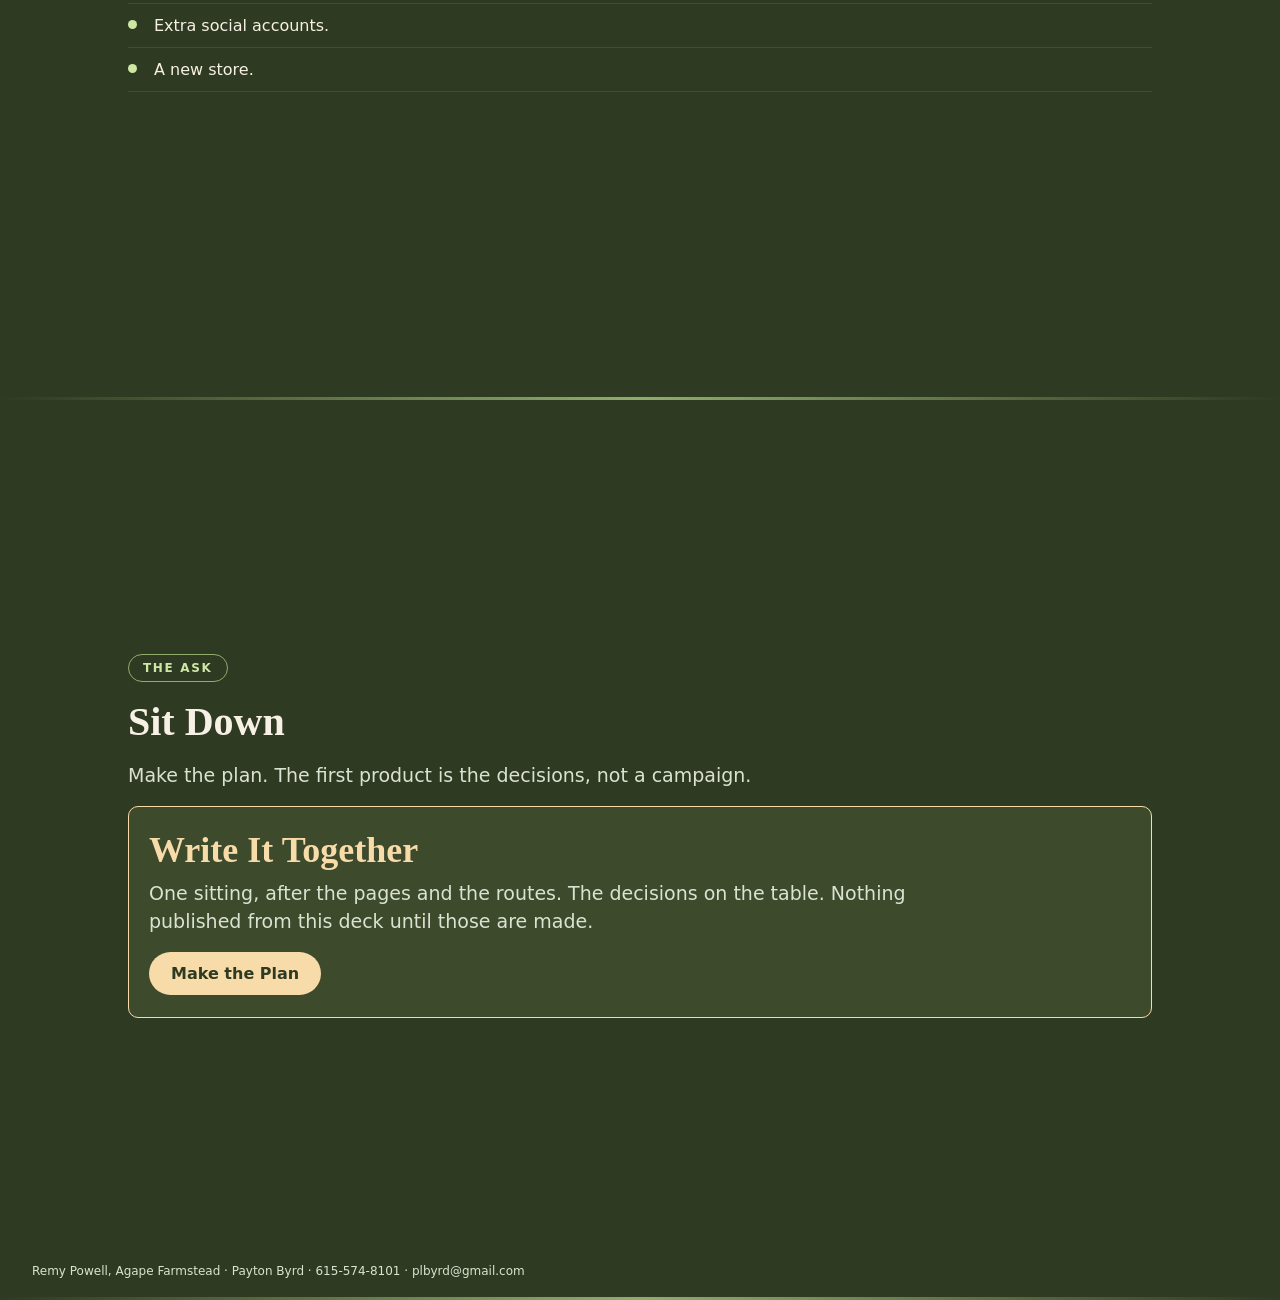
==== commit 7fbff223: "State the order of the three proposals. Search shows the work. Delivery shows up for it. The plan is" ====
--- a/docs/brand.html
+++ b/docs/brand.html
@@ -6,9 +6,9 @@
 <meta http-equiv="Cache-Control" content="no-cache, no-store, must-revalidate">
 <meta http-equiv="Pragma" content="no-cache">
 <title>The Online Plan — Agape Farmstead</title>
-<meta name="description" content="Remy and Payton write the long-term online plan together. This deck starts that work. The plan does not exist yet.">
+<meta name="description" content="After the search work and the Thanksgiving routes, Remy and Payton write the long-term online plan.">
 <meta property="og:title" content="The Online Plan">
-<meta property="og:description" content="A proposal to sit down and write the long-term online plan. The first product is the decisions, not a campaign.">
+<meta property="og:description" content="The long-term plan, written together once the work and the routes are real.">
 <meta property="og:type" content="website">
 <meta name="theme-color" content="#3d4a2c">
 <link rel="stylesheet" href="theme.css">
@@ -23,7 +23,7 @@
   <div class="inner">
     <span class="tag">The Offer</span>
     <h1>Write the<br><span class="accent">Plan.</span></h1>
-    <p class="sub">Remy and Payton write the long-term online plan. This deck starts that work. It is not the plan.</p>
+    <p class="sub">This sits on the other two decks. The search work shows what Payton does. The routes show he is there to do it. The long-term plan is what we write after that. This deck is not the plan.</p>
     <div class="stat-row">
       <div class="stat"><div class="n">2</div><div class="l">People</div></div>
       <div class="stat"><div class="n">1</div><div class="l">Plan</div></div>
@@ -83,7 +83,7 @@
     <p class="sub">Make the plan. The first product is the decisions, not a campaign.</p>
     <div class="ask-box">
       <div class="price">Write It Together</div>
-      <p class="sub" style="margin-top:8px">One sitting. The decisions on the table. Nothing published from this deck until those are made.</p>
+      <p class="sub" style="margin-top:8px">One sitting, after the pages and the routes. The decisions on the table. Nothing published from this deck until those are made.</p>
       <a class="btn" href="mailto:plbyrd@gmail.com?subject=Agape%20Farmstead%20online%20plan">Make the Plan</a>
     </div>
     <p class="footer-note">Remy Powell, Agape Farmstead &#183; Payton Byrd &#183; 615-574-8101 &#183; plbyrd@gmail.com</p>
